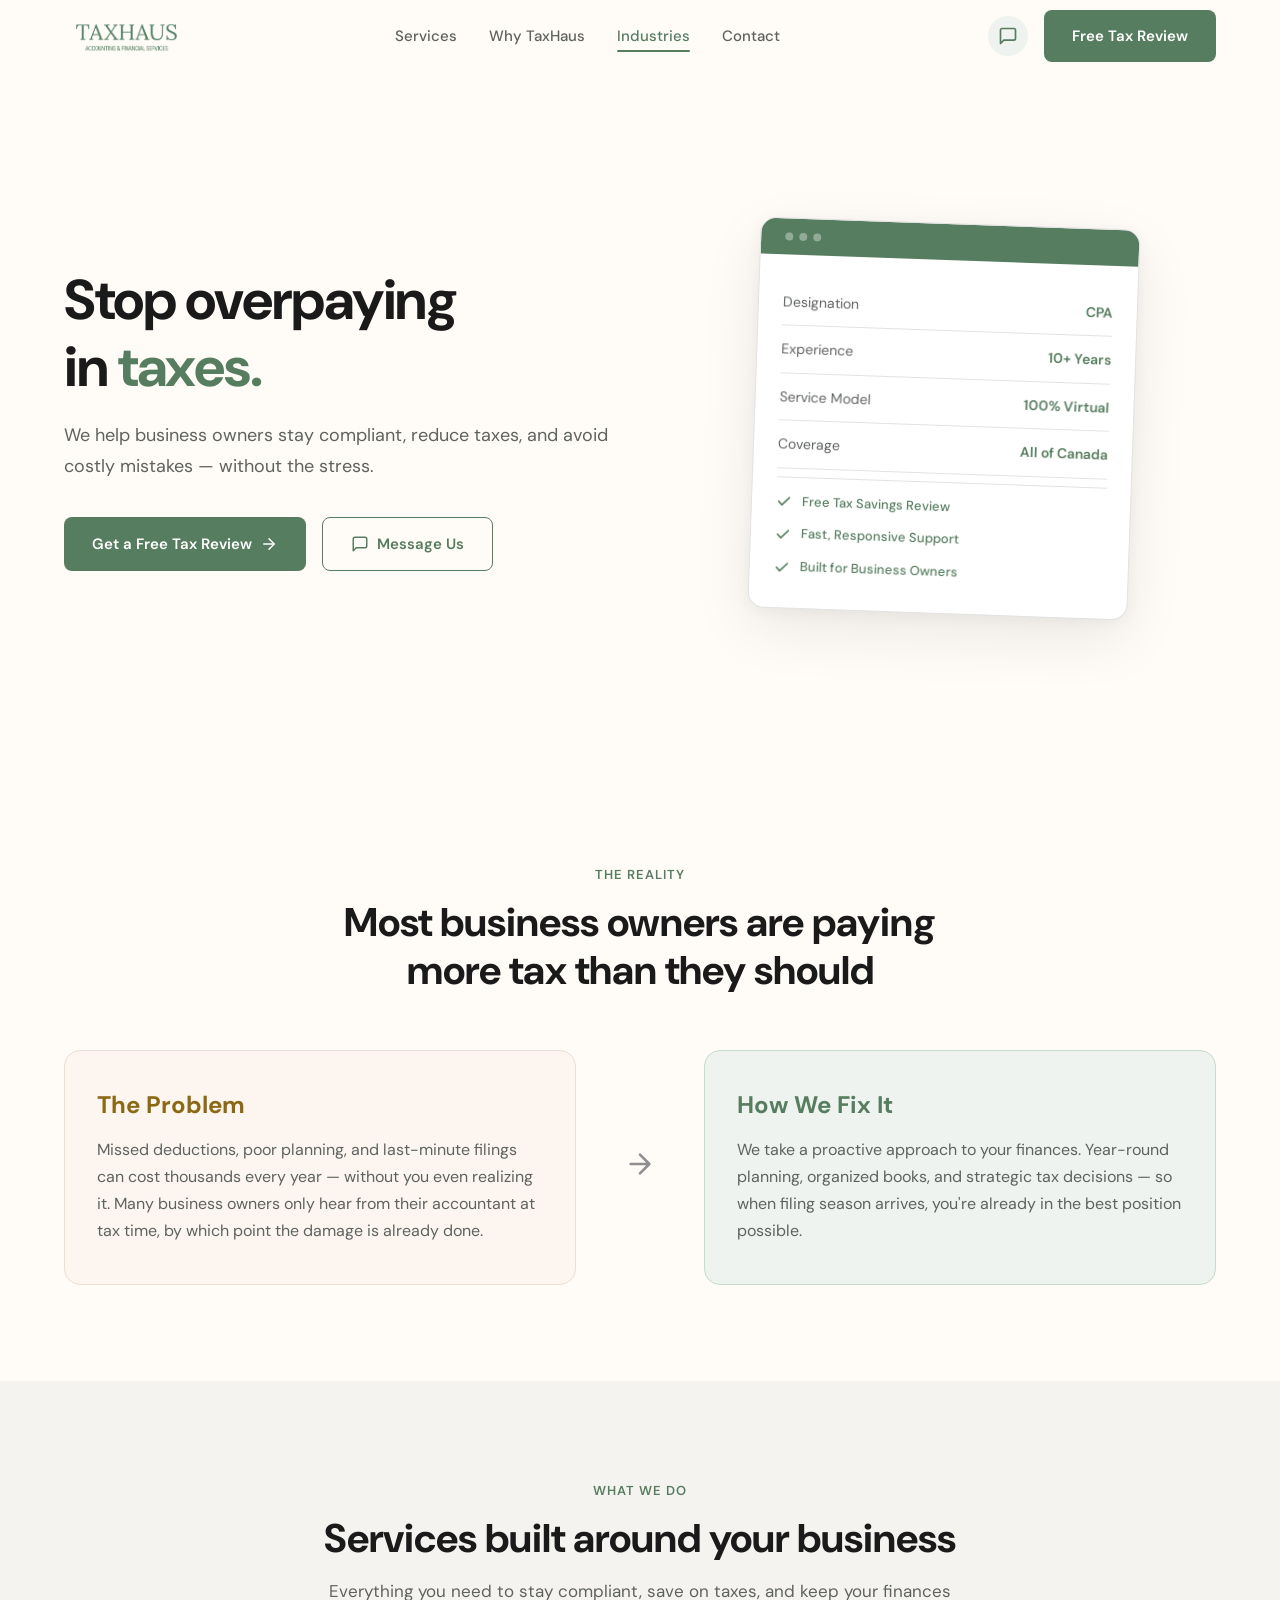
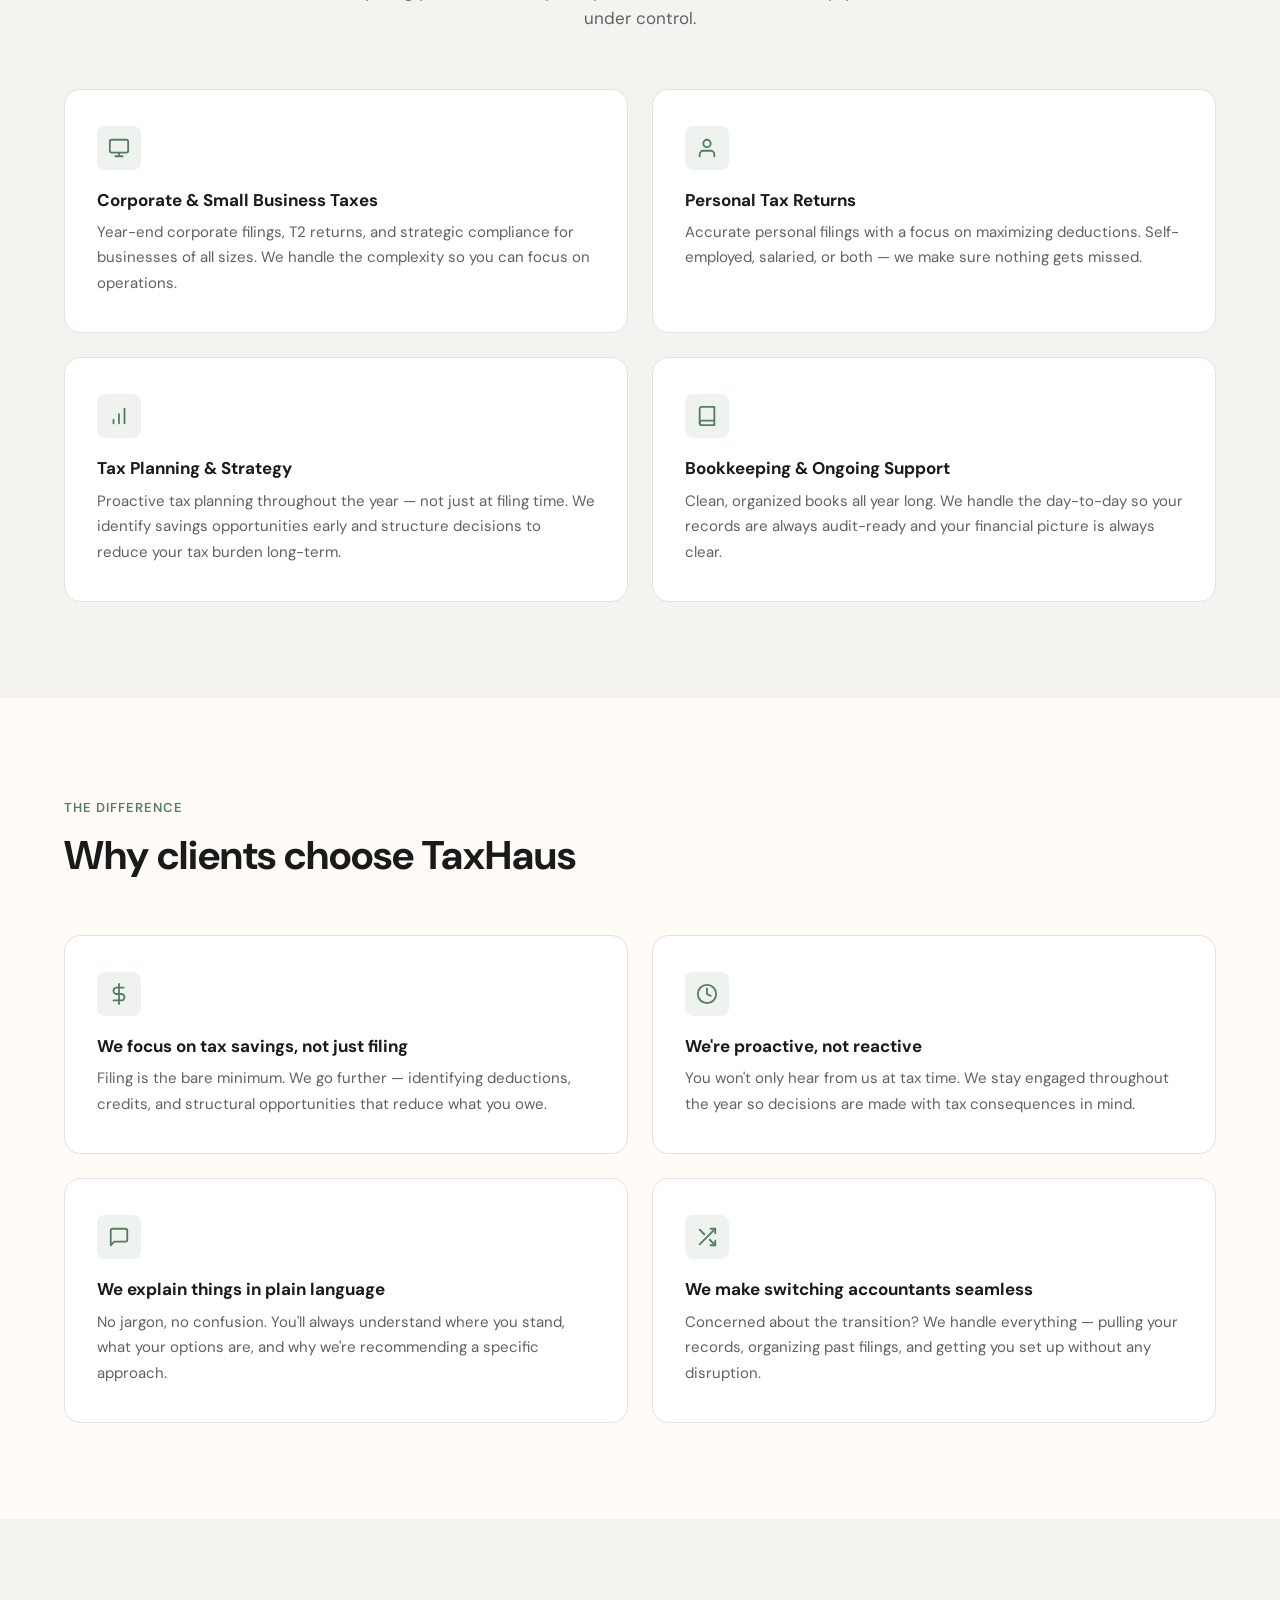
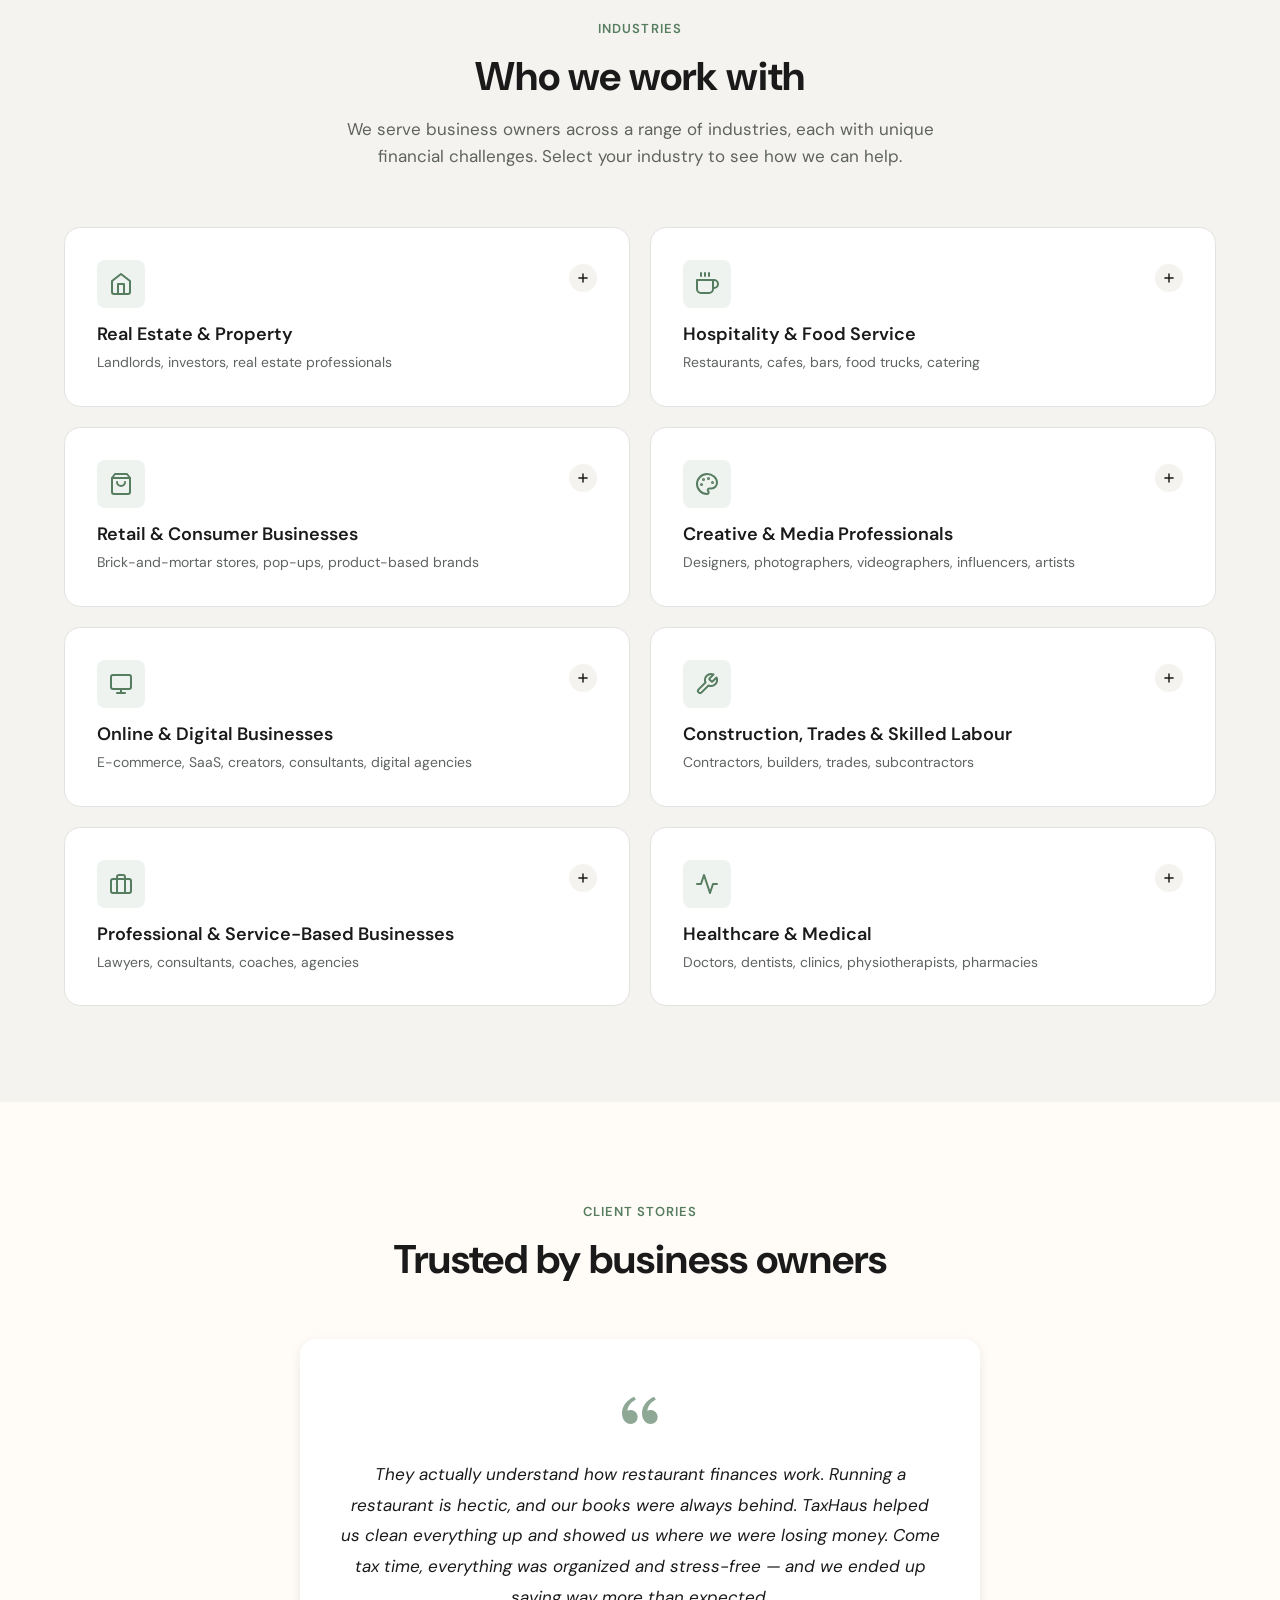
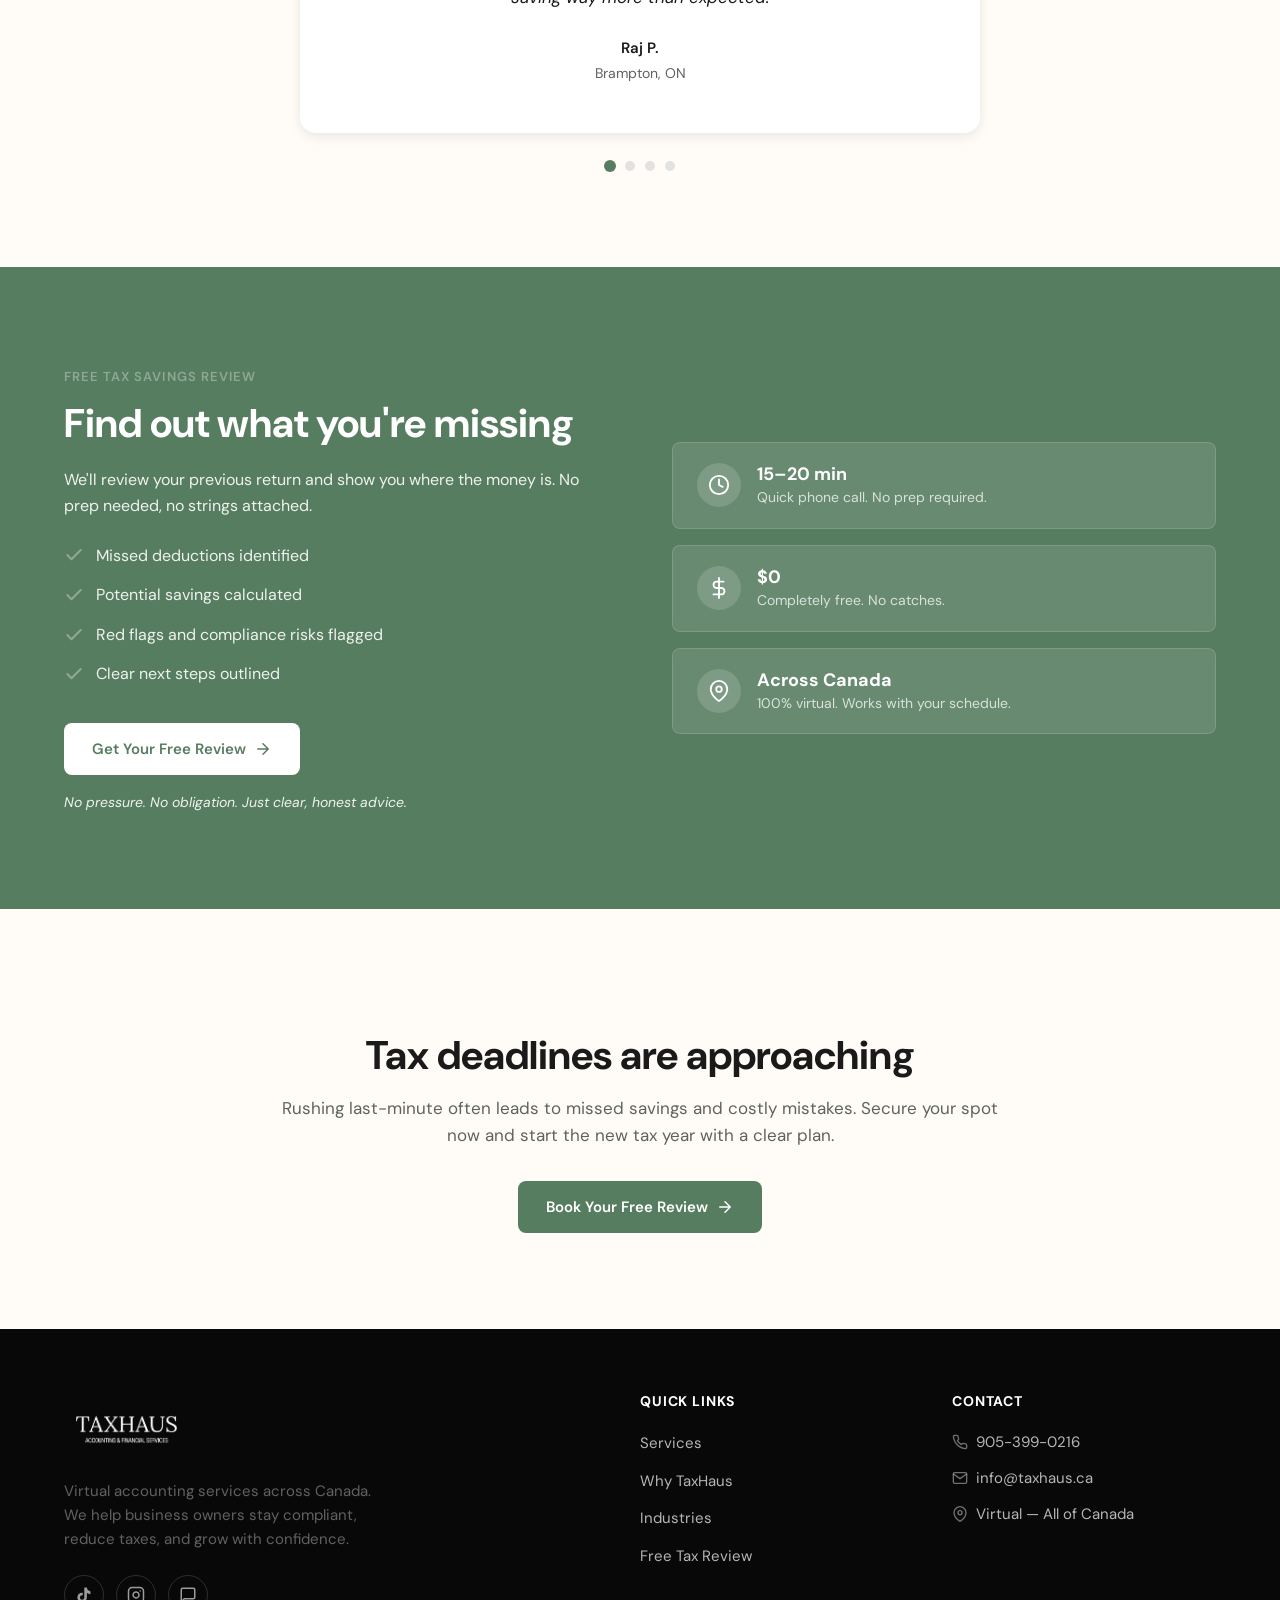
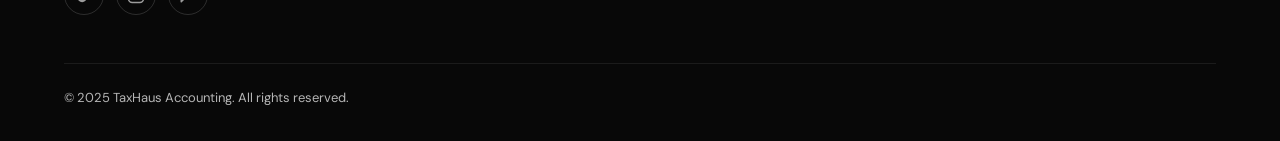
==== index.html @ afee47ef "Fix links for GitHub Pages subdirectory" ====
<!DOCTYPE html>
<html lang="en">
<head>
  <meta charset="UTF-8">
  <meta name="viewport" content="width=device-width, initial-scale=1.0">
  <title>TaxHaus Accounting — Stop Overpaying in Taxes | CPA Services Across Canada</title>
  <meta name="description" content="TaxHaus helps Canadian business owners stay compliant, reduce taxes, and avoid costly mistakes. CPA with 10+ years experience. Fully virtual across Canada. Get a free tax savings review.">
  <meta name="keywords" content="Canadian accountant, CPA, tax planning, small business accounting, corporate tax, bookkeeping, virtual accountant Canada, tax savings, TaxHaus">
  <meta name="author" content="TaxHaus Accounting">
  <link rel="canonical" href="https://www.taxhaus.ca/">

  <!-- Open Graph -->
  <meta property="og:type" content="website">
  <meta property="og:title" content="TaxHaus Accounting — Stop Overpaying in Taxes">
  <meta property="og:description" content="We help business owners stay compliant, reduce taxes, and avoid costly mistakes. CPA with 10+ years experience. Fully virtual across Canada.">
  <meta property="og:url" content="https://www.taxhaus.ca/">
  <meta property="og:site_name" content="TaxHaus Accounting">
  <meta property="og:locale" content="en_CA">

  <!-- Twitter -->
  <meta name="twitter:card" content="summary_large_image">
  <meta name="twitter:title" content="TaxHaus Accounting — Stop Overpaying in Taxes">
  <meta name="twitter:description" content="We help business owners stay compliant, reduce taxes, and avoid costly mistakes. CPA with 10+ years experience.">

  <!-- Fonts -->
  <link rel="preconnect" href="https://fonts.googleapis.com">
  <link rel="preconnect" href="https://fonts.gstatic.com" crossorigin>
  <link href="https://fonts.googleapis.com/css2?family=DM+Sans:ital,opsz,wght@0,9..40,400;0,9..40,500;0,9..40,600;0,9..40,700;1,9..40,400&display=swap" rel="stylesheet">

  <link rel="stylesheet" href="styles.css">

  <!-- Schema.org Structured Data -->
  <script type="application/ld+json">
  {
    "@context": "https://schema.org",
    "@type": "AccountingService",
    "name": "TaxHaus Accounting",
    "url": "https://www.taxhaus.ca",
    "telephone": "+19053990216",
    "email": "info@taxhaus.ca",
    "description": "TaxHaus helps Canadian business owners stay compliant, reduce taxes, and avoid costly mistakes. CPA with 10+ years experience. Fully virtual across Canada.",
    "areaServed": {
      "@type": "Country",
      "name": "Canada"
    },
    "serviceType": ["Corporate Tax", "Personal Tax", "Tax Planning", "Bookkeeping", "Small Business Accounting"],
    "sameAs": [
      "https://www.tiktok.com/@taxhausaccounting",
      "https://www.instagram.com/taxhaus_accounting/"
    ]
  }
  </script>
</head>
<body>

  <!-- ========== Navigation ========== -->
  <nav class="nav" id="nav" role="navigation" aria-label="Main navigation">
    <div class="container nav__inner">
      <a href="index.html" class="nav__logo" aria-label="TaxHaus home">
        <img src="assets/logo.png" alt="TaxHaus" width="120" height="34">
      </a>

      <ul class="nav__links" role="list">
        <li><a href="#services">Services</a></li>
        <li><a href="#why">Why TaxHaus</a></li>
        <li><a href="#industries">Industries</a></li>
        <li><a href="contact.html">Contact</a></li>
      </ul>

      <div class="nav__actions">
        <a href="https://wa.me/19053990216" class="nav__whatsapp" aria-label="Message us" target="_blank" rel="noopener noreferrer">
          <svg viewBox="0 0 24 24" fill="none" stroke="currentColor" stroke-width="2" stroke-linecap="round" stroke-linejoin="round"><path d="M21 15a2 2 0 01-2 2H7l-4 4V5a2 2 0 012-2h14a2 2 0 012 2z"/></svg>
        </a>
        <a href="contact.html" class="btn btn-primary">Free Tax Review</a>
      </div>

      <button class="nav__toggle" id="navToggle" aria-label="Toggle menu" aria-expanded="false">
        <span></span>
        <span></span>
        <span></span>
      </button>
    </div>
  </nav>

  <!-- Mobile Menu -->
  <div class="nav__menu-mobile" id="mobileMenu" role="menu">
    <a href="#services" role="menuitem">Services</a>
    <a href="#why" role="menuitem">Why TaxHaus</a>
    <a href="#industries" role="menuitem">Industries</a>
    <a href="contact.html" role="menuitem">Contact</a>
    <a href="contact.html" class="btn btn-primary" role="menuitem">Free Tax Review</a>
    <a href="https://wa.me/19053990216" class="btn btn-secondary" target="_blank" rel="noopener noreferrer" role="menuitem">
      <svg viewBox="0 0 24 24" width="16" height="16" fill="none" stroke="currentColor" stroke-width="2" stroke-linecap="round" stroke-linejoin="round"><path d="M21 15a2 2 0 01-2 2H7l-4 4V5a2 2 0 012-2h14a2 2 0 012 2z"/></svg>
      Message Us
    </a>
  </div>

  <!-- ========== Hero ========== -->
  <section class="hero section" id="hero">
    <div class="container">
      <div class="hero__inner">
        <div class="hero__content">
          <h1 class="reveal">Stop overpaying<br>in <span>taxes.</span></h1>
          <p class="hero__subtitle reveal reveal-delay-1">We help business owners stay compliant, reduce taxes, and avoid costly mistakes &mdash; without the stress.</p>
          <div class="hero__buttons reveal reveal-delay-2">
            <a href="contact.html" class="btn btn-primary">
              Get a Free Tax Review
              <svg viewBox="0 0 24 24" fill="none" stroke="currentColor" stroke-width="2" stroke-linecap="round" stroke-linejoin="round"><path d="M5 12h14M12 5l7 7-7 7"/></svg>
            </a>
            <a href="https://wa.me/19053990216" class="btn btn-secondary" target="_blank" rel="noopener noreferrer">
              <svg viewBox="0 0 24 24" fill="none" stroke="currentColor" stroke-width="2" stroke-linecap="round" stroke-linejoin="round"><path d="M21 15a2 2 0 01-2 2H7l-4 4V5a2 2 0 012-2h14a2 2 0 012 2z"/></svg>
              Message Us
            </a>
          </div>
        </div>

        <div class="hero__visual reveal reveal-delay-2">
          <div class="hero__report">
            <div class="hero__report-header">
              <span class="hero__report-dot"></span>
              <span class="hero__report-dot"></span>
              <span class="hero__report-dot"></span>
              <span class="hero__report-title"></span>
            </div>
            <div class="hero__report-body">
              <div class="hero__report-row hero__report-row--animate">
                <span>Designation</span>
                <strong class="hero__report-highlight">CPA</strong>
              </div>
              <div class="hero__report-row hero__report-row--animate" style="animation-delay:.12s">
                <span>Experience</span>
                <strong class="hero__report-highlight">10+ Years</strong>
              </div>
              <div class="hero__report-row hero__report-row--animate" style="animation-delay:.24s">
                <span>Service Model</span>
                <strong class="hero__report-highlight">100% Virtual</strong>
              </div>
              <div class="hero__report-row hero__report-row--animate" style="animation-delay:.36s">
                <span>Coverage</span>
                <strong class="hero__report-highlight">All of Canada</strong>
              </div>
              <div class="hero__report-divider"></div>
              <div class="hero__report-check hero__report-row--animate" style="animation-delay:.48s">
                <svg viewBox="0 0 24 24" fill="none" stroke="currentColor" stroke-width="2.5" stroke-linecap="round" stroke-linejoin="round"><polyline points="20 6 9 17 4 12"/></svg>
                Free Tax Savings Review
              </div>
              <div class="hero__report-check hero__report-row--animate" style="animation-delay:.6s">
                <svg viewBox="0 0 24 24" fill="none" stroke="currentColor" stroke-width="2.5" stroke-linecap="round" stroke-linejoin="round"><polyline points="20 6 9 17 4 12"/></svg>
                Fast, Responsive Support
              </div>
              <div class="hero__report-check hero__report-row--animate" style="animation-delay:.72s">
                <svg viewBox="0 0 24 24" fill="none" stroke="currentColor" stroke-width="2.5" stroke-linecap="round" stroke-linejoin="round"><polyline points="20 6 9 17 4 12"/></svg>
                Built for Business Owners
              </div>
            </div>
          </div>
        </div>
      </div>
    </div>
  </section>

  <!-- ========== Problem / Solution ========== -->
  <section class="section problem" id="services">
    <div class="container">
      <div class="section-header section-header--center reveal">
        <span class="section-label">The Reality</span>
        <h2>Most business owners are paying more tax than they should</h2>
      </div>

      <div class="problem__grid">
        <div class="problem__card problem__card--issue reveal">
          <h3>The Problem</h3>
          <p>Missed deductions, poor planning, and last-minute filings can cost thousands every year &mdash; without you even realizing it. Many business owners only hear from their accountant at tax time, by which point the damage is already done.</p>
        </div>

        <div class="problem__arrow reveal reveal-delay-1">
          <svg viewBox="0 0 24 24" fill="none" stroke="currentColor" stroke-width="2" stroke-linecap="round" stroke-linejoin="round"><path d="M5 12h14M12 5l7 7-7 7"/></svg>
        </div>

        <div class="problem__card problem__card--solution reveal reveal-delay-2">
          <h3>How We Fix It</h3>
          <p>We take a proactive approach to your finances. Year-round planning, organized books, and strategic tax decisions &mdash; so when filing season arrives, you're already in the best position possible.</p>
        </div>
      </div>
    </div>
  </section>

  <!-- ========== Core Services ========== -->
  <section class="section section--gray" aria-label="Core services">
    <div class="container">
      <div class="section-header section-header--center reveal">
        <span class="section-label">What We Do</span>
        <h2>Services built around your business</h2>
        <p>Everything you need to stay compliant, save on taxes, and keep your finances under control.</p>
      </div>

      <div class="why__grid">
        <div class="why-card reveal">
          <div class="why-card__icon">
            <svg viewBox="0 0 24 24" fill="none" stroke="currentColor" stroke-width="2" stroke-linecap="round" stroke-linejoin="round"><rect x="2" y="3" width="20" height="14" rx="2"/><path d="M8 21h8M12 17v4"/></svg>
          </div>
          <h3>Corporate &amp; Small Business Taxes</h3>
          <p>Year-end corporate filings, T2 returns, and strategic compliance for businesses of all sizes. We handle the complexity so you can focus on operations.</p>
        </div>
        <div class="why-card reveal reveal-delay-1">
          <div class="why-card__icon">
            <svg viewBox="0 0 24 24" fill="none" stroke="currentColor" stroke-width="2" stroke-linecap="round" stroke-linejoin="round"><path d="M20 21v-2a4 4 0 00-4-4H8a4 4 0 00-4 4v2"/><circle cx="12" cy="7" r="4"/></svg>
          </div>
          <h3>Personal Tax Returns</h3>
          <p>Accurate personal filings with a focus on maximizing deductions. Self-employed, salaried, or both &mdash; we make sure nothing gets missed.</p>
        </div>
        <div class="why-card reveal reveal-delay-2">
          <div class="why-card__icon">
            <svg viewBox="0 0 24 24" fill="none" stroke="currentColor" stroke-width="2" stroke-linecap="round" stroke-linejoin="round"><path d="M12 20V10M18 20V4M6 20v-4"/></svg>
          </div>
          <h3>Tax Planning &amp; Strategy</h3>
          <p>Proactive tax planning throughout the year &mdash; not just at filing time. We identify savings opportunities early and structure decisions to reduce your tax burden long-term.</p>
        </div>
        <div class="why-card reveal reveal-delay-3">
          <div class="why-card__icon">
            <svg viewBox="0 0 24 24" fill="none" stroke="currentColor" stroke-width="2" stroke-linecap="round" stroke-linejoin="round"><path d="M4 19.5A2.5 2.5 0 016.5 17H20"/><path d="M6.5 2H20v20H6.5A2.5 2.5 0 014 19.5v-15A2.5 2.5 0 016.5 2z"/></svg>
          </div>
          <h3>Bookkeeping &amp; Ongoing Support</h3>
          <p>Clean, organized books all year long. We handle the day-to-day so your records are always audit-ready and your financial picture is always clear.</p>
        </div>
      </div>
    </div>
  </section>

  <!-- ========== Why TaxHaus ========== -->
  <section class="section" id="why">
    <div class="container">
      <div class="section-header reveal">
        <span class="section-label">The Difference</span>
        <h2>Why clients choose TaxHaus</h2>
      </div>

      <div class="why__grid">
        <div class="why-card reveal">
          <div class="why-card__icon">
            <svg viewBox="0 0 24 24" fill="none" stroke="currentColor" stroke-width="2" stroke-linecap="round" stroke-linejoin="round"><line x1="12" y1="1" x2="12" y2="23"/><path d="M17 5H9.5a3.5 3.5 0 000 7h5a3.5 3.5 0 010 7H6"/></svg>
          </div>
          <h3>We focus on tax savings, not just filing</h3>
          <p>Filing is the bare minimum. We go further &mdash; identifying deductions, credits, and structural opportunities that reduce what you owe.</p>
        </div>
        <div class="why-card reveal reveal-delay-1">
          <div class="why-card__icon">
            <svg viewBox="0 0 24 24" fill="none" stroke="currentColor" stroke-width="2" stroke-linecap="round" stroke-linejoin="round"><circle cx="12" cy="12" r="10"/><polyline points="12 6 12 12 16 14"/></svg>
          </div>
          <h3>We're proactive, not reactive</h3>
          <p>You won't only hear from us at tax time. We stay engaged throughout the year so decisions are made with tax consequences in mind.</p>
        </div>
        <div class="why-card reveal reveal-delay-2">
          <div class="why-card__icon">
            <svg viewBox="0 0 24 24" fill="none" stroke="currentColor" stroke-width="2" stroke-linecap="round" stroke-linejoin="round"><path d="M21 15a2 2 0 01-2 2H7l-4 4V5a2 2 0 012-2h14a2 2 0 012 2z"/></svg>
          </div>
          <h3>We explain things in plain language</h3>
          <p>No jargon, no confusion. You'll always understand where you stand, what your options are, and why we're recommending a specific approach.</p>
        </div>
        <div class="why-card reveal reveal-delay-3">
          <div class="why-card__icon">
            <svg viewBox="0 0 24 24" fill="none" stroke="currentColor" stroke-width="2" stroke-linecap="round" stroke-linejoin="round"><polyline points="16 3 21 3 21 8"/><line x1="4" y1="20" x2="21" y2="3"/><polyline points="21 16 21 21 16 21"/><line x1="15" y1="15" x2="21" y2="21"/><line x1="4" y1="4" x2="9" y2="9"/></svg>
          </div>
          <h3>We make switching accountants seamless</h3>
          <p>Concerned about the transition? We handle everything &mdash; pulling your records, organizing past filings, and getting you set up without any disruption.</p>
        </div>
      </div>
    </div>
  </section>

  <!-- ========== Industries ========== -->
  <section class="section section--gray" id="industries">
    <div class="container">
      <div class="section-header section-header--center reveal">
        <span class="section-label">Industries</span>
        <h2>Who we work with</h2>
        <p>We serve business owners across a range of industries, each with unique financial challenges. Select your industry to see how we can help.</p>
      </div>

      <div class="industries__grid">

        <!-- Real Estate -->
        <div class="industry-card reveal" data-industry>
          <div class="industry-card__header">
            <div class="industry-card__icon">
              <svg viewBox="0 0 24 24" fill="none" stroke="currentColor" stroke-width="2" stroke-linecap="round" stroke-linejoin="round"><path d="M3 9l9-7 9 7v11a2 2 0 01-2 2H5a2 2 0 01-2-2z"/><polyline points="9 22 9 12 15 12 15 22"/></svg>
            </div>
            <div class="industry-card__toggle"><svg viewBox="0 0 24 24" fill="none" stroke="currentColor" stroke-width="2.5" stroke-linecap="round" stroke-linejoin="round"><line x1="12" y1="5" x2="12" y2="19"/><line x1="5" y1="12" x2="19" y2="12"/></svg></div>
          </div>
          <h4 class="industry-card__title">Real Estate &amp; Property</h4>
          <p class="industry-card__subtitle">Landlords, investors, real estate professionals</p>
          <div class="industry-card__body">
            <p class="industry-card__description">Real estate businesses face complex tax rules and heightened CRA scrutiny &mdash; from GST/HST considerations to capital gains and ownership structures. Whether you own one property or a growing portfolio, proper reporting and long-term tax planning are critical to protecting your returns.</p>
            <ul class="industry-card__services" role="list">
              <li><svg viewBox="0 0 24 24" fill="none" stroke="currentColor" stroke-width="2.5" stroke-linecap="round" stroke-linejoin="round"><polyline points="20 6 9 17 4 12"/></svg>Rental income bookkeeping and reporting</li>
              <li><svg viewBox="0 0 24 24" fill="none" stroke="currentColor" stroke-width="2.5" stroke-linecap="round" stroke-linejoin="round"><polyline points="20 6 9 17 4 12"/></svg>Corporate tax planning for property ownership</li>
              <li><svg viewBox="0 0 24 24" fill="none" stroke="currentColor" stroke-width="2.5" stroke-linecap="round" stroke-linejoin="round"><polyline points="20 6 9 17 4 12"/></svg>GST/HST on new builds, flips, and commercial properties</li>
              <li><svg viewBox="0 0 24 24" fill="none" stroke="currentColor" stroke-width="2.5" stroke-linecap="round" stroke-linejoin="round"><polyline points="20 6 9 17 4 12"/></svg>Principal residence and capital gains planning</li>
              <li><svg viewBox="0 0 24 24" fill="none" stroke="currentColor" stroke-width="2.5" stroke-linecap="round" stroke-linejoin="round"><polyline points="20 6 9 17 4 12"/></svg>Property-specific expense tracking and CCA planning</li>
              <li><svg viewBox="0 0 24 24" fill="none" stroke="currentColor" stroke-width="2.5" stroke-linecap="round" stroke-linejoin="round"><polyline points="20 6 9 17 4 12"/></svg>Multi-property reporting and compliance</li>
              <li><svg viewBox="0 0 24 24" fill="none" stroke="currentColor" stroke-width="2.5" stroke-linecap="round" stroke-linejoin="round"><polyline points="20 6 9 17 4 12"/></svg>Long-term tax strategy for portfolio growth</li>
              <li><svg viewBox="0 0 24 24" fill="none" stroke="currentColor" stroke-width="2.5" stroke-linecap="round" stroke-linejoin="round"><polyline points="20 6 9 17 4 12"/></svg>Year-end tax filings (T2, T1)</li>
            </ul>
          </div>
        </div>

        <!-- Hospitality -->
        <div class="industry-card reveal reveal-delay-1" data-industry>
          <div class="industry-card__header">
            <div class="industry-card__icon">
              <svg viewBox="0 0 24 24" fill="none" stroke="currentColor" stroke-width="2" stroke-linecap="round" stroke-linejoin="round"><path d="M18 8h1a4 4 0 010 8h-1"/><path d="M2 8h16v9a4 4 0 01-4 4H6a4 4 0 01-4-4V8z"/><line x1="6" y1="1" x2="6" y2="4"/><line x1="10" y1="1" x2="10" y2="4"/><line x1="14" y1="1" x2="14" y2="4"/></svg>
            </div>
            <div class="industry-card__toggle"><svg viewBox="0 0 24 24" fill="none" stroke="currentColor" stroke-width="2.5" stroke-linecap="round" stroke-linejoin="round"><line x1="12" y1="5" x2="12" y2="19"/><line x1="5" y1="12" x2="19" y2="12"/></svg></div>
          </div>
          <h4 class="industry-card__title">Hospitality &amp; Food Service</h4>
          <p class="industry-card__subtitle">Restaurants, cafes, bars, food trucks, catering</p>
          <div class="industry-card__body">
            <p class="industry-card__description">Hospitality businesses operate on thin margins, high transaction volumes, and often seasonal cash flow. Accurate bookkeeping, sales reconciliation, and tax compliance are essential to understanding profitability and avoiding costly CRA issues.</p>
            <ul class="industry-card__services" role="list">
              <li><svg viewBox="0 0 24 24" fill="none" stroke="currentColor" stroke-width="2.5" stroke-linecap="round" stroke-linejoin="round"><polyline points="20 6 9 17 4 12"/></svg>Full-cycle bookkeeping and sales reconciliation</li>
              <li><svg viewBox="0 0 24 24" fill="none" stroke="currentColor" stroke-width="2.5" stroke-linecap="round" stroke-linejoin="round"><polyline points="20 6 9 17 4 12"/></svg>GST/HST filings and CRA compliance</li>
              <li><svg viewBox="0 0 24 24" fill="none" stroke="currentColor" stroke-width="2.5" stroke-linecap="round" stroke-linejoin="round"><polyline points="20 6 9 17 4 12"/></svg>Cost of goods sold (COGS) tracking</li>
              <li><svg viewBox="0 0 24 24" fill="none" stroke="currentColor" stroke-width="2.5" stroke-linecap="round" stroke-linejoin="round"><polyline points="20 6 9 17 4 12"/></svg>Cash-flow and margin analysis</li>
              <li><svg viewBox="0 0 24 24" fill="none" stroke="currentColor" stroke-width="2.5" stroke-linecap="round" stroke-linejoin="round"><polyline points="20 6 9 17 4 12"/></svg>Seasonal planning and budgeting</li>
              <li><svg viewBox="0 0 24 24" fill="none" stroke="currentColor" stroke-width="2.5" stroke-linecap="round" stroke-linejoin="round"><polyline points="20 6 9 17 4 12"/></svg>Year-end tax filings (T2, T1)</li>
            </ul>
          </div>
        </div>

        <!-- Retail -->
        <div class="industry-card reveal reveal-delay-2" data-industry>
          <div class="industry-card__header">
            <div class="industry-card__icon">
              <svg viewBox="0 0 24 24" fill="none" stroke="currentColor" stroke-width="2" stroke-linecap="round" stroke-linejoin="round"><path d="M6 2L3 6v14a2 2 0 002 2h14a2 2 0 002-2V6l-3-4z"/><line x1="3" y1="6" x2="21" y2="6"/><path d="M16 10a4 4 0 01-8 0"/></svg>
            </div>
            <div class="industry-card__toggle"><svg viewBox="0 0 24 24" fill="none" stroke="currentColor" stroke-width="2.5" stroke-linecap="round" stroke-linejoin="round"><line x1="12" y1="5" x2="12" y2="19"/><line x1="5" y1="12" x2="19" y2="12"/></svg></div>
          </div>
          <h4 class="industry-card__title">Retail &amp; Consumer Businesses</h4>
          <p class="industry-card__subtitle">Brick-and-mortar stores, pop-ups, product-based brands</p>
          <div class="industry-card__body">
            <p class="industry-card__description">Retail businesses require strong financial systems to manage inventory, sales tax, and cash flow. Between POS systems, inventory costs, and fluctuating demand, accurate reporting is critical for smart decision-making and long-term profitability.</p>
            <ul class="industry-card__services" role="list">
              <li><svg viewBox="0 0 24 24" fill="none" stroke="currentColor" stroke-width="2.5" stroke-linecap="round" stroke-linejoin="round"><polyline points="20 6 9 17 4 12"/></svg>Inventory-based bookkeeping</li>
              <li><svg viewBox="0 0 24 24" fill="none" stroke="currentColor" stroke-width="2.5" stroke-linecap="round" stroke-linejoin="round"><polyline points="20 6 9 17 4 12"/></svg>POS and sales tax reconciliation</li>
              <li><svg viewBox="0 0 24 24" fill="none" stroke="currentColor" stroke-width="2.5" stroke-linecap="round" stroke-linejoin="round"><polyline points="20 6 9 17 4 12"/></svg>GST/HST registration and filings</li>
              <li><svg viewBox="0 0 24 24" fill="none" stroke="currentColor" stroke-width="2.5" stroke-linecap="round" stroke-linejoin="round"><polyline points="20 6 9 17 4 12"/></svg>Profitability and pricing analysis</li>
              <li><svg viewBox="0 0 24 24" fill="none" stroke="currentColor" stroke-width="2.5" stroke-linecap="round" stroke-linejoin="round"><polyline points="20 6 9 17 4 12"/></svg>Cash-flow planning and forecasting</li>
              <li><svg viewBox="0 0 24 24" fill="none" stroke="currentColor" stroke-width="2.5" stroke-linecap="round" stroke-linejoin="round"><polyline points="20 6 9 17 4 12"/></svg>Year-end tax filings (T2, T1)</li>
            </ul>
          </div>
        </div>

        <!-- Creative -->
        <div class="industry-card reveal" data-industry>
          <div class="industry-card__header">
            <div class="industry-card__icon">
              <svg viewBox="0 0 24 24" fill="none" stroke="currentColor" stroke-width="2" stroke-linecap="round" stroke-linejoin="round"><circle cx="13.5" cy="6.5" r="0.5" fill="currentColor"/><circle cx="17.5" cy="10.5" r="0.5" fill="currentColor"/><circle cx="8.5" cy="7.5" r="0.5" fill="currentColor"/><circle cx="6.5" cy="12.5" r="0.5" fill="currentColor"/><path d="M12 2C6.5 2 2 6.5 2 12s4.5 10 10 10c.926 0 1.648-.746 1.648-1.688 0-.437-.18-.835-.437-1.125-.29-.289-.438-.652-.438-1.125a1.64 1.64 0 011.668-1.668h1.996c3.051 0 5.555-2.503 5.555-5.555C21.965 6.012 17.461 2 12 2z"/></svg>
            </div>
            <div class="industry-card__toggle"><svg viewBox="0 0 24 24" fill="none" stroke="currentColor" stroke-width="2.5" stroke-linecap="round" stroke-linejoin="round"><line x1="12" y1="5" x2="12" y2="19"/><line x1="5" y1="12" x2="19" y2="12"/></svg></div>
          </div>
          <h4 class="industry-card__title">Creative &amp; Media Professionals</h4>
          <p class="industry-card__subtitle">Designers, photographers, videographers, influencers, artists</p>
          <div class="industry-card__body">
            <p class="industry-card__description">Creative professionals often deal with irregular income, project-based work, and blurred lines between personal and business expenses. Without proper planning, deductions are missed and tax surprises become common.</p>
            <ul class="industry-card__services" role="list">
              <li><svg viewBox="0 0 24 24" fill="none" stroke="currentColor" stroke-width="2.5" stroke-linecap="round" stroke-linejoin="round"><polyline points="20 6 9 17 4 12"/></svg>Tax planning for self-employed and incorporated creatives</li>
              <li><svg viewBox="0 0 24 24" fill="none" stroke="currentColor" stroke-width="2.5" stroke-linecap="round" stroke-linejoin="round"><polyline points="20 6 9 17 4 12"/></svg>Bookkeeping for project-based and irregular income</li>
              <li><svg viewBox="0 0 24 24" fill="none" stroke="currentColor" stroke-width="2.5" stroke-linecap="round" stroke-linejoin="round"><polyline points="20 6 9 17 4 12"/></svg>GST/HST compliance for creative services</li>
              <li><svg viewBox="0 0 24 24" fill="none" stroke="currentColor" stroke-width="2.5" stroke-linecap="round" stroke-linejoin="round"><polyline points="20 6 9 17 4 12"/></svg>Expense tracking for equipment and home office</li>
              <li><svg viewBox="0 0 24 24" fill="none" stroke="currentColor" stroke-width="2.5" stroke-linecap="round" stroke-linejoin="round"><polyline points="20 6 9 17 4 12"/></svg>Advisory for scaling creative businesses</li>
              <li><svg viewBox="0 0 24 24" fill="none" stroke="currentColor" stroke-width="2.5" stroke-linecap="round" stroke-linejoin="round"><polyline points="20 6 9 17 4 12"/></svg>Year-end tax filings (T2, T1)</li>
            </ul>
          </div>
        </div>

        <!-- Online / Digital -->
        <div class="industry-card reveal reveal-delay-1" data-industry>
          <div class="industry-card__header">
            <div class="industry-card__icon">
              <svg viewBox="0 0 24 24" fill="none" stroke="currentColor" stroke-width="2" stroke-linecap="round" stroke-linejoin="round"><rect x="2" y="3" width="20" height="14" rx="2"/><line x1="8" y1="21" x2="16" y2="21"/><line x1="12" y1="17" x2="12" y2="21"/></svg>
            </div>
            <div class="industry-card__toggle"><svg viewBox="0 0 24 24" fill="none" stroke="currentColor" stroke-width="2.5" stroke-linecap="round" stroke-linejoin="round"><line x1="12" y1="5" x2="12" y2="19"/><line x1="5" y1="12" x2="19" y2="12"/></svg></div>
          </div>
          <h4 class="industry-card__title">Online &amp; Digital Businesses</h4>
          <p class="industry-card__subtitle">E-commerce, SaaS, creators, consultants, digital agencies</p>
          <div class="industry-card__body">
            <p class="industry-card__description">Online businesses move fast &mdash; but the finances behind them are rarely simple. Revenue flows through multiple platforms, payment processors, and sometimes multiple countries, while expenses are driven by software, advertising, and digital tools.</p>
            <ul class="industry-card__services" role="list">
              <li><svg viewBox="0 0 24 24" fill="none" stroke="currentColor" stroke-width="2.5" stroke-linecap="round" stroke-linejoin="round"><polyline points="20 6 9 17 4 12"/></svg>Corporate &amp; personal tax planning for online income</li>
              <li><svg viewBox="0 0 24 24" fill="none" stroke="currentColor" stroke-width="2.5" stroke-linecap="round" stroke-linejoin="round"><polyline points="20 6 9 17 4 12"/></svg>E-commerce bookkeeping (Shopify, Stripe, PayPal, Amazon)</li>
              <li><svg viewBox="0 0 24 24" fill="none" stroke="currentColor" stroke-width="2.5" stroke-linecap="round" stroke-linejoin="round"><polyline points="20 6 9 17 4 12"/></svg>GST/HST registration and filings for digital sales</li>
              <li><svg viewBox="0 0 24 24" fill="none" stroke="currentColor" stroke-width="2.5" stroke-linecap="round" stroke-linejoin="round"><polyline points="20 6 9 17 4 12"/></svg>Cross-border tax considerations (US platforms, foreign customers)</li>
              <li><svg viewBox="0 0 24 24" fill="none" stroke="currentColor" stroke-width="2.5" stroke-linecap="round" stroke-linejoin="round"><polyline points="20 6 9 17 4 12"/></svg>Contractor vs employee structuring</li>
              <li><svg viewBox="0 0 24 24" fill="none" stroke="currentColor" stroke-width="2.5" stroke-linecap="round" stroke-linejoin="round"><polyline points="20 6 9 17 4 12"/></svg>Expense optimization for software, ads, and subscriptions</li>
              <li><svg viewBox="0 0 24 24" fill="none" stroke="currentColor" stroke-width="2.5" stroke-linecap="round" stroke-linejoin="round"><polyline points="20 6 9 17 4 12"/></svg>Year-end tax filings (T2, T1)</li>
            </ul>
          </div>
        </div>

        <!-- Construction -->
        <div class="industry-card reveal reveal-delay-2" data-industry>
          <div class="industry-card__header">
            <div class="industry-card__icon">
              <svg viewBox="0 0 24 24" fill="none" stroke="currentColor" stroke-width="2" stroke-linecap="round" stroke-linejoin="round"><path d="M14.7 6.3a1 1 0 000 1.4l1.6 1.6a1 1 0 001.4 0l3.77-3.77a6 6 0 01-7.94 7.94l-6.91 6.91a2.12 2.12 0 01-3-3l6.91-6.91a6 6 0 017.94-7.94l-3.76 3.76z"/></svg>
            </div>
            <div class="industry-card__toggle"><svg viewBox="0 0 24 24" fill="none" stroke="currentColor" stroke-width="2.5" stroke-linecap="round" stroke-linejoin="round"><line x1="12" y1="5" x2="12" y2="19"/><line x1="5" y1="12" x2="19" y2="12"/></svg></div>
          </div>
          <h4 class="industry-card__title">Construction, Trades &amp; Skilled Labour</h4>
          <p class="industry-card__subtitle">Contractors, builders, trades, subcontractors</p>
          <div class="industry-card__body">
            <p class="industry-card__description">Construction and trades businesses face complex reporting requirements &mdash; from job costing and subcontractors to payroll, WSIB, and GST/HST compliance. Cash flow is often seasonal, and CRA audits are common in this industry.</p>
            <ul class="industry-card__services" role="list">
              <li><svg viewBox="0 0 24 24" fill="none" stroke="currentColor" stroke-width="2.5" stroke-linecap="round" stroke-linejoin="round"><polyline points="20 6 9 17 4 12"/></svg>Job-costing and project-based bookkeeping</li>
              <li><svg viewBox="0 0 24 24" fill="none" stroke="currentColor" stroke-width="2.5" stroke-linecap="round" stroke-linejoin="round"><polyline points="20 6 9 17 4 12"/></svg>Payroll and subcontractor reporting (T4, T5018)</li>
              <li><svg viewBox="0 0 24 24" fill="none" stroke="currentColor" stroke-width="2.5" stroke-linecap="round" stroke-linejoin="round"><polyline points="20 6 9 17 4 12"/></svg>WSIB and CRA remittance support</li>
              <li><svg viewBox="0 0 24 24" fill="none" stroke="currentColor" stroke-width="2.5" stroke-linecap="round" stroke-linejoin="round"><polyline points="20 6 9 17 4 12"/></svg>GST/HST compliance for construction services</li>
              <li><svg viewBox="0 0 24 24" fill="none" stroke="currentColor" stroke-width="2.5" stroke-linecap="round" stroke-linejoin="round"><polyline points="20 6 9 17 4 12"/></svg>Vehicle and equipment deduction planning</li>
              <li><svg viewBox="0 0 24 24" fill="none" stroke="currentColor" stroke-width="2.5" stroke-linecap="round" stroke-linejoin="round"><polyline points="20 6 9 17 4 12"/></svg>Cash-flow and tax planning for seasonal income</li>
              <li><svg viewBox="0 0 24 24" fill="none" stroke="currentColor" stroke-width="2.5" stroke-linecap="round" stroke-linejoin="round"><polyline points="20 6 9 17 4 12"/></svg>Year-end tax filings (T2, T1)</li>
            </ul>
          </div>
        </div>

        <!-- Professional Services -->
        <div class="industry-card reveal" data-industry>
          <div class="industry-card__header">
            <div class="industry-card__icon">
              <svg viewBox="0 0 24 24" fill="none" stroke="currentColor" stroke-width="2" stroke-linecap="round" stroke-linejoin="round"><rect x="2" y="7" width="20" height="14" rx="2"/><path d="M16 21V5a2 2 0 00-2-2h-4a2 2 0 00-2 2v16"/></svg>
            </div>
            <div class="industry-card__toggle"><svg viewBox="0 0 24 24" fill="none" stroke="currentColor" stroke-width="2.5" stroke-linecap="round" stroke-linejoin="round"><line x1="12" y1="5" x2="12" y2="19"/><line x1="5" y1="12" x2="19" y2="12"/></svg></div>
          </div>
          <h4 class="industry-card__title">Professional &amp; Service-Based Businesses</h4>
          <p class="industry-card__subtitle">Lawyers, consultants, coaches, agencies</p>
          <div class="industry-card__body">
            <p class="industry-card__description">Service-based businesses often generate strong income &mdash; but without proper structure and proactive planning, many professionals end up overpaying tax or dealing with avoidable compliance issues.</p>
            <ul class="industry-card__services" role="list">
              <li><svg viewBox="0 0 24 24" fill="none" stroke="currentColor" stroke-width="2.5" stroke-linecap="round" stroke-linejoin="round"><polyline points="20 6 9 17 4 12"/></svg>Incorporation &amp; business structuring advice</li>
              <li><svg viewBox="0 0 24 24" fill="none" stroke="currentColor" stroke-width="2.5" stroke-linecap="round" stroke-linejoin="round"><polyline points="20 6 9 17 4 12"/></svg>Ongoing bookkeeping &amp; financial reporting</li>
              <li><svg viewBox="0 0 24 24" fill="none" stroke="currentColor" stroke-width="2.5" stroke-linecap="round" stroke-linejoin="round"><polyline points="20 6 9 17 4 12"/></svg>Salary vs dividend planning</li>
              <li><svg viewBox="0 0 24 24" fill="none" stroke="currentColor" stroke-width="2.5" stroke-linecap="round" stroke-linejoin="round"><polyline points="20 6 9 17 4 12"/></svg>GST/HST compliance for services</li>
              <li><svg viewBox="0 0 24 24" fill="none" stroke="currentColor" stroke-width="2.5" stroke-linecap="round" stroke-linejoin="round"><polyline points="20 6 9 17 4 12"/></svg>Cash-flow and proactive tax planning</li>
              <li><svg viewBox="0 0 24 24" fill="none" stroke="currentColor" stroke-width="2.5" stroke-linecap="round" stroke-linejoin="round"><polyline points="20 6 9 17 4 12"/></svg>Year-end tax filings (T2, T1)</li>
            </ul>
          </div>
        </div>

        <!-- Healthcare & Medical -->
        <div class="industry-card reveal reveal-delay-1" data-industry>
          <div class="industry-card__header">
            <div class="industry-card__icon">
              <svg viewBox="0 0 24 24" fill="none" stroke="currentColor" stroke-width="2" stroke-linecap="round" stroke-linejoin="round"><path d="M22 12h-4l-3 9L9 3l-3 9H2"/></svg>
            </div>
            <div class="industry-card__toggle"><svg viewBox="0 0 24 24" fill="none" stroke="currentColor" stroke-width="2.5" stroke-linecap="round" stroke-linejoin="round"><line x1="12" y1="5" x2="12" y2="19"/><line x1="5" y1="12" x2="19" y2="12"/></svg></div>
          </div>
          <h4 class="industry-card__title">Healthcare &amp; Medical</h4>
          <p class="industry-card__subtitle">Doctors, dentists, clinics, physiotherapists, pharmacies</p>
          <div class="industry-card__body">
            <p class="industry-card__description">Healthcare professionals face unique tax considerations &mdash; from professional corporation structures and OHIP billing complexities to equipment depreciation and staff payroll. Proper planning can make a significant difference to your bottom line.</p>
            <ul class="industry-card__services" role="list">
              <li><svg viewBox="0 0 24 24" fill="none" stroke="currentColor" stroke-width="2.5" stroke-linecap="round" stroke-linejoin="round"><polyline points="20 6 9 17 4 12"/></svg>Professional corporation setup and management</li>
              <li><svg viewBox="0 0 24 24" fill="none" stroke="currentColor" stroke-width="2.5" stroke-linecap="round" stroke-linejoin="round"><polyline points="20 6 9 17 4 12"/></svg>Medical practice bookkeeping and reporting</li>
              <li><svg viewBox="0 0 24 24" fill="none" stroke="currentColor" stroke-width="2.5" stroke-linecap="round" stroke-linejoin="round"><polyline points="20 6 9 17 4 12"/></svg>Salary vs dividend optimization for practitioners</li>
              <li><svg viewBox="0 0 24 24" fill="none" stroke="currentColor" stroke-width="2.5" stroke-linecap="round" stroke-linejoin="round"><polyline points="20 6 9 17 4 12"/></svg>Equipment and leasehold improvement deductions</li>
              <li><svg viewBox="0 0 24 24" fill="none" stroke="currentColor" stroke-width="2.5" stroke-linecap="round" stroke-linejoin="round"><polyline points="20 6 9 17 4 12"/></svg>Payroll management for clinic staff</li>
              <li><svg viewBox="0 0 24 24" fill="none" stroke="currentColor" stroke-width="2.5" stroke-linecap="round" stroke-linejoin="round"><polyline points="20 6 9 17 4 12"/></svg>Year-end tax filings (T2, T1)</li>
            </ul>
          </div>
        </div>

      </div>
    </div>
  </section>

  <!-- ========== Testimonial ========== -->
  <section class="section" id="testimonials">
    <div class="container">
      <div class="section-header section-header--center reveal">
        <span class="section-label">Client Stories</span>
        <h2>Trusted by business owners</h2>
      </div>

      <div class="testimonial-carousel reveal" id="testimonialCarousel">

        <div class="testimonial-card active" data-slide="0">
          <div class="testimonial-card__quote-mark">
            <svg viewBox="0 0 24 24" fill="currentColor"><path d="M4.583 17.321C3.553 16.227 3 15 3 13.011c0-3.5 2.457-6.637 6.03-8.188l.893 1.378c-3.335 1.804-3.987 4.145-4.247 5.621.537-.278 1.24-.375 1.929-.311 1.804.167 3.226 1.648 3.226 3.489a3.5 3.5 0 01-3.5 3.5 3.871 3.871 0 01-2.748-1.179zm10 0C13.553 16.227 13 15 13 13.011c0-3.5 2.457-6.637 6.03-8.188l.893 1.378c-3.335 1.804-3.987 4.145-4.247 5.621.537-.278 1.24-.375 1.929-.311 1.804.167 3.226 1.648 3.226 3.489a3.5 3.5 0 01-3.5 3.5 3.871 3.871 0 01-2.748-1.179z"/></svg>
          </div>
          <blockquote>They actually understand how restaurant finances work. Running a restaurant is hectic, and our books were always behind. TaxHaus helped us clean everything up and showed us where we were losing money. Come tax time, everything was organized and stress-free &mdash; and we ended up saving way more than expected.</blockquote>
          <p class="testimonial-card__author">Raj P.</p>
          <p class="testimonial-card__location">Brampton, ON</p>
        </div>

        <div class="testimonial-card" data-slide="1">
          <div class="testimonial-card__quote-mark">
            <svg viewBox="0 0 24 24" fill="currentColor"><path d="M4.583 17.321C3.553 16.227 3 15 3 13.011c0-3.5 2.457-6.637 6.03-8.188l.893 1.378c-3.335 1.804-3.987 4.145-4.247 5.621.537-.278 1.24-.375 1.929-.311 1.804.167 3.226 1.648 3.226 3.489a3.5 3.5 0 01-3.5 3.5 3.871 3.871 0 01-2.748-1.179zm10 0C13.553 16.227 13 15 13 13.011c0-3.5 2.457-6.637 6.03-8.188l.893 1.378c-3.335 1.804-3.987 4.145-4.247 5.621.537-.278 1.24-.375 1.929-.311 1.804.167 3.226 1.648 3.226 3.489a3.5 3.5 0 01-3.5 3.5 3.871 3.871 0 01-2.748-1.179z"/></svg>
          </div>
          <blockquote>I spent years doing my own corporate taxes and always worried I was missing something. TaxHaus found over $12,000 in deductions I didn't know about in my first year with them. Their team is responsive, organized, and actually explains things in plain language. Wish I'd switched sooner.</blockquote>
          <p class="testimonial-card__author">Amira K.</p>
          <p class="testimonial-card__location">Toronto, ON</p>
        </div>

        <div class="testimonial-card" data-slide="2">
          <div class="testimonial-card__quote-mark">
            <svg viewBox="0 0 24 24" fill="currentColor"><path d="M4.583 17.321C3.553 16.227 3 15 3 13.011c0-3.5 2.457-6.637 6.03-8.188l.893 1.378c-3.335 1.804-3.987 4.145-4.247 5.621.537-.278 1.24-.375 1.929-.311 1.804.167 3.226 1.648 3.226 3.489a3.5 3.5 0 01-3.5 3.5 3.871 3.871 0 01-2.748-1.179zm10 0C13.553 16.227 13 15 13 13.011c0-3.5 2.457-6.637 6.03-8.188l.893 1.378c-3.335 1.804-3.987 4.145-4.247 5.621.537-.278 1.24-.375 1.929-.311 1.804.167 3.226 1.648 3.226 3.489a3.5 3.5 0 01-3.5 3.5 3.871 3.871 0 01-2.748-1.179z"/></svg>
          </div>
          <blockquote>As a contractor, my income varies a lot month-to-month and I never knew how much to set aside for taxes. TaxHaus set up a system that keeps me on track year-round. No more scrambling at tax time, no more surprise bills. They really know the construction industry inside and out.</blockquote>
          <p class="testimonial-card__author">Dan M.</p>
          <p class="testimonial-card__location">Mississauga, ON</p>
        </div>

        <div class="testimonial-card" data-slide="3">
          <div class="testimonial-card__quote-mark">
            <svg viewBox="0 0 24 24" fill="currentColor"><path d="M4.583 17.321C3.553 16.227 3 15 3 13.011c0-3.5 2.457-6.637 6.03-8.188l.893 1.378c-3.335 1.804-3.987 4.145-4.247 5.621.537-.278 1.24-.375 1.929-.311 1.804.167 3.226 1.648 3.226 3.489a3.5 3.5 0 01-3.5 3.5 3.871 3.871 0 01-2.748-1.179zm10 0C13.553 16.227 13 15 13 13.011c0-3.5 2.457-6.637 6.03-8.188l.893 1.378c-3.335 1.804-3.987 4.145-4.247 5.621.537-.278 1.24-.375 1.929-.311 1.804.167 3.226 1.648 3.226 3.489a3.5 3.5 0 01-3.5 3.5 3.871 3.871 0 01-2.748-1.179z"/></svg>
          </div>
          <blockquote>We run an e-commerce business and needed someone who understood HST, cross-border sales, and digital revenue. TaxHaus handled everything seamlessly. They even caught an issue with our previous accountant's filings that could have cost us. Highly recommend for any online business.</blockquote>
          <p class="testimonial-card__author">Priya S.</p>
          <p class="testimonial-card__location">Vancouver, BC</p>
        </div>

        <div class="testimonial-carousel__dots" id="testimonialDots">
          <button class="testimonial-dot active" data-dot="0" aria-label="Slide 1"></button>
          <button class="testimonial-dot" data-dot="1" aria-label="Slide 2"></button>
          <button class="testimonial-dot" data-dot="2" aria-label="Slide 3"></button>
          <button class="testimonial-dot" data-dot="3" aria-label="Slide 4"></button>
        </div>
      </div>
    </div>
  </section>

  <!-- ========== CTA ========== -->
  <section class="section section--green" id="cta">
    <div class="container">
      <div class="cta__inner">
        <div class="cta__content reveal">
          <span class="section-label">Free Tax Savings Review</span>
          <h2>Find out what you're missing</h2>
          <p>We'll review your previous return and show you where the money is. No prep needed, no strings attached.</p>
          <ul class="cta__list" role="list">
            <li>
              <svg viewBox="0 0 24 24" fill="none" stroke="currentColor" stroke-width="2.5" stroke-linecap="round" stroke-linejoin="round"><polyline points="20 6 9 17 4 12"/></svg>
              Missed deductions identified
            </li>
            <li>
              <svg viewBox="0 0 24 24" fill="none" stroke="currentColor" stroke-width="2.5" stroke-linecap="round" stroke-linejoin="round"><polyline points="20 6 9 17 4 12"/></svg>
              Potential savings calculated
            </li>
            <li>
              <svg viewBox="0 0 24 24" fill="none" stroke="currentColor" stroke-width="2.5" stroke-linecap="round" stroke-linejoin="round"><polyline points="20 6 9 17 4 12"/></svg>
              Red flags and compliance risks flagged
            </li>
            <li>
              <svg viewBox="0 0 24 24" fill="none" stroke="currentColor" stroke-width="2.5" stroke-linecap="round" stroke-linejoin="round"><polyline points="20 6 9 17 4 12"/></svg>
              Clear next steps outlined
            </li>
          </ul>
          <div>
            <a href="contact.html" class="btn btn-white">
              Get Your Free Review
              <svg viewBox="0 0 24 24" fill="none" stroke="currentColor" stroke-width="2" stroke-linecap="round" stroke-linejoin="round"><path d="M5 12h14M12 5l7 7-7 7"/></svg>
            </a>
          </div>
          <p class="cta__assurance">No pressure. No obligation. Just clear, honest advice.</p>
        </div>

        <div class="cta__visual reveal reveal-delay-2">
          <div class="cta__stat">
            <div class="cta__stat-icon">
              <svg viewBox="0 0 24 24" fill="none" stroke="currentColor" stroke-width="2" stroke-linecap="round" stroke-linejoin="round"><circle cx="12" cy="12" r="10"/><polyline points="12 6 12 12 16 14"/></svg>
            </div>
            <div class="cta__stat-text">
              <strong>15&ndash;20 min</strong>
              <span>Quick phone call. No prep required.</span>
            </div>
          </div>
          <div class="cta__stat">
            <div class="cta__stat-icon">
              <svg viewBox="0 0 24 24" fill="none" stroke="currentColor" stroke-width="2" stroke-linecap="round" stroke-linejoin="round"><line x1="12" y1="1" x2="12" y2="23"/><path d="M17 5H9.5a3.5 3.5 0 000 7h5a3.5 3.5 0 010 7H6"/></svg>
            </div>
            <div class="cta__stat-text">
              <strong>$0</strong>
              <span>Completely free. No catches.</span>
            </div>
          </div>
          <div class="cta__stat">
            <div class="cta__stat-icon">
              <svg viewBox="0 0 24 24" fill="none" stroke="currentColor" stroke-width="2" stroke-linecap="round" stroke-linejoin="round"><path d="M21 10c0 7-9 13-9 13s-9-6-9-13a9 9 0 0118 0z"/><circle cx="12" cy="10" r="3"/></svg>
            </div>
            <div class="cta__stat-text">
              <strong>Across Canada</strong>
              <span>100% virtual. Works with your schedule.</span>
            </div>
          </div>
        </div>
      </div>
    </div>
  </section>

  <!-- ========== Urgency ========== -->
  <section class="section urgency">
    <div class="container reveal">
      <span class="section-label"></span>
      <h2>Tax deadlines are approaching</h2>
      <p>Rushing last-minute often leads to missed savings and costly mistakes. Secure your spot now and start the new tax year with a clear plan.</p>
      <a href="contact.html" class="btn btn-primary">
        Book Your Free Review
        <svg viewBox="0 0 24 24" fill="none" stroke="currentColor" stroke-width="2" stroke-linecap="round" stroke-linejoin="round"><path d="M5 12h14M12 5l7 7-7 7"/></svg>
      </a>
    </div>
  </section>

  <!-- ========== Footer ========== -->
  <footer class="footer" role="contentinfo">
    <div class="container">
      <div class="footer__inner">
        <div class="footer__brand">
          <div class="footer__logo">
            <img src="assets/logo.png" alt="TaxHaus" width="120" height="34">
          </div>
          <p class="footer__tagline">Virtual accounting services across Canada. We help business owners stay compliant, reduce taxes, and grow with confidence.</p>
          <div class="footer__socials">
            <a href="https://www.tiktok.com/@taxhausaccounting" target="_blank" rel="noopener noreferrer" aria-label="TikTok">
              <svg viewBox="0 0 24 24" fill="currentColor"><path d="M19.59 6.69a4.83 4.83 0 01-3.77-4.25V2h-3.45v13.67a2.89 2.89 0 01-2.88 2.5 2.89 2.89 0 01-2.89-2.89 2.89 2.89 0 012.89-2.89c.28 0 .54.04.79.1v-3.5a6.37 6.37 0 00-.79-.05A6.34 6.34 0 003.15 15.2a6.34 6.34 0 006.34 6.34 6.34 6.34 0 006.34-6.34V9.37a8.16 8.16 0 004.76 1.52V7.43a4.85 4.85 0 01-1-.74z"/></svg>
            </a>
            <a href="https://www.instagram.com/taxhaus_accounting/" target="_blank" rel="noopener noreferrer" aria-label="Instagram">
              <svg viewBox="0 0 24 24" fill="none" stroke="currentColor" stroke-width="2" stroke-linecap="round" stroke-linejoin="round"><rect x="2" y="2" width="20" height="20" rx="5"/><path d="M16 11.37A4 4 0 1112.63 8 4 4 0 0116 11.37z"/><line x1="17.5" y1="6.5" x2="17.51" y2="6.5"/></svg>
            </a>
            <a href="https://wa.me/19053990216" target="_blank" rel="noopener noreferrer" aria-label="Message us">
              <svg viewBox="0 0 24 24" fill="none" stroke="currentColor" stroke-width="2" stroke-linecap="round" stroke-linejoin="round"><path d="M21 15a2 2 0 01-2 2H7l-4 4V5a2 2 0 012-2h14a2 2 0 012 2z"/></svg>
            </a>
          </div>
        </div>

        <div>
          <h4>Quick Links</h4>
          <ul class="footer__links" role="list">
            <li><a href="#services">Services</a></li>
            <li><a href="#why">Why TaxHaus</a></li>
            <li><a href="#industries">Industries</a></li>
            <li><a href="contact.html">Free Tax Review</a></li>
          </ul>
        </div>

        <div>
          <h4>Contact</h4>
          <ul class="footer__links" role="list">
            <li>
              <span class="footer__contact-item">
                <svg viewBox="0 0 24 24" fill="none" stroke="currentColor" stroke-width="2" stroke-linecap="round" stroke-linejoin="round"><path d="M22 16.92v3a2 2 0 01-2.18 2 19.79 19.79 0 01-8.63-3.07 19.5 19.5 0 01-6-6 19.79 19.79 0 01-3.07-8.67A2 2 0 014.11 2h3a2 2 0 012 1.72c.127.96.361 1.903.7 2.81a2 2 0 01-.45 2.11L8.09 9.91a16 16 0 006 6l1.27-1.27a2 2 0 012.11-.45c.907.339 1.85.573 2.81.7A2 2 0 0122 16.92z"/></svg>
                <a href="tel:9053990216">905-399-0216</a>
              </span>
            </li>
            <li>
              <span class="footer__contact-item">
                <svg viewBox="0 0 24 24" fill="none" stroke="currentColor" stroke-width="2" stroke-linecap="round" stroke-linejoin="round"><path d="M4 4h16c1.1 0 2 .9 2 2v12c0 1.1-.9 2-2 2H4c-1.1 0-2-.9-2-2V6c0-1.1.9-2 2-2z"/><polyline points="22,6 12,13 2,6"/></svg>
                <a href="mailto:info@taxhaus.ca">info@taxhaus.ca</a>
              </span>
            </li>
            <li>
              <span class="footer__contact-item">
                <svg viewBox="0 0 24 24" fill="none" stroke="currentColor" stroke-width="2" stroke-linecap="round" stroke-linejoin="round"><path d="M21 10c0 7-9 13-9 13s-9-6-9-13a9 9 0 0118 0z"/><circle cx="12" cy="10" r="3"/></svg>
                Virtual &mdash; All of Canada
              </span>
            </li>
          </ul>
        </div>
      </div>

      <div class="footer__bottom">
        <span>&copy; 2025 TaxHaus Accounting. All rights reserved.</span>
      </div>
    </div>
  </footer>

  <!-- Floating chat button (mobile) -->
  <a href="https://wa.me/19053990216" class="fab-chat" target="_blank" rel="noopener noreferrer" aria-label="Message us">
    <svg viewBox="0 0 24 24" fill="none" stroke="currentColor" stroke-width="2" stroke-linecap="round" stroke-linejoin="round"><path d="M21 15a2 2 0 01-2 2H7l-4 4V5a2 2 0 012-2h14a2 2 0 012 2z"/></svg>
  </a>

  <script src="main.js"></script>
</body>
</html>
---- styles.css ----
/* ============================================
   TaxHaus — Styles
   ============================================ */

/* --- Reset & Base --- */
*, *::before, *::after {
  margin: 0;
  padding: 0;
  box-sizing: border-box;
}

:root {
  --green: #577D60;
  --green-dark: #3E5C45;
  --green-light: #8FA895;
  --green-subtle: #EEF3EF;
  --black: #080808;
  --text: #1A1A1A;
  --text-secondary: #5f6360;
  --white: #FFFCF7;
  --white-pure: #ffffff;
  --gray-light: #F5F3EF;
  --gray: #E2E2E2;
  --gray-dark: #8F8F8F;
  --gold: #C4A35A;

  --font: 'DM Sans', -apple-system, BlinkMacSystemFont, 'Segoe UI', sans-serif;
  --max-width: 1200px;
  --nav-height: 72px;
  --radius: 8px;
  --radius-lg: 16px;
  --shadow: 0 1px 3px rgba(0,0,0,0.06), 0 1px 2px rgba(0,0,0,0.04);
  --shadow-md: 0 4px 12px rgba(0,0,0,0.08);
  --shadow-lg: 0 12px 40px rgba(0,0,0,0.1);
  --transition: 0.25s ease;
}

html {
  scroll-behavior: smooth;
  scroll-padding-top: var(--nav-height);
}

body {
  font-family: var(--font);
  font-size: 16px;
  line-height: 1.6;
  color: var(--text);
  background: var(--white);
  -webkit-font-smoothing: antialiased;
  -moz-osx-font-smoothing: grayscale;
}

img {
  max-width: 100%;
  height: auto;
  display: block;
}

a {
  color: inherit;
  text-decoration: none;
}

ul {
  list-style: none;
}

h1, h2, h3, h4, h5, h6 {
  line-height: 1.2;
  font-weight: 700;
  color: var(--text);
}

h1 { font-size: clamp(2.25rem, 5vw, 3.5rem); }
h2 { font-size: clamp(1.75rem, 3.5vw, 2.5rem); }
h3 { font-size: clamp(1.25rem, 2.5vw, 1.5rem); }
h4 { font-size: 1.125rem; }

p {
  color: var(--text-secondary);
  max-width: 60ch;
}

/* --- Utility --- */
.container {
  width: 100%;
  max-width: var(--max-width);
  margin: 0 auto;
  padding: 0 24px;
}

.sr-only {
  position: absolute;
  width: 1px;
  height: 1px;
  overflow: hidden;
  clip: rect(0,0,0,0);
  white-space: nowrap;
  border: 0;
}

/* --- Buttons --- */
.btn {
  display: inline-flex;
  align-items: center;
  gap: 8px;
  padding: 14px 28px;
  border-radius: var(--radius);
  font-family: var(--font);
  font-size: 0.9375rem;
  font-weight: 600;
  cursor: pointer;
  border: none;
  transition: all var(--transition);
  white-space: nowrap;
}

.btn-primary {
  background: var(--green);
  color: var(--white-pure);
}

.btn-primary:hover {
  background: var(--green-dark);
  transform: translateY(-1px);
  box-shadow: var(--shadow-md);
}

.btn-secondary {
  background: transparent;
  color: var(--green);
  border: 1.5px solid var(--green);
}

.btn-secondary:hover {
  background: var(--green-subtle);
  transform: translateY(-1px);
}

.btn-white {
  background: var(--white-pure);
  color: var(--green);
}

.btn-white:hover {
  background: var(--gray-light);
  transform: translateY(-1px);
  box-shadow: var(--shadow-md);
}

.btn svg,
.btn i {
  width: 18px;
  height: 18px;
  flex-shrink: 0;
}

/* --- Section Spacing --- */
.section {
  padding: 96px 0;
}

.section--gray {
  background: var(--gray-light);
}

.section--green {
  background: var(--green);
  color: var(--white-pure);
}

.section--green h2,
.section--green h3,
.section--green p {
  color: var(--white-pure);
}

.section--green p {
  opacity: 0.9;
}

.section-label {
  display: inline-block;
  font-size: 0.8125rem;
  font-weight: 600;
  letter-spacing: 0.08em;
  text-transform: uppercase;
  color: var(--green);
  margin-bottom: 12px;
}

.section--green .section-label {
  color: var(--green-light);
}

.section-header {
  max-width: 640px;
  margin-bottom: 56px;
}

.section-header p {
  margin-top: 16px;
  font-size: 1.0625rem;
}

.section-header--center {
  text-align: center;
  margin-left: auto;
  margin-right: auto;
}

/* ============================================
   Navigation
   ============================================ */
.nav {
  position: fixed;
  top: 0;
  left: 0;
  right: 0;
  height: var(--nav-height);
  background: rgba(255, 252, 247, 0.95);
  backdrop-filter: blur(12px);
  -webkit-backdrop-filter: blur(12px);
  border-bottom: 1px solid transparent;
  z-index: 1000;
  transition: border-color var(--transition), box-shadow var(--transition);
}

.nav.scrolled {
  border-bottom-color: var(--gray);
  box-shadow: var(--shadow);
}

.nav__inner {
  display: flex;
  align-items: center;
  justify-content: space-between;
  height: 100%;
}

.nav__logo {
  display: flex;
  align-items: center;
  gap: 10px;
  font-size: 1.375rem;
  font-weight: 700;
  color: var(--green);
  text-decoration: none;
}

.nav__logo img {
  height: 70px;
  width: auto;
  filter: brightness(0) saturate(100%) invert(46%) sepia(11%) saturate(1165%) hue-rotate(88deg) brightness(95%) contrast(87%);
}

.nav__logo-text {
  font-size: 1.375rem;
  font-weight: 700;
  color: var(--green);
  letter-spacing: -0.02em;
}

.nav__links {
  display: flex;
  align-items: center;
  gap: 32px;
}

.nav__links a {
  font-size: 0.9375rem;
  font-weight: 500;
  color: var(--text-secondary);
  transition: color var(--transition);
  position: relative;
}

.nav__links a::after {
  content: '';
  position: absolute;
  bottom: -6px;
  left: 0;
  right: 0;
  height: 2px;
  background: var(--green);
  border-radius: 1px;
  transform: scaleX(0);
  transition: transform 0.3s ease;
}

.nav__links a:hover {
  color: var(--green);
}

.nav__links a.active {
  color: var(--green);
}

.nav__links a.active::after {
  transform: scaleX(1);
}

.nav__actions {
  display: flex;
  align-items: center;
  gap: 16px;
}

.nav__whatsapp {
  display: flex;
  align-items: center;
  justify-content: center;
  width: 40px;
  height: 40px;
  border-radius: 50%;
  background: var(--green-subtle);
  color: var(--green);
  transition: transform var(--transition), box-shadow var(--transition), background var(--transition);
}

.nav__whatsapp:hover {
  transform: scale(1.08);
  background: var(--green);
  color: var(--white-pure);
  box-shadow: var(--shadow-md);
}

.nav__whatsapp svg {
  width: 20px;
  height: 20px;
}

/* Mobile Nav */
.nav__toggle {
  display: none;
  flex-direction: column;
  gap: 5px;
  background: none;
  border: none;
  cursor: pointer;
  padding: 4px;
}

.nav__menu-mobile {
  display: none;
}

.nav__toggle span {
  display: block;
  width: 24px;
  height: 2px;
  background: var(--text);
  border-radius: 2px;
  transition: all var(--transition);
}

.nav__toggle.active span:nth-child(1) {
  transform: rotate(45deg) translate(5px, 5px);
}

.nav__toggle.active span:nth-child(2) {
  opacity: 0;
}

.nav__toggle.active span:nth-child(3) {
  transform: rotate(-45deg) translate(5px, -5px);
}

/* ============================================
   Hero
   ============================================ */
.hero {
  padding-top: calc(var(--nav-height) + 80px);
  padding-bottom: 80px;
  min-height: 85vh;
  display: flex;
  align-items: center;
}

.hero__inner {
  display: grid;
  grid-template-columns: 1fr 1fr;
  gap: 64px;
  align-items: center;
}

.hero__content {
  max-width: 560px;
}

.hero h1 {
  margin-bottom: 20px;
  letter-spacing: -0.02em;
}

.hero h1 span {
  color: var(--green);
}

.hero__subtitle {
  font-size: 1.125rem;
  line-height: 1.7;
  margin-bottom: 36px;
  max-width: 48ch;
}

.hero__buttons {
  display: flex;
  gap: 16px;
  flex-wrap: wrap;
}

.hero__visual {
  position: relative;
  display: flex;
  align-items: center;
  justify-content: center;
}

/* Tax Report mockup */
.hero__report {
  background: var(--white-pure);
  border: 1px solid var(--gray);
  border-radius: var(--radius-lg);
  box-shadow: 0 20px 60px rgba(0,0,0,0.08), 0 4px 16px rgba(0,0,0,0.04);
  overflow: hidden;
  max-width: 380px;
  width: 100%;
  transform: rotate(2deg);
  transition: transform 0.4s ease;
}

.hero__report:hover {
  transform: rotate(0deg);
}

.hero__report-header {
  display: flex;
  align-items: center;
  gap: 6px;
  padding: 14px 24px;
  background: var(--green);
  color: var(--white-pure);
}

.hero__report-dot {
  width: 8px;
  height: 8px;
  border-radius: 50%;
  background: rgba(255,255,255,0.35);
}

.hero__report-title {
  margin-left: 8px;
  font-size: 0.8125rem;
  font-weight: 600;
  letter-spacing: 0.02em;
}

.hero__report-body {
  padding: 24px;
}

.hero__report-row {
  display: flex;
  justify-content: space-between;
  align-items: center;
  padding: 12px 0;
  border-bottom: 1px solid var(--gray);
  font-size: 0.875rem;
}

.hero__report-row span {
  color: var(--text-secondary);
}

.hero__report-row strong {
  font-weight: 600;
  color: var(--text);
}

.hero__report-highlight {
  color: var(--green) !important;
}

.hero__report-divider {
  height: 1px;
  background: var(--gray);
  margin: 8px 0;
}

.hero__report-check {
  display: flex;
  align-items: center;
  gap: 10px;
  font-size: 0.8125rem;
  font-weight: 500;
  color: var(--green);
  padding: 6px 0;
}

.hero__report-check svg {
  width: 16px;
  height: 16px;
  flex-shrink: 0;
}

.hero__report-row--animate {
  opacity: 0;
  animation: reportFadeIn 0.5s ease forwards;
}

@keyframes reportFadeIn {
  from { opacity: 0; transform: translateY(8px); }
  to { opacity: 1; transform: translateY(0); }
}

.hero__card strong {
  font-size: 0.875rem;
  font-weight: 600;
}

/* ============================================
   Problem / Solution
   ============================================ */
.problem {
  text-align: center;
}

.problem__grid {
  display: grid;
  grid-template-columns: 1fr auto 1fr;
  gap: 48px;
  align-items: center;
  margin-top: 56px;
}

.problem__card {
  padding: 40px 32px;
  border-radius: var(--radius-lg);
  text-align: left;
}

.problem__card h3 {
  margin-bottom: 16px;
}

.problem__card p {
  font-size: 1rem;
  line-height: 1.7;
}

.problem__card--issue {
  background: #FDF6F0;
  border: 1px solid #EDDED2;
}

.problem__card--issue h3 {
  color: #8B6914;
}

.problem__card--solution {
  background: var(--green-subtle);
  border: 1px solid #C6DCC9;
}

.problem__card--solution h3 {
  color: var(--green);
}

.problem__arrow {
  color: var(--gray-dark);
}

.problem__arrow svg {
  width: 32px;
  height: 32px;
}

/* ============================================
   Services / Industries
   ============================================ */
.industries__grid {
  display: grid;
  grid-template-columns: repeat(2, 1fr);
  gap: 20px;
}

.industry-card {
  background: var(--white-pure);
  border: 1px solid var(--gray);
  border-radius: var(--radius-lg);
  padding: 32px;
  cursor: pointer;
  transition: all var(--transition);
  position: relative;
  overflow: hidden;
}

.industry-card:hover {
  border-color: var(--green-light);
  box-shadow: var(--shadow-md);
}

.industry-card.active {
  border-color: var(--green);
  box-shadow: var(--shadow-md);
}

.industry-card__header {
  display: flex;
  align-items: flex-start;
  justify-content: space-between;
  gap: 16px;
}

.industry-card__icon {
  width: 48px;
  height: 48px;
  border-radius: var(--radius);
  background: var(--green-subtle);
  color: var(--green);
  display: flex;
  align-items: center;
  justify-content: center;
  flex-shrink: 0;
}

.industry-card__icon svg {
  width: 24px;
  height: 24px;
}

.industry-card__toggle {
  width: 28px;
  height: 28px;
  border-radius: 50%;
  background: var(--gray-light);
  display: flex;
  align-items: center;
  justify-content: center;
  transition: all var(--transition);
  flex-shrink: 0;
  margin-top: 4px;
}

.industry-card.active .industry-card__toggle {
  background: var(--green);
  color: var(--white-pure);
  transform: rotate(45deg);
}

.industry-card__toggle svg {
  width: 14px;
  height: 14px;
}

.industry-card__title {
  margin-top: 16px;
  font-size: 1.125rem;
  font-weight: 600;
}

.industry-card__subtitle {
  margin-top: 6px;
  font-size: 0.875rem;
  color: var(--text-secondary);
}

.industry-card__body {
  max-height: 0;
  overflow: hidden;
  transition: max-height 0.4s ease, margin-top 0.3s ease;
}

.industry-card.active .industry-card__body {
  max-height: 600px;
  margin-top: 20px;
}

.industry-card__description {
  font-size: 0.9375rem;
  line-height: 1.7;
  color: var(--text-secondary);
  margin-bottom: 16px;
  padding-top: 20px;
  border-top: 1px solid var(--gray);
}

.industry-card__services {
  display: grid;
  grid-template-columns: 1fr;
  gap: 8px;
}

.industry-card__services li {
  display: flex;
  align-items: flex-start;
  gap: 8px;
  font-size: 0.875rem;
  color: var(--text-secondary);
  line-height: 1.5;
}

.industry-card__services li svg {
  width: 16px;
  height: 16px;
  color: var(--green);
  flex-shrink: 0;
  margin-top: 3px;
}

/* ============================================
   Why TaxHaus
   ============================================ */
.why__grid {
  display: grid;
  grid-template-columns: repeat(2, 1fr);
  gap: 24px;
}

.why-card {
  padding: 36px 32px;
  border-radius: var(--radius-lg);
  background: var(--white-pure);
  border: 1px solid var(--gray);
  transition: all var(--transition);
}

.why-card:hover {
  border-color: var(--green-light);
  box-shadow: var(--shadow-md);
  transform: translateY(-2px);
}

.why-card__icon {
  width: 44px;
  height: 44px;
  border-radius: var(--radius);
  background: var(--green-subtle);
  color: var(--green);
  display: flex;
  align-items: center;
  justify-content: center;
  margin-bottom: 20px;
}

.why-card__icon svg {
  width: 22px;
  height: 22px;
}

.why-card h3 {
  margin-bottom: 10px;
  font-size: 1.0625rem;
}

.why-card p {
  font-size: 0.9375rem;
  line-height: 1.7;
}

/* ============================================
   Testimonials
   ============================================ */
.testimonial-carousel {
  position: relative;
  max-width: 680px;
  margin: 0 auto;
}

.testimonial-card {
  display: none;
  background: var(--white-pure);
  border-radius: var(--radius-lg);
  padding: 48px 40px;
  box-shadow: var(--shadow-md);
  text-align: center;
  animation: testimonialFade 0.5s ease;
}

.testimonial-card.active {
  display: block;
}

@keyframes testimonialFade {
  from { opacity: 0; transform: translateY(10px); }
  to { opacity: 1; transform: translateY(0); }
}

.testimonial-card__quote-mark {
  width: 48px;
  height: 48px;
  margin: 0 auto 24px;
  color: var(--green-light);
}

.testimonial-card blockquote {
  font-size: 1.0625rem;
  line-height: 1.8;
  color: var(--text);
  font-style: italic;
  margin-bottom: 24px;
}

.testimonial-card__author {
  font-weight: 600;
  color: var(--text);
  font-size: 0.9375rem;
}

.testimonial-card__location {
  color: var(--text-secondary);
  font-size: 0.875rem;
  margin-top: 2px;
}

.testimonial-carousel__dots {
  display: flex;
  justify-content: center;
  gap: 10px;
  margin-top: 28px;
}

.testimonial-dot {
  width: 10px;
  height: 10px;
  border-radius: 50%;
  border: none;
  background: var(--gray);
  cursor: pointer;
  transition: background 0.3s ease, transform 0.3s ease;
  padding: 0;
}

.testimonial-dot.active {
  background: var(--green);
  transform: scale(1.2);
}

/* ============================================
   CTA Section
   ============================================ */
.cta__inner {
  display: grid;
  grid-template-columns: 1fr 1fr;
  gap: 64px;
  align-items: center;
}

.cta__content h2 {
  color: var(--white-pure);
  margin-bottom: 20px;
}

.cta__list {
  margin-top: 24px;
  margin-bottom: 36px;
  display: flex;
  flex-direction: column;
  gap: 14px;
}

.cta__list li {
  display: flex;
  align-items: center;
  gap: 12px;
  font-size: 1rem;
  color: rgba(255, 255, 255, 0.9);
}

.cta__list li svg {
  width: 20px;
  height: 20px;
  color: var(--green-light);
  flex-shrink: 0;
}

.cta__assurance {
  margin-top: 16px;
  font-size: 0.875rem;
  opacity: 0.7;
  font-style: italic;
}

.cta__visual {
  display: flex;
  flex-direction: column;
  gap: 16px;
}

.cta__stat {
  background: rgba(255,255,255,0.1);
  border: 1px solid rgba(255,255,255,0.15);
  border-radius: var(--radius);
  padding: 20px 24px;
  backdrop-filter: blur(8px);
  display: flex;
  align-items: center;
  gap: 16px;
}

.cta__stat-icon {
  width: 44px;
  height: 44px;
  min-width: 44px;
  border-radius: 50%;
  background: rgba(255,255,255,0.15);
  display: flex;
  align-items: center;
  justify-content: center;
}

.cta__stat-icon svg {
  width: 22px;
  height: 22px;
  color: var(--white-pure);
}

.cta__stat-text {
  display: flex;
  flex-direction: column;
}

.cta__stat strong {
  font-size: 1.125rem;
  color: var(--white-pure);
  margin-bottom: 2px;
  line-height: 1.3;
}

.cta__stat span {
  font-size: 0.875rem;
  color: rgba(255,255,255,0.75);
  line-height: 1.4;
}

/* ============================================
   Urgency
   ============================================ */
.urgency {
  text-align: center;
}

.urgency h2 {
  margin-bottom: 16px;
}

.urgency p {
  margin: 0 auto 32px;
  font-size: 1.0625rem;
}

/* ============================================
   Footer
   ============================================ */
.footer {
  background: var(--black);
  color: rgba(255,255,255,0.7);
  padding: 64px 0 32px;
}

.footer__inner {
  display: grid;
  grid-template-columns: 2fr 1fr 1fr;
  gap: 48px;
}

.footer__brand {
  max-width: 320px;
}

.footer__logo {
  font-size: 1.375rem;
  font-weight: 700;
  color: var(--white-pure);
  margin-bottom: 16px;
  display: flex;
  align-items: center;
  gap: 10px;
}

.footer__logo img {
  height: 70px;
  width: auto;
  filter: brightness(0) invert(1);
}

.footer__tagline {
  font-size: 0.9375rem;
  line-height: 1.6;
  margin-bottom: 24px;
}

.footer__socials {
  display: flex;
  gap: 12px;
}

.footer__socials a {
  width: 40px;
  height: 40px;
  border-radius: 50%;
  border: 1px solid rgba(255,255,255,0.15);
  display: flex;
  align-items: center;
  justify-content: center;
  color: rgba(255,255,255,0.6);
  transition: all var(--transition);
}

.footer__socials a:hover {
  border-color: var(--green);
  color: var(--green);
  background: rgba(87,125,96,0.1);
}

.footer__socials a svg {
  width: 18px;
  height: 18px;
}

.footer h4 {
  color: var(--white-pure);
  font-size: 0.875rem;
  text-transform: uppercase;
  letter-spacing: 0.06em;
  margin-bottom: 20px;
}

.footer__links {
  display: flex;
  flex-direction: column;
  gap: 12px;
}

.footer__links a,
.footer__links span {
  font-size: 0.9375rem;
  transition: color var(--transition);
}

.footer__links a:hover {
  color: var(--green-light);
}

.footer__contact-item {
  display: flex;
  align-items: center;
  gap: 8px;
}

.footer__contact-item svg {
  width: 16px;
  height: 16px;
  flex-shrink: 0;
  opacity: 0.6;
}

.footer__bottom {
  margin-top: 48px;
  padding-top: 24px;
  border-top: 1px solid rgba(255,255,255,0.08);
  display: flex;
  justify-content: space-between;
  align-items: center;
  font-size: 0.8125rem;
}

/* ============================================
   Contact Page
   ============================================ */
.contact-hero {
  padding-top: calc(var(--nav-height) + 64px);
  padding-bottom: 96px;
}

.contact-hero__inner {
  display: grid;
  grid-template-columns: 1fr 1fr;
  gap: 64px;
  align-items: start;
}

.contact-hero__content h1 {
  font-size: clamp(1.75rem, 3.5vw, 2.5rem);
  margin-bottom: 20px;
}

.contact-hero__content > p {
  font-size: 1.0625rem;
  margin-bottom: 32px;
}

.contact__checklist {
  display: flex;
  flex-direction: column;
  gap: 14px;
  margin-bottom: 36px;
}

.contact__checklist li {
  display: flex;
  align-items: flex-start;
  gap: 10px;
  font-size: 0.9375rem;
  color: var(--text-secondary);
  line-height: 1.5;
}

.contact__checklist li svg {
  width: 18px;
  height: 18px;
  color: var(--green);
  flex-shrink: 0;
  margin-top: 2px;
}

.contact__details {
  display: flex;
  flex-direction: column;
  gap: 10px;
  padding: 24px;
  background: var(--green-subtle);
  border-radius: var(--radius);
}

.contact__details-item {
  display: flex;
  align-items: center;
  gap: 8px;
  font-size: 0.9375rem;
  font-weight: 500;
  color: var(--text);
}

.contact__details-item svg {
  width: 18px;
  height: 18px;
  color: var(--green);
}

/* --- Form --- */
.contact-form {
  background: var(--white-pure);
  border: 1px solid var(--gray);
  border-radius: var(--radius-lg);
  padding: 40px;
  box-shadow: var(--shadow-md);
}

.contact-form h3 {
  margin-bottom: 8px;
}

.contact-form > p {
  font-size: 0.9375rem;
  margin-bottom: 28px;
}

.form__row {
  display: grid;
  grid-template-columns: 1fr 1fr;
  gap: 16px;
}

.form__group {
  margin-bottom: 16px;
}

.form__group label {
  display: block;
  font-size: 0.8125rem;
  font-weight: 600;
  color: var(--text);
  margin-bottom: 6px;
}

.form__group label .optional {
  font-weight: 400;
  color: var(--gray-dark);
}

.form__group input,
.form__group textarea {
  width: 100%;
  padding: 12px 16px;
  border: 1px solid var(--gray);
  border-radius: var(--radius);
  font-family: var(--font);
  font-size: 0.9375rem;
  color: var(--text);
  background: var(--white);
  transition: border-color var(--transition), box-shadow var(--transition);
}

.form__group input:focus,
.form__group textarea:focus {
  outline: none;
  border-color: var(--green);
  box-shadow: 0 0 0 3px rgba(87,125,96,0.1);
}

.form__group input::placeholder,
.form__group textarea::placeholder {
  color: var(--gray-dark);
}

.form__group textarea {
  resize: vertical;
  min-height: 100px;
}

.form__submit {
  width: 100%;
  margin-top: 8px;
  justify-content: center;
  padding: 16px 28px;
  font-size: 1rem;
}

.form__success {
  display: none;
  text-align: center;
  padding: 40px 20px;
}

.form__success.show {
  display: block;
}

.form__success svg {
  width: 56px;
  height: 56px;
  color: var(--green);
  margin: 0 auto 16px;
}

.form__success h3 {
  margin-bottom: 8px;
}

.form__success p {
  margin: 0 auto;
}

/* WhatsApp alternate CTA */
.contact-whatsapp {
  text-align: center;
  padding: 48px 0 0;
}

.contact-whatsapp p {
  margin: 0 auto 20px;
  font-size: 1.0625rem;
}

/* ============================================
   Animations (Scroll Reveal)
   ============================================ */
.reveal {
  opacity: 0;
  transform: translateY(24px);
  transition: opacity 0.6s ease, transform 0.6s ease;
}

.reveal.visible {
  opacity: 1;
  transform: translateY(0);
}

.reveal-delay-1 { transition-delay: 0.1s; }
.reveal-delay-2 { transition-delay: 0.2s; }
.reveal-delay-3 { transition-delay: 0.3s; }
.reveal-delay-4 { transition-delay: 0.4s; }

/* ============================================
   Floating Chat Button (mobile only)
   ============================================ */
.fab-chat {
  display: none;
  position: fixed;
  bottom: 24px;
  right: 24px;
  width: 56px;
  height: 56px;
  border-radius: 50%;
  background: var(--green);
  color: var(--white-pure);
  align-items: center;
  justify-content: center;
  box-shadow: 0 4px 16px rgba(87, 125, 96, 0.4);
  z-index: 1000;
  transition: transform 0.2s ease, box-shadow 0.2s ease;
}

.fab-chat:hover {
  transform: scale(1.08);
  box-shadow: 0 6px 24px rgba(87, 125, 96, 0.5);
}

.fab-chat svg {
  width: 24px;
  height: 24px;
}

/* ============================================
   Responsive
   ============================================ */
@media (max-width: 1024px) {
  .hero__inner {
    grid-template-columns: 1fr 0.8fr;
    gap: 32px;
  }

  .hero__visual {
    max-width: 300px;
    margin: 0 auto;
  }

  .problem__grid {
    grid-template-columns: 1fr;
    gap: 24px;
  }

  .problem__arrow {
    transform: rotate(90deg);
    margin: 0 auto;
  }

  .cta__inner {
    grid-template-columns: 1fr;
    gap: 40px;
  }

  .footer__inner {
    grid-template-columns: 1fr 1fr;
    gap: 32px;
  }

  .footer__brand {
    grid-column: 1 / -1;
  }
}

@media (max-width: 768px) {
  .section { padding: 64px 0; }

  .nav__links,
  .nav__actions .btn {
    display: none;
  }

  .nav__whatsapp {
    display: none;
  }

  .fab-chat {
    display: flex;
  }

  .nav__toggle {
    display: flex;
  }

  /* Mobile menu */
  .nav__menu-mobile {
    display: flex;
    position: fixed;
    top: var(--nav-height);
    left: 0;
    right: 0;
    background: #FFFCF7;
    padding: 24px 24px 32px;
    flex-direction: column;
    gap: 8px;
    transform: translateX(100%);
    transition: transform 0.35s ease;
    z-index: 999;
    box-shadow: 0 8px 24px rgba(0,0,0,0.1);
  }

  .nav__menu-mobile.open {
    transform: translateX(0);
  }

  .nav__menu-mobile a {
    font-size: 1.125rem;
    font-weight: 500;
    padding: 14px 0;
    border-bottom: 1px solid var(--gray);
    color: var(--text);
  }

  .nav__menu-mobile .btn {
    margin-top: 16px;
    justify-content: center;
  }

  .hero {
    min-height: auto;
    padding-top: calc(var(--nav-height) + 32px);
    padding-bottom: 32px;
  }

  .hero__inner {
    grid-template-columns: 1.2fr 0.8fr;
    gap: 12px 16px;
    align-items: center;
  }

  .hero__content {
    display: flex;
    flex-direction: column;
    gap: 8px;
  }

  .hero h1 {
    margin-bottom: 0;
    font-size: clamp(1.375rem, 4vw, 2rem);
  }

  .hero h1 br {
    display: none;
  }

  .hero__subtitle {
    margin-bottom: 0;
    font-size: 0.875rem;
    line-height: 1.5;
  }

  .hero__visual {
    max-width: 100%;
    align-self: center;
  }

  .hero__buttons {
    flex-direction: column;
    align-items: stretch;
    gap: 8px;
  }

  .hero__buttons .btn {
    justify-content: center;
    font-size: 0.8125rem;
    padding: 10px 16px;
  }

  .hero__report {
    transform: rotate(0deg);
  }

  .hero__report-header {
    padding: 10px 16px;
    font-size: 0.75rem;
  }

  .hero__report-body {
    padding: 14px;
  }

  .hero__report-row {
    font-size: 0.75rem;
    padding: 8px 0;
  }

  .hero__report-check {
    font-size: 0.6875rem;
    gap: 6px;
    padding: 4px 0;
  }

  .hero__report-check svg {
    width: 13px;
    height: 13px;
  }

  .hero__report-title {
    font-size: 0.6875rem;
  }

  .problem__grid {
    grid-template-columns: 1fr;
    gap: 24px;
  }

  .problem__arrow {
    transform: rotate(90deg);
    margin: 0 auto;
  }

  .industries__grid {
    grid-template-columns: 1fr;
  }

  .why__grid {
    grid-template-columns: 1fr;
  }

  .contact-hero__inner {
    grid-template-columns: 1fr;
    gap: 40px;
  }

  .contact-form {
    padding: 28px 24px;
  }

  .form__row {
    grid-template-columns: 1fr;
  }

  .footer__inner {
    grid-template-columns: 1fr;
    gap: 32px;
  }

  .footer__bottom {
    flex-direction: column;
    gap: 8px;
    text-align: center;
  }
}

@media (max-width: 480px) {
  .container {
    padding: 0 16px;
  }

  .hero__inner {
    grid-template-columns: 1.3fr 0.7fr;
    gap: 8px 12px;
  }

  .hero__report-body {
    padding: 10px;
  }

  .hero__report-header {
    padding: 8px 10px;
    font-size: 0.6875rem;
  }

  .hero__report-row {
    font-size: 0.6875rem;
    padding: 4px 0;
  }

  .hero__report-check {
    font-size: 0.625rem;
    gap: 4px;
    padding: 3px 0;
  }

  .hero__report-check svg {
    width: 11px;
    height: 11px;
  }

  .testimonial-card {
    padding: 32px 24px;
  }
}
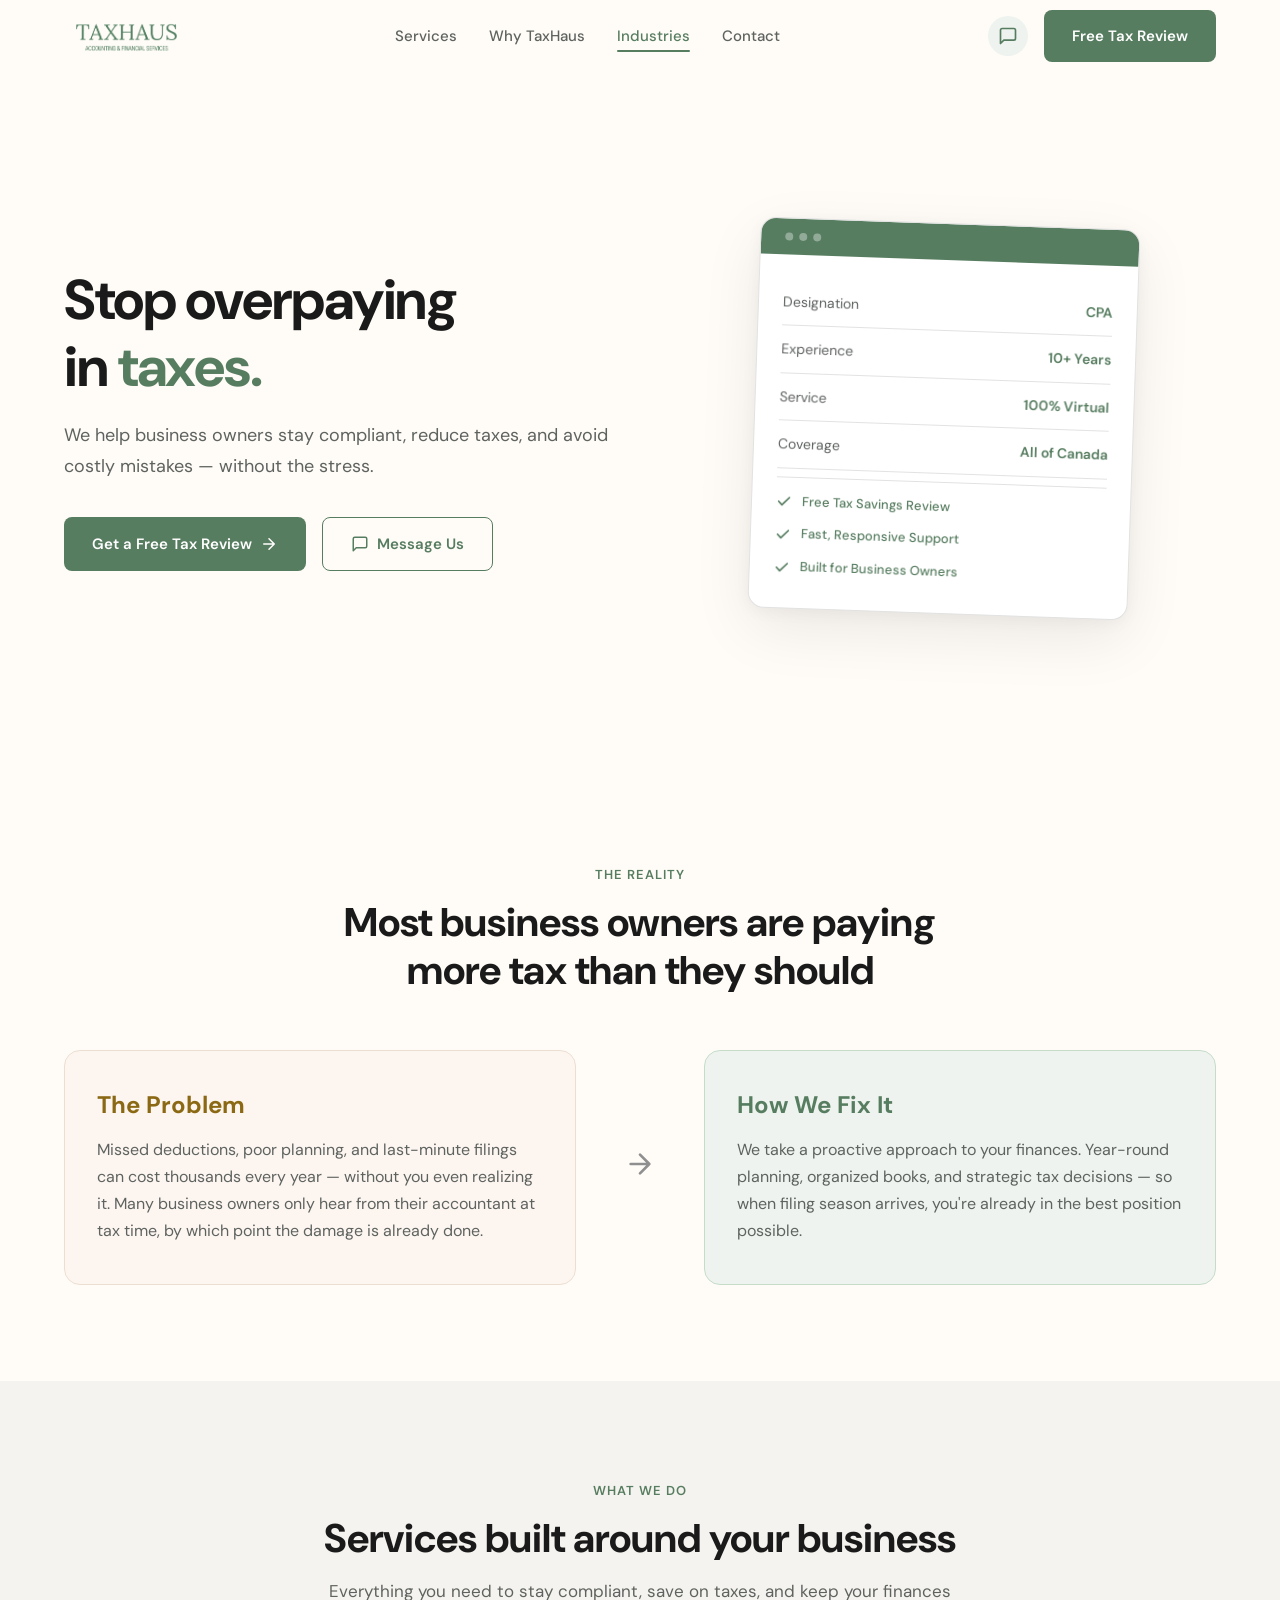
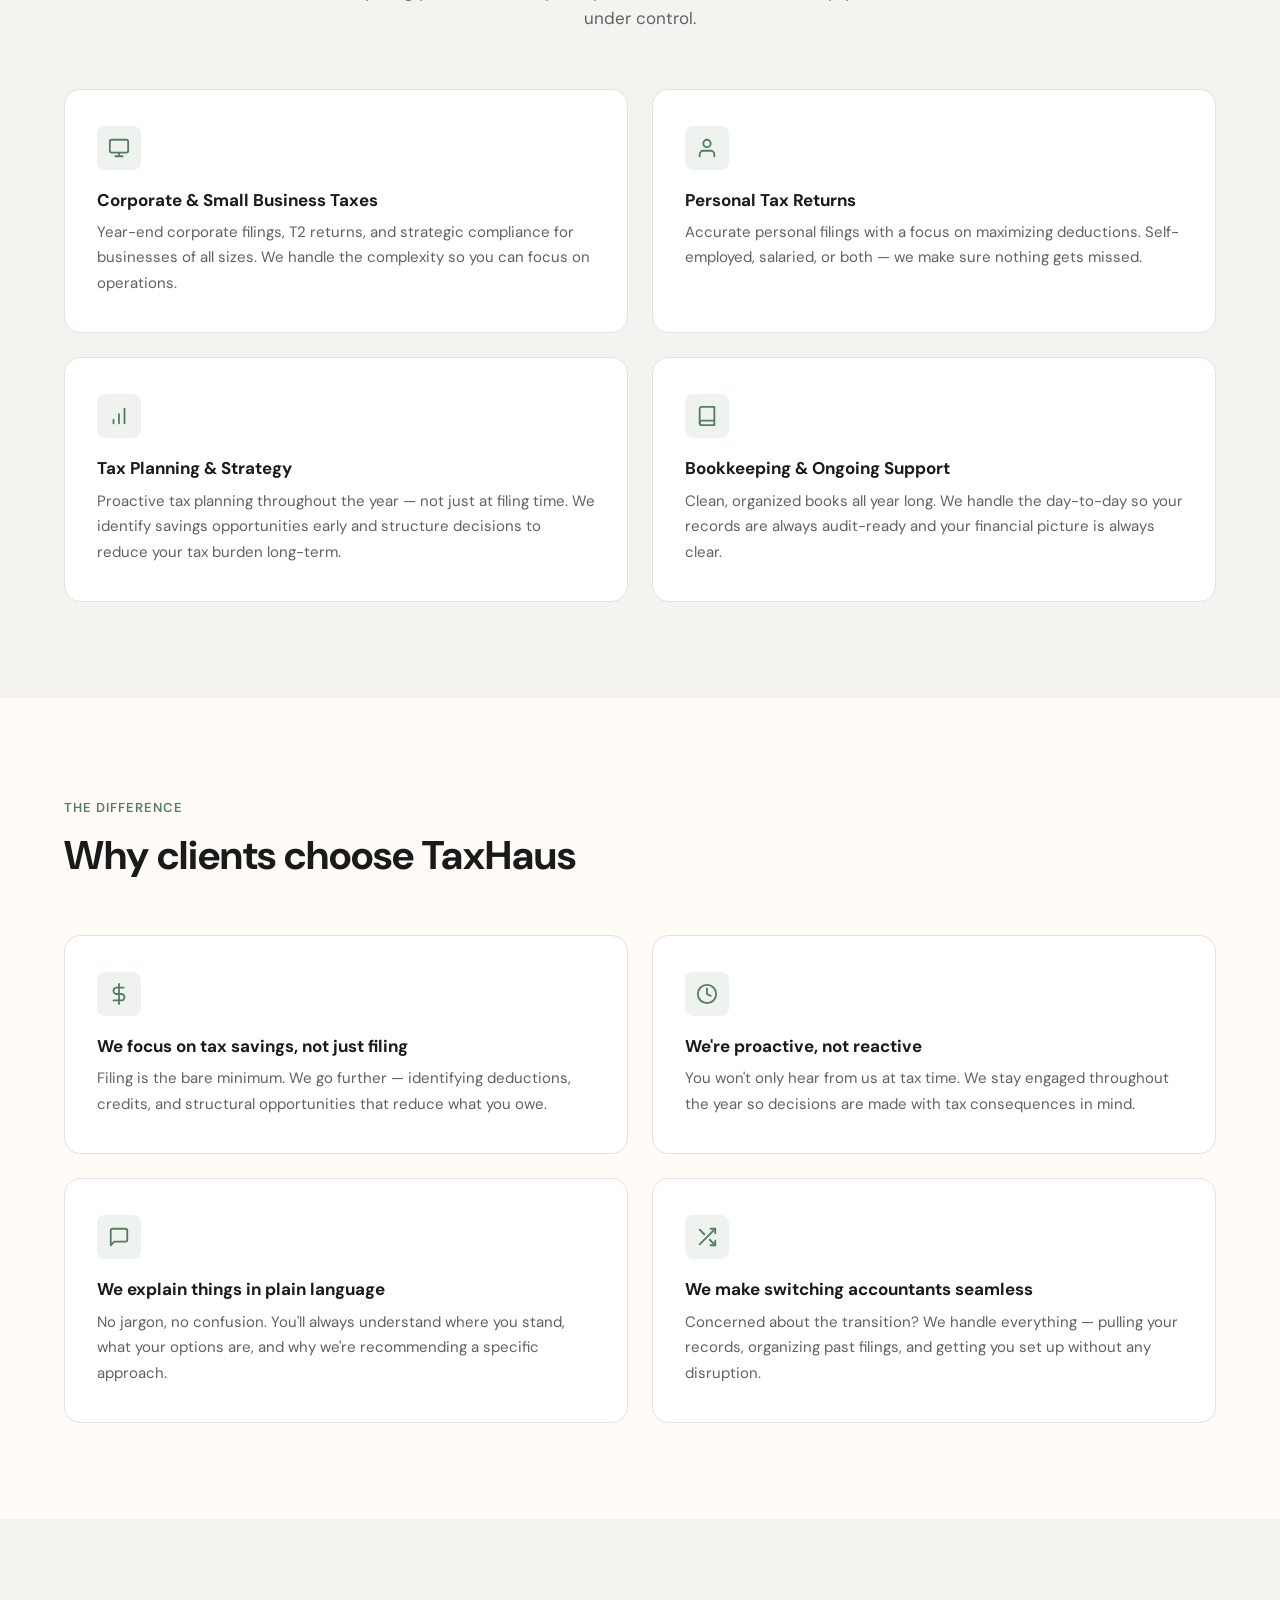
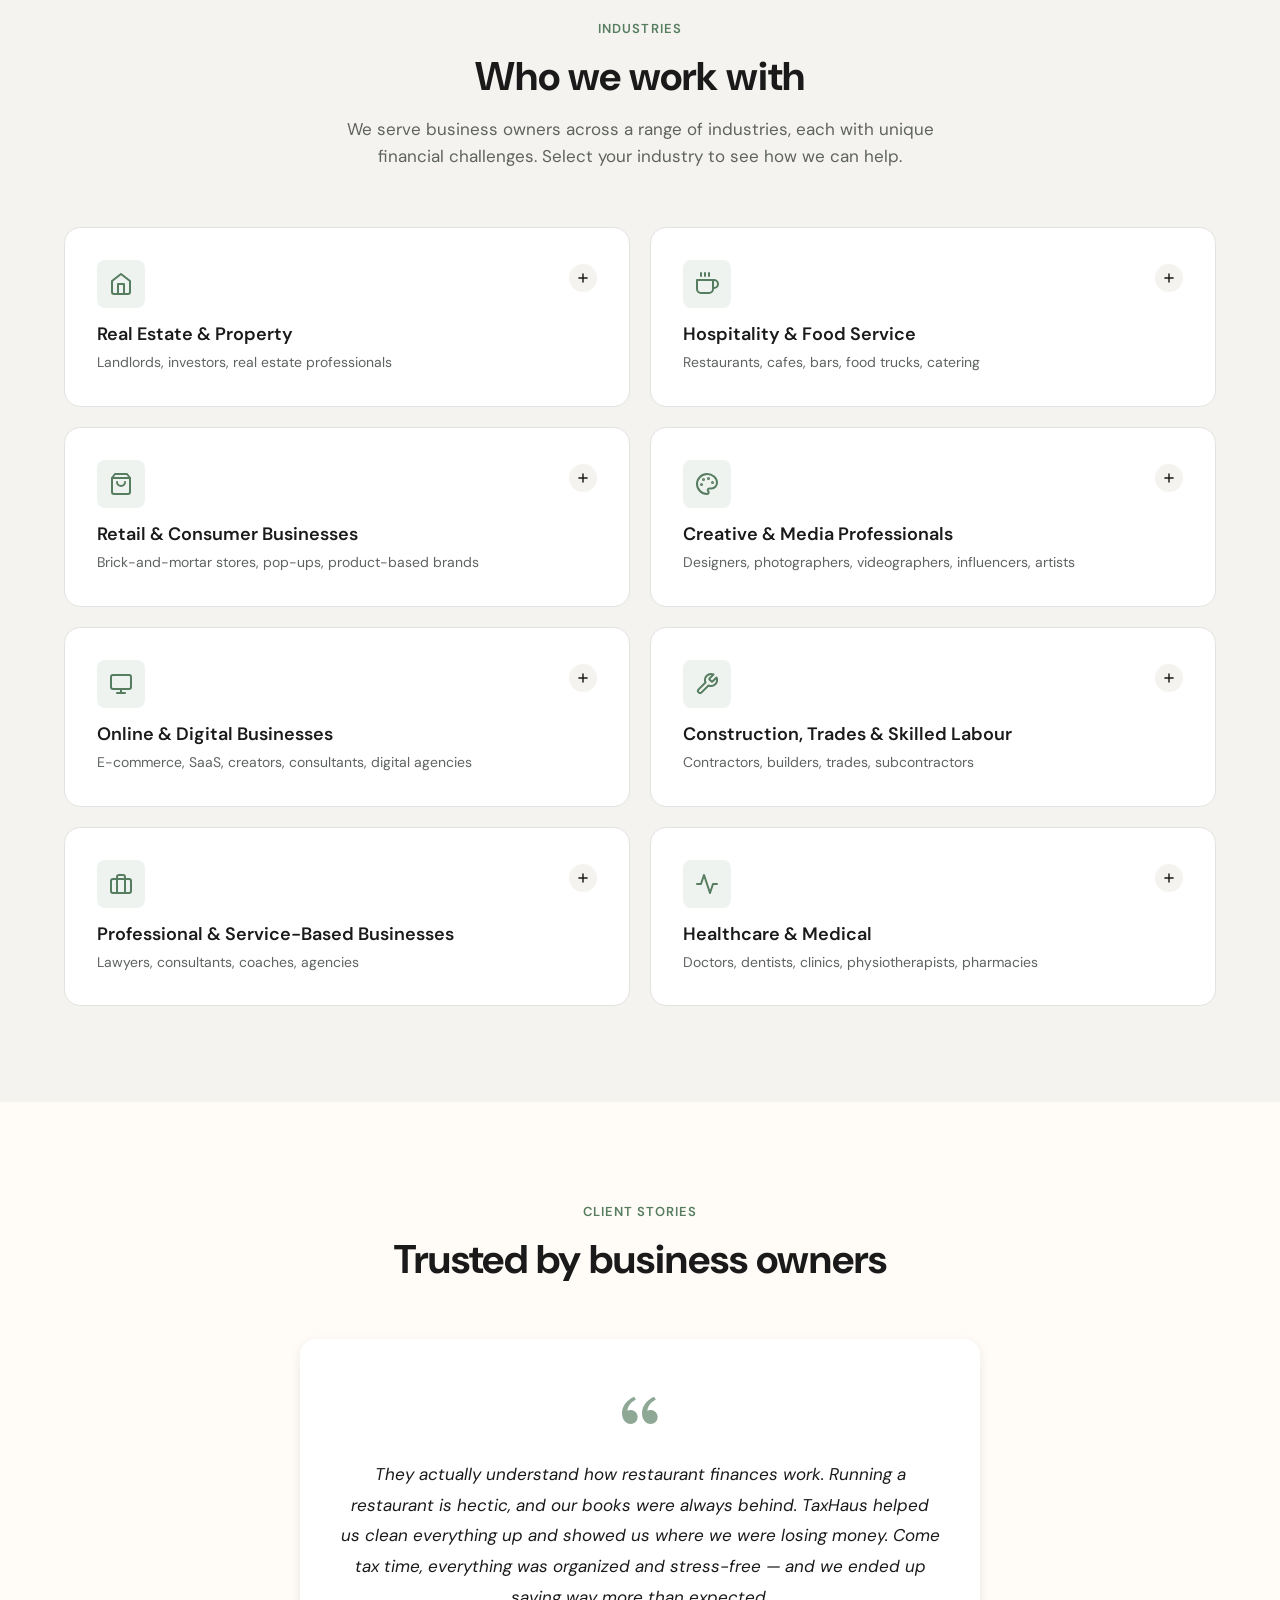
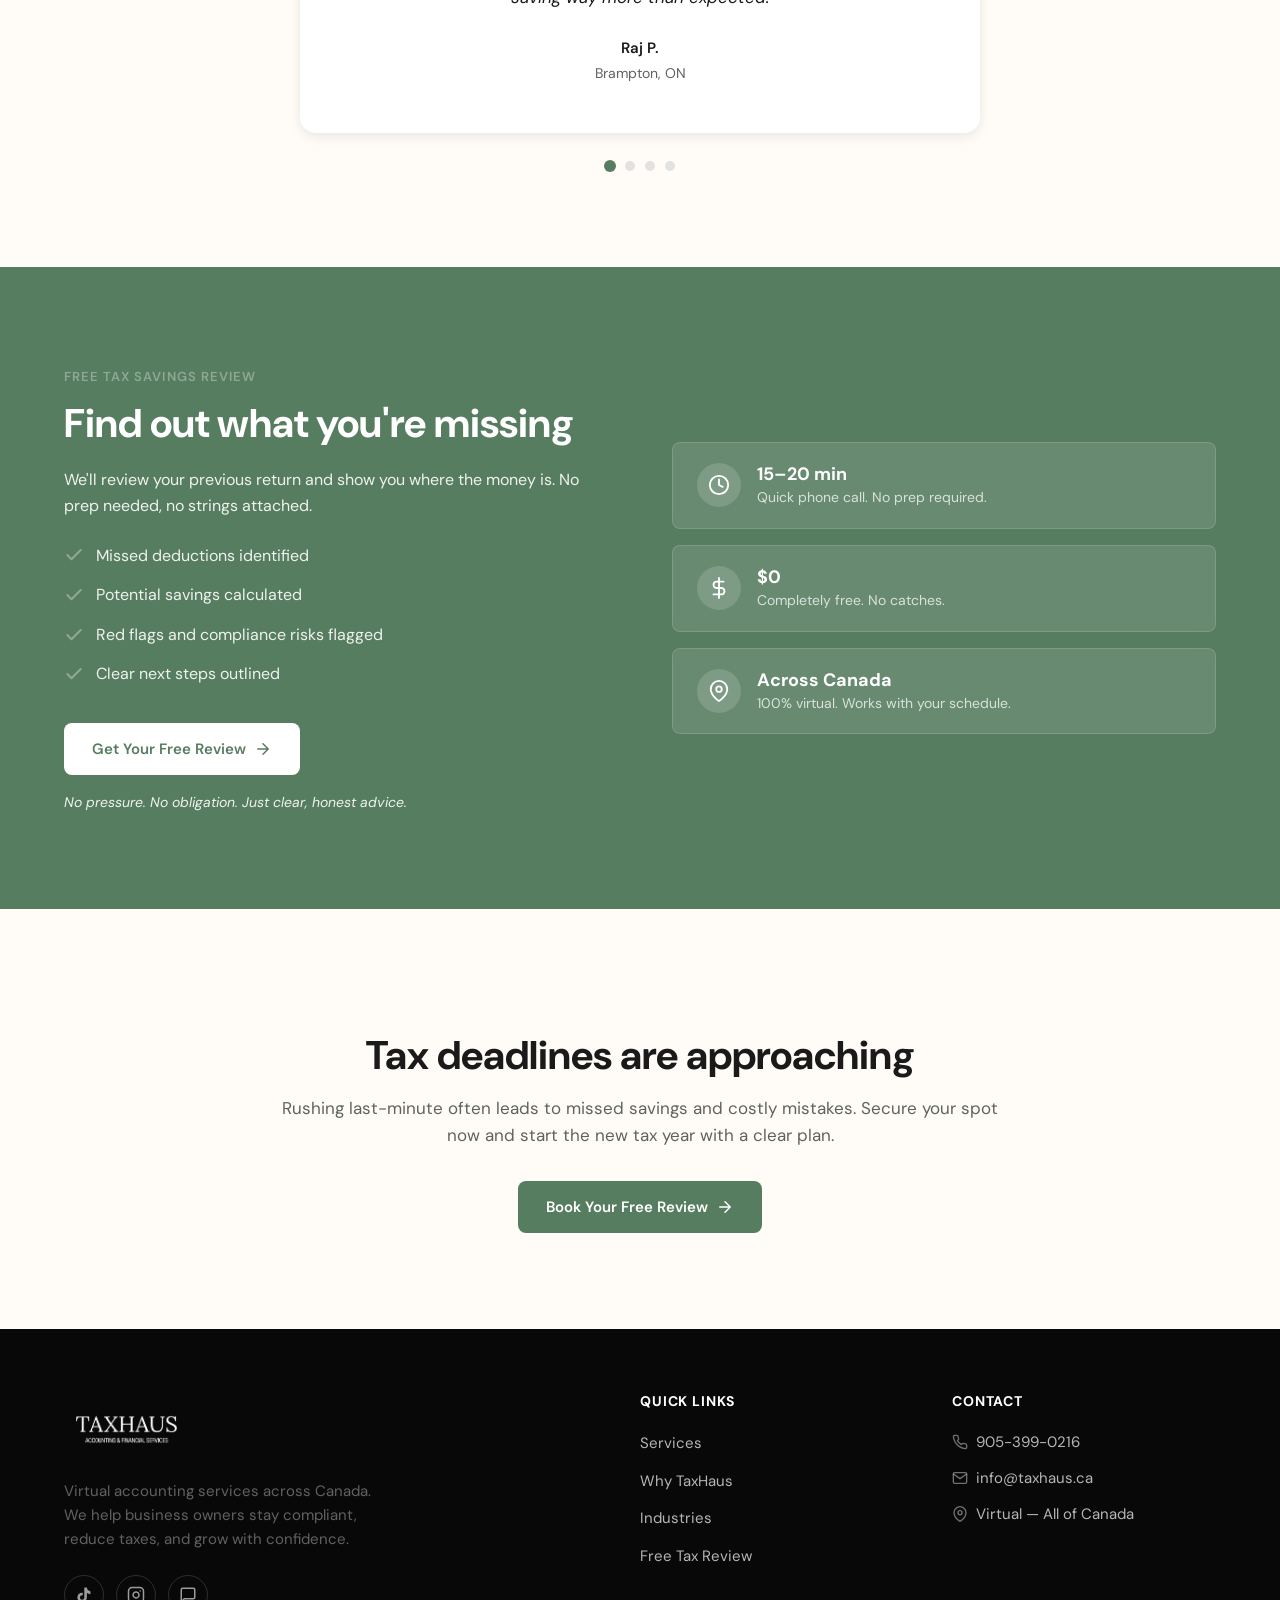
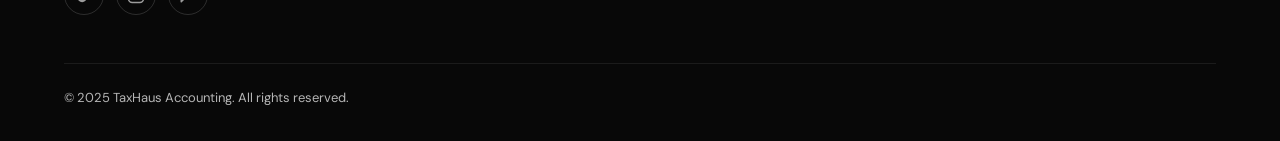
==== commit f80c7209: "update" ====
--- a/index.html
+++ b/index.html
@@ -100,7 +100,7 @@
     <div class="container">
       <div class="hero__inner">
         <div class="hero__content">
-          <h1 class="reveal">Stop overpaying<br>in <span>taxes.</span></h1>
+          <h1 class="reveal">Stop overpaying <br> in <span>taxes.</span></h1>
           <p class="hero__subtitle reveal reveal-delay-1">We help business owners stay compliant, reduce taxes, and avoid costly mistakes &mdash; without the stress.</p>
           <div class="hero__buttons reveal reveal-delay-2">
             <a href="contact.html" class="btn btn-primary">
@@ -132,7 +132,7 @@
                 <strong class="hero__report-highlight">10+ Years</strong>
               </div>
               <div class="hero__report-row hero__report-row--animate" style="animation-delay:.24s">
-                <span>Service Model</span>
+                <span>Service</span>
                 <strong class="hero__report-highlight">100% Virtual</strong>
               </div>
               <div class="hero__report-row hero__report-row--animate" style="animation-delay:.36s">
--- a/styles.css
+++ b/styles.css
@@ -1465,6 +1465,13 @@
     padding: 8px 0;
   }
 
+  .hero__report-row strong {
+    text-align: right;
+    margin-left: auto;
+    flex-shrink: 0;
+    white-space: nowrap;
+  }
+
   .hero__report-check {
     font-size: 0.6875rem;
     gap: 6px;
@@ -1547,6 +1554,13 @@
     padding: 4px 0;
   }
 
+  .hero__report-row strong {
+    text-align: right;
+    margin-left: auto;
+    flex-shrink: 0;
+    white-space: nowrap;
+  }
+
   .hero__report-check {
     font-size: 0.625rem;
     gap: 4px;
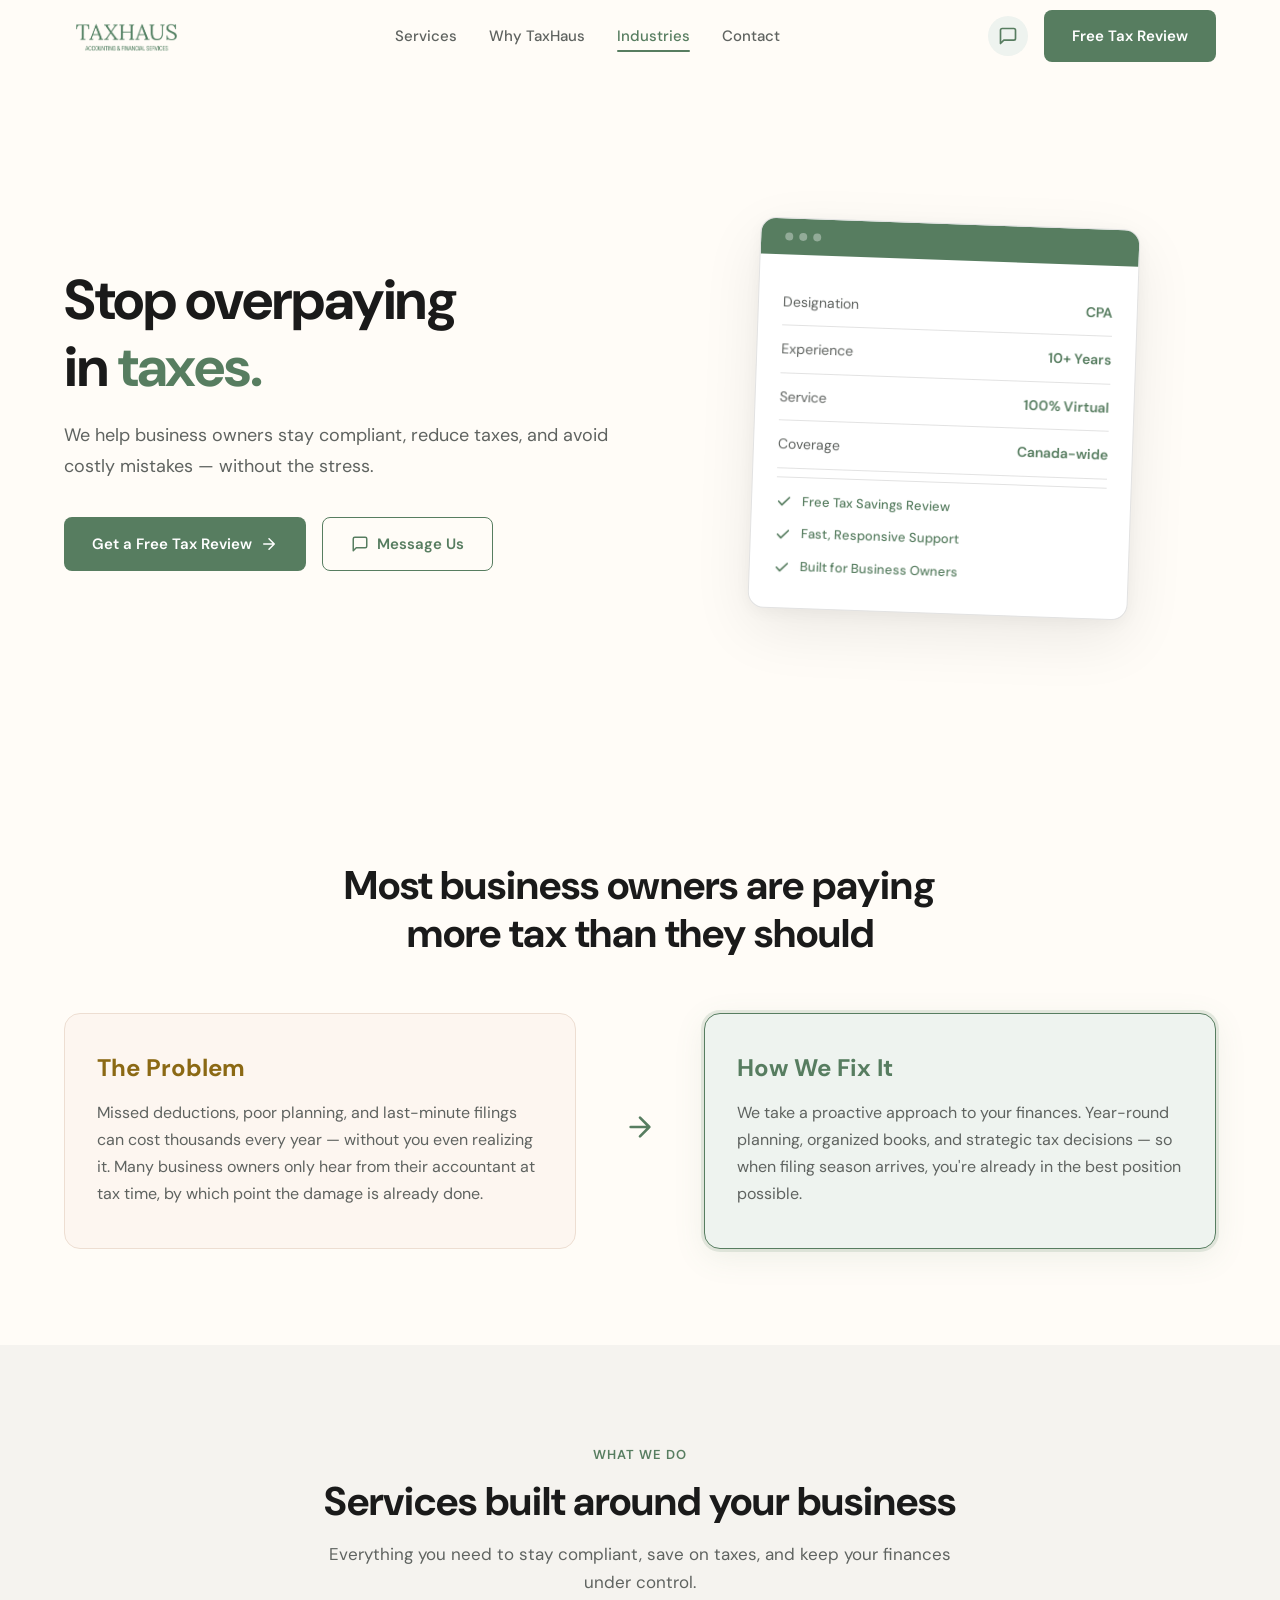
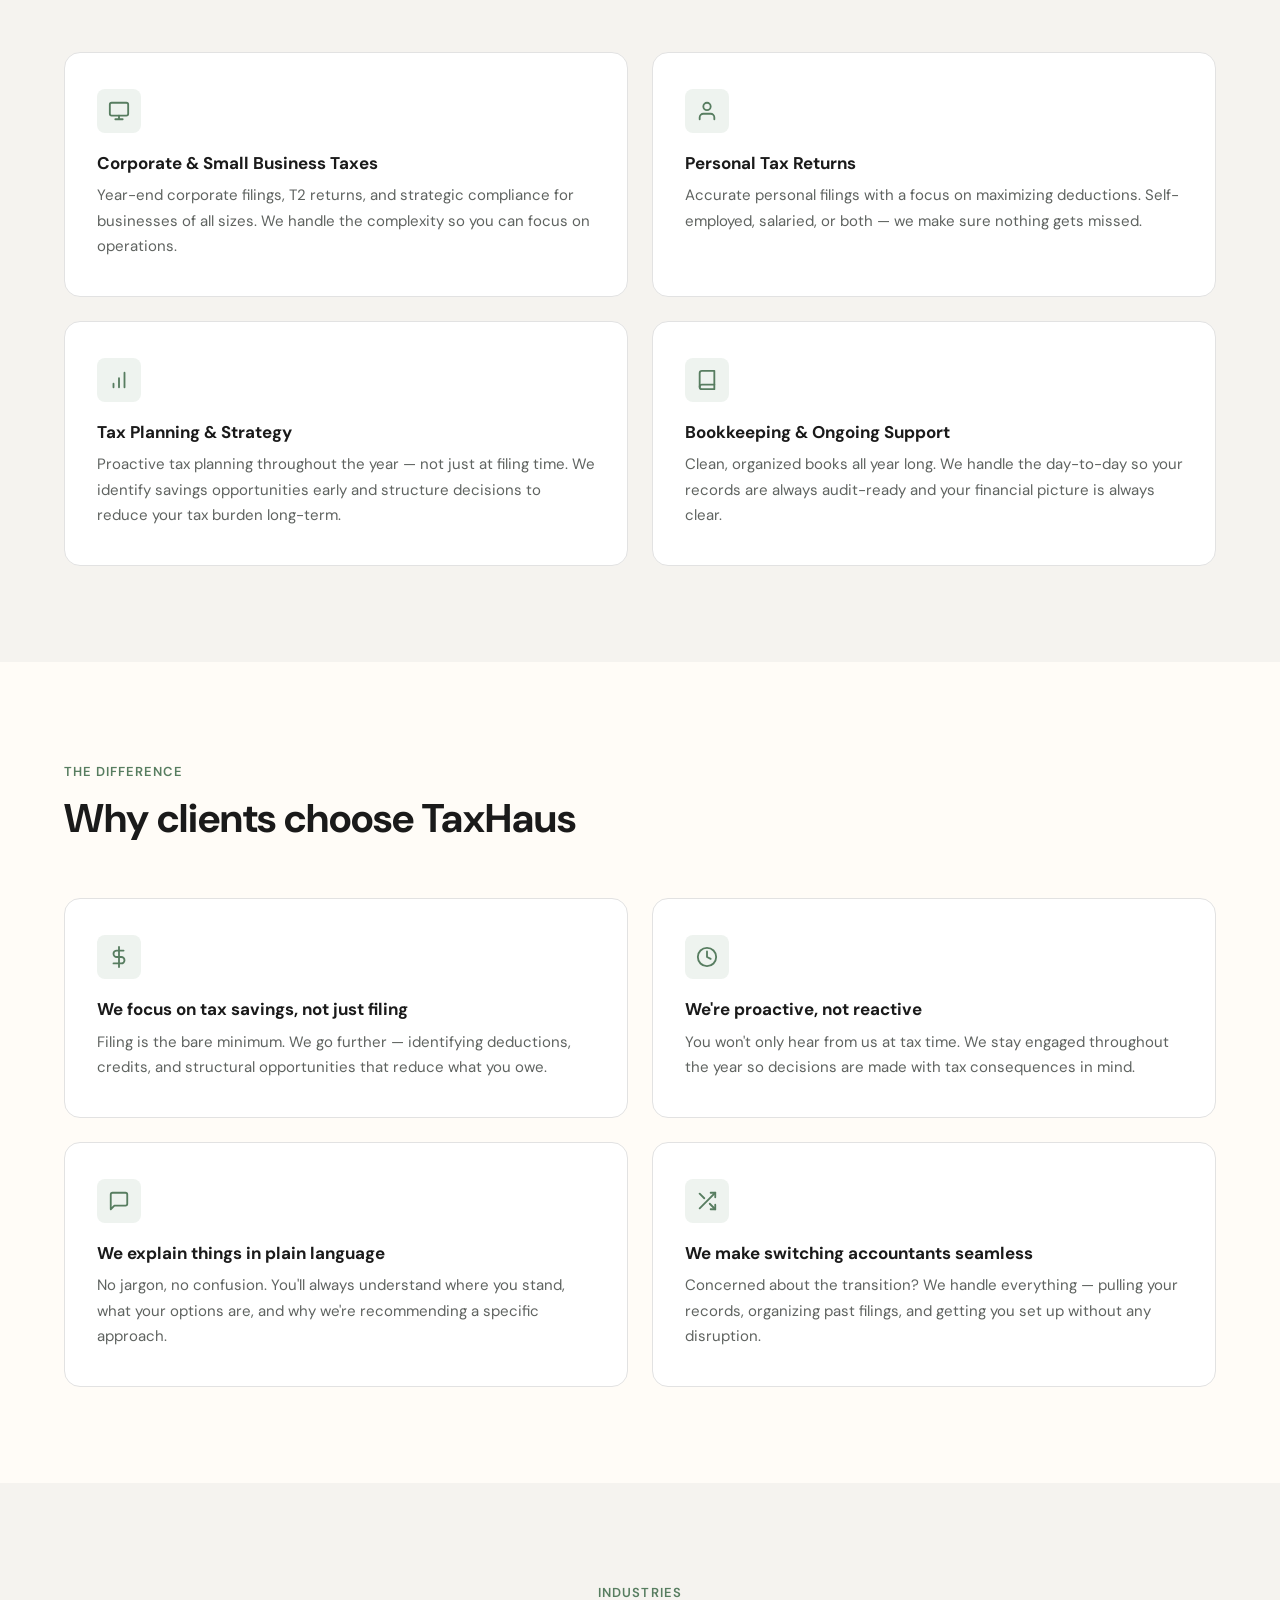
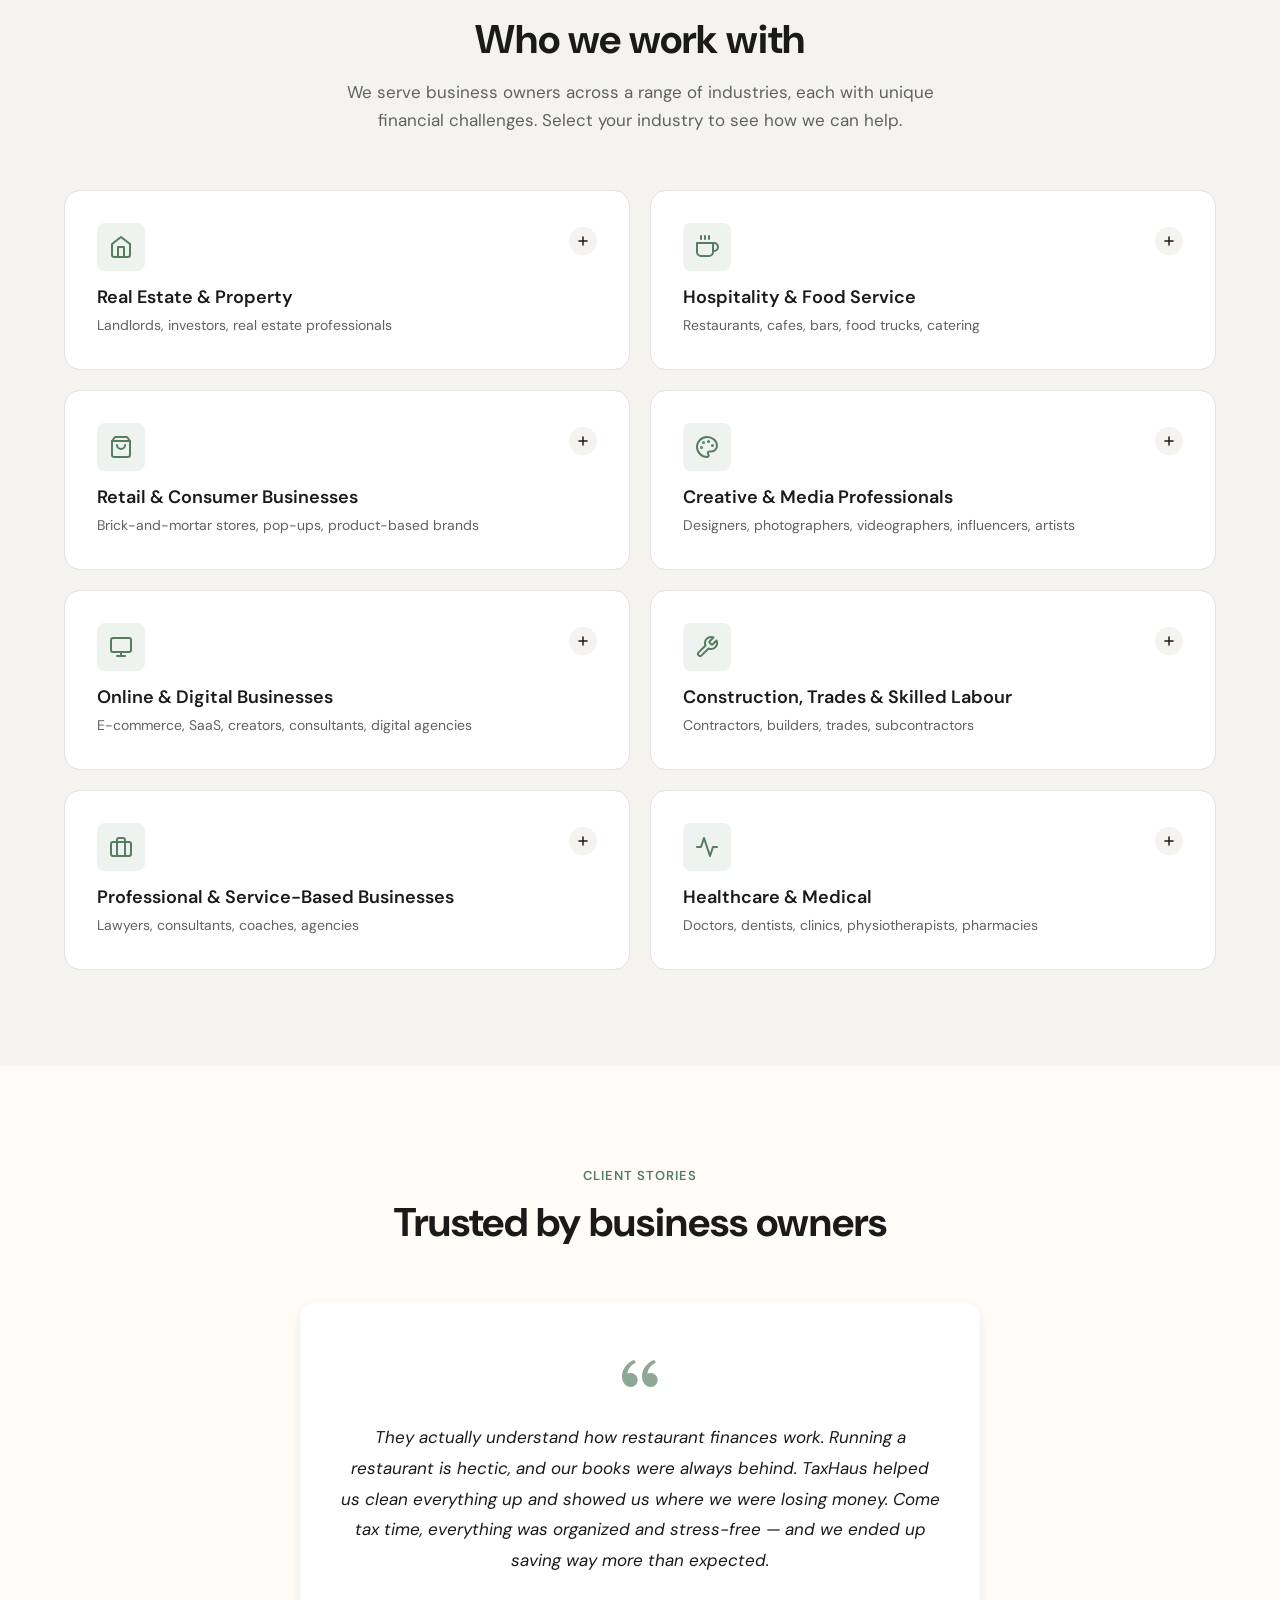
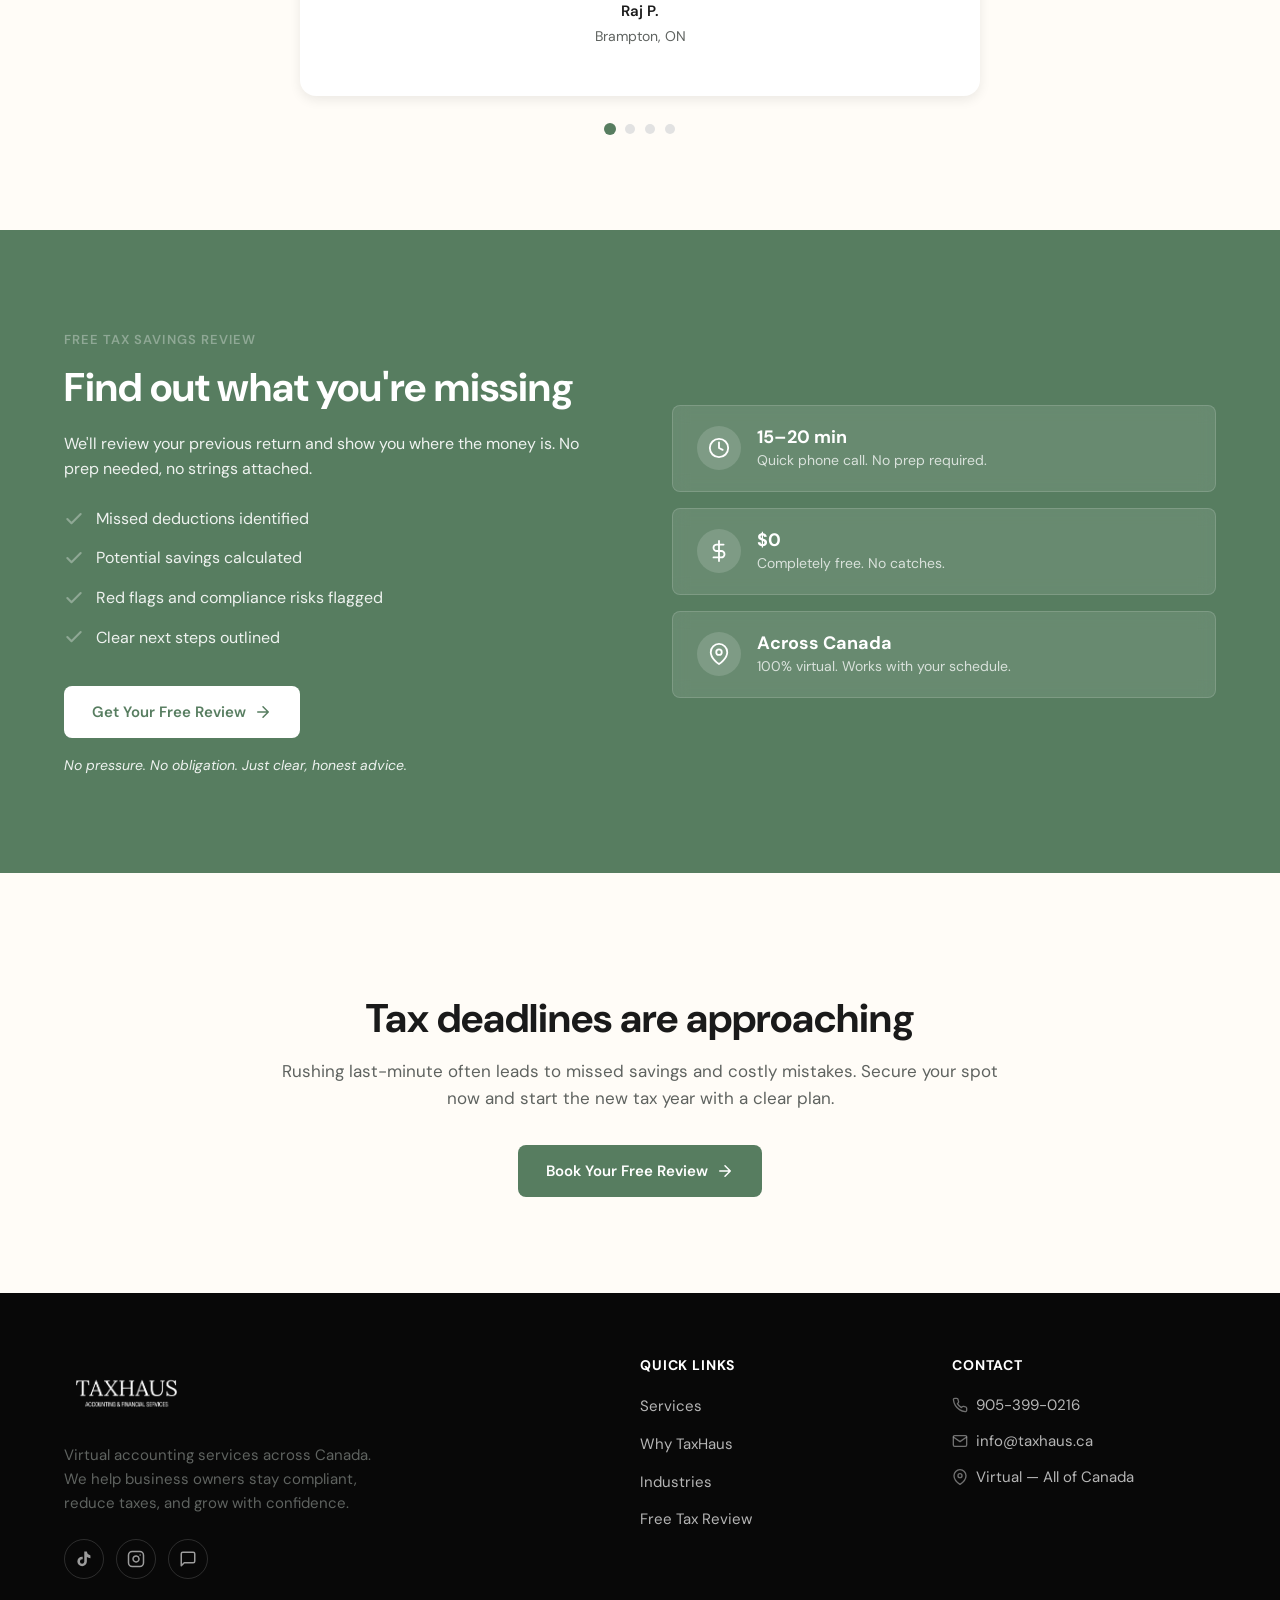
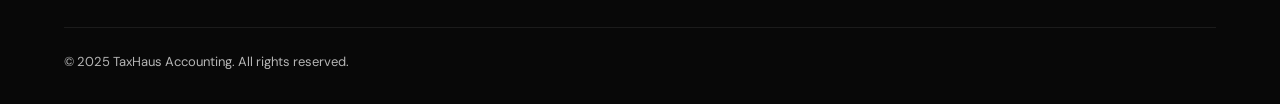
==== commit 4cbfa137: "update" ====
--- a/index.html
+++ b/index.html
@@ -137,7 +137,7 @@
               </div>
               <div class="hero__report-row hero__report-row--animate" style="animation-delay:.36s">
                 <span>Coverage</span>
-                <strong class="hero__report-highlight">All of Canada</strong>
+                <strong class="hero__report-highlight">Canada-wide</strong>
               </div>
               <div class="hero__report-divider"></div>
               <div class="hero__report-check hero__report-row--animate" style="animation-delay:.48s">
@@ -163,7 +163,6 @@
   <section class="section problem" id="services">
     <div class="container">
       <div class="section-header section-header--center reveal">
-        <span class="section-label">The Reality</span>
         <h2>Most business owners are paying more tax than they should</h2>
       </div>
 
--- a/styles.css
+++ b/styles.css
@@ -553,6 +553,15 @@
 .problem__card--issue {
   background: #FDF6F0;
   border: 1px solid #EDDED2;
+  transition: transform 0.6s cubic-bezier(0.22, 1, 0.36, 1), box-shadow 0.6s cubic-bezier(0.22, 1, 0.36, 1), border-color 0.6s ease;
+  opacity: 0.5;
+}
+
+.problem__card--issue.highlight {
+  opacity: 1;
+  transform: scale(1.02);
+  box-shadow: 0 0 0 3px rgba(139, 105, 20, 0.15), 0 8px 32px rgba(139, 105, 20, 0.1);
+  border-color: #C4A35A;
 }
 
 .problem__card--issue h3 {
@@ -562,6 +571,15 @@
 .problem__card--solution {
   background: var(--green-subtle);
   border: 1px solid #C6DCC9;
+  transition: transform 0.6s cubic-bezier(0.22, 1, 0.36, 1), box-shadow 0.6s cubic-bezier(0.22, 1, 0.36, 1), border-color 0.6s ease;
+  opacity: 0.5;
+}
+
+.problem__card--solution.highlight {
+  opacity: 1;
+  transform: scale(1.02);
+  box-shadow: 0 0 0 3px rgba(87, 125, 96, 0.15), 0 8px 32px rgba(87, 125, 96, 0.1);
+  border-color: var(--green);
 }
 
 .problem__card--solution h3 {
@@ -570,6 +588,12 @@
 
 .problem__arrow {
   color: var(--gray-dark);
+  transition: color 0.4s ease, transform 0.4s ease;
+}
+
+.problem__arrow.highlight {
+  color: var(--green);
+  transform: translateX(6px);
 }
 
 .problem__arrow svg {
@@ -1326,6 +1350,10 @@
   .problem__arrow {
     transform: rotate(90deg);
     margin: 0 auto;
+  }
+
+  .problem__arrow.highlight {
+    transform: rotate(90deg) translateX(6px);
   }
 
   .cta__inner {
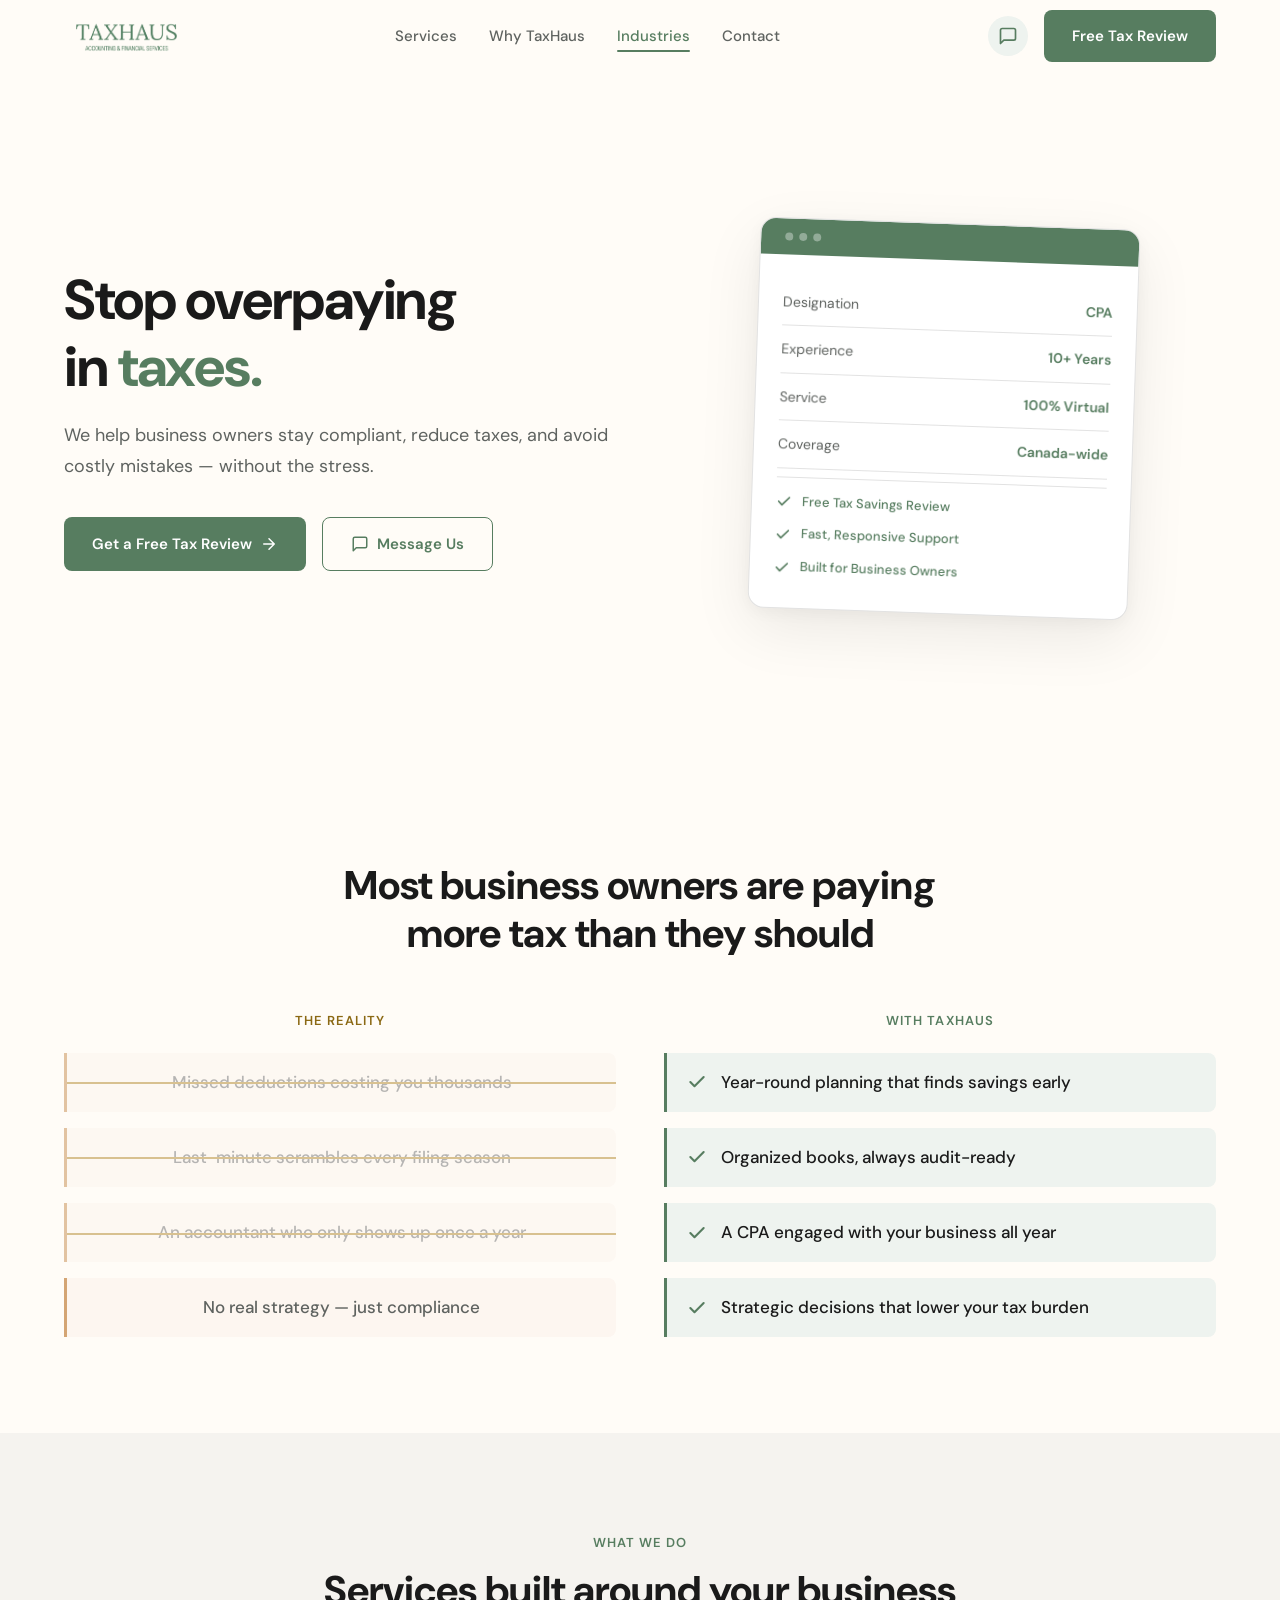
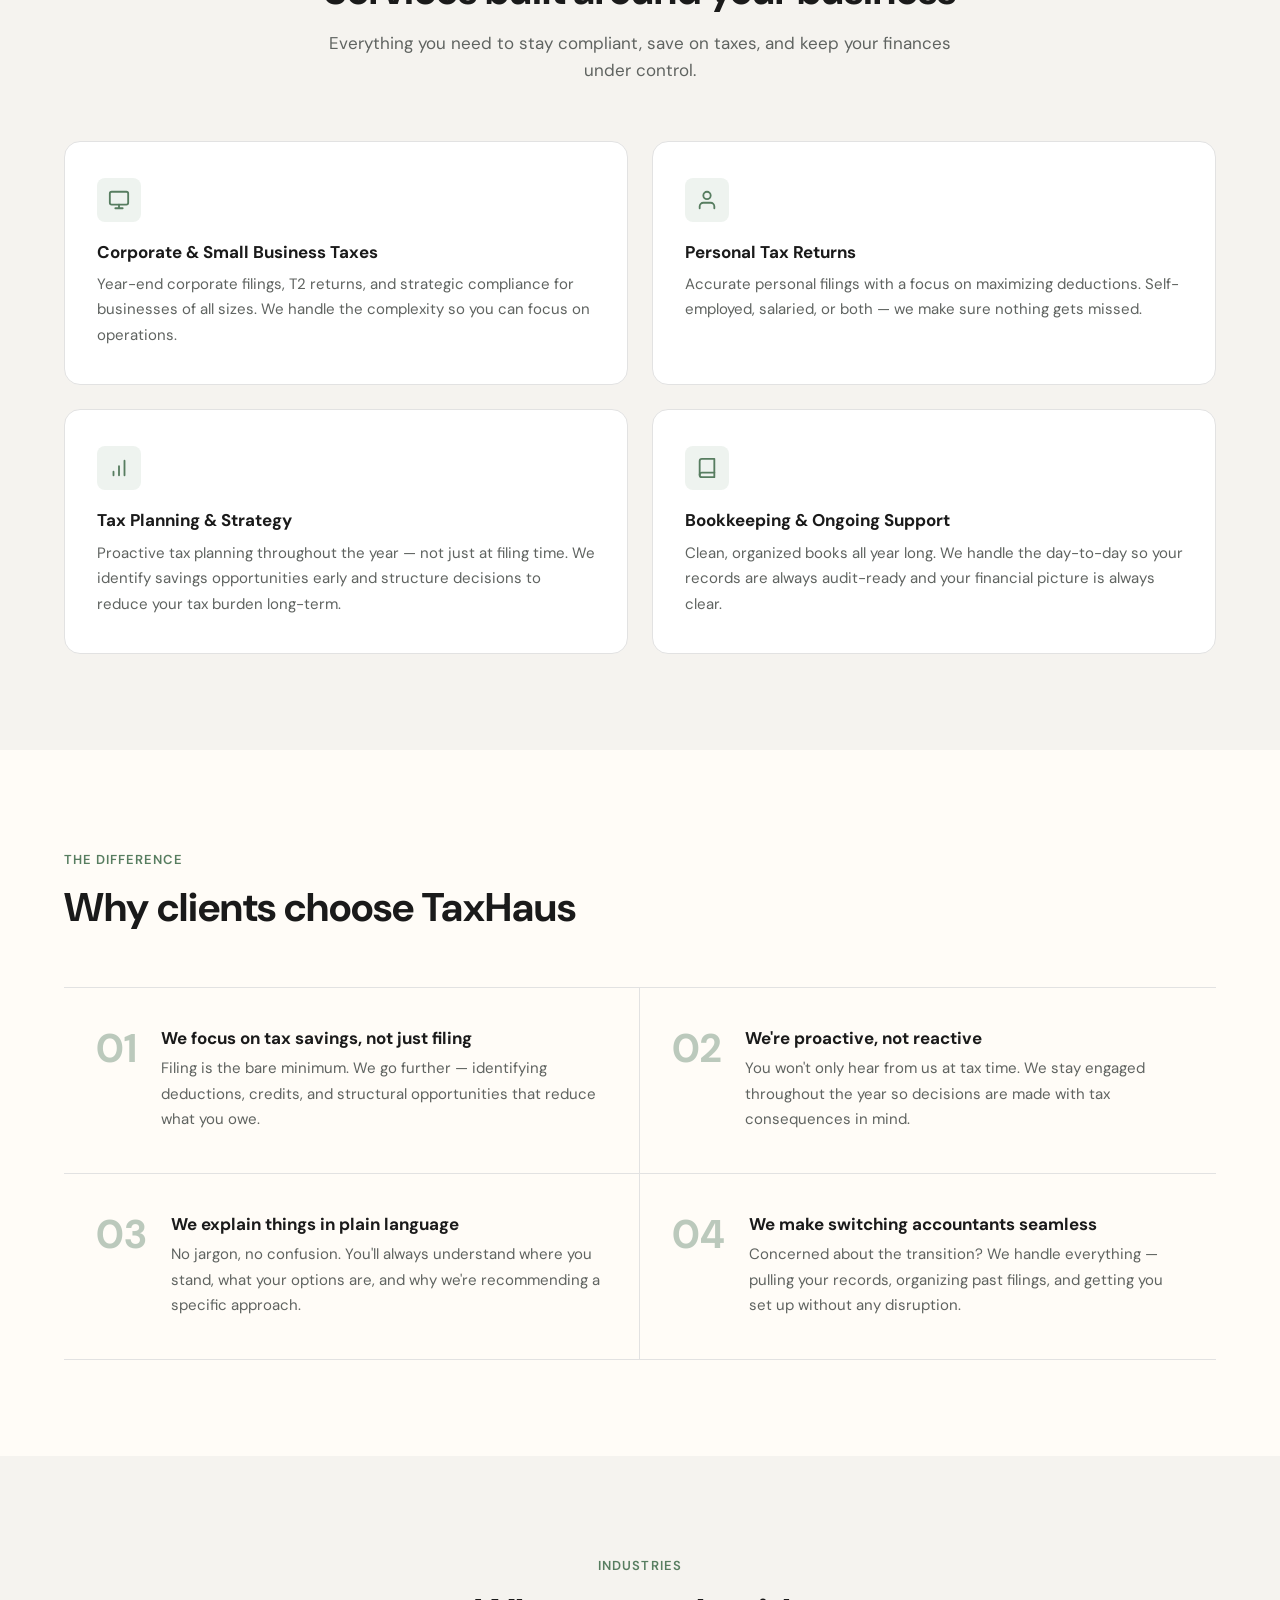
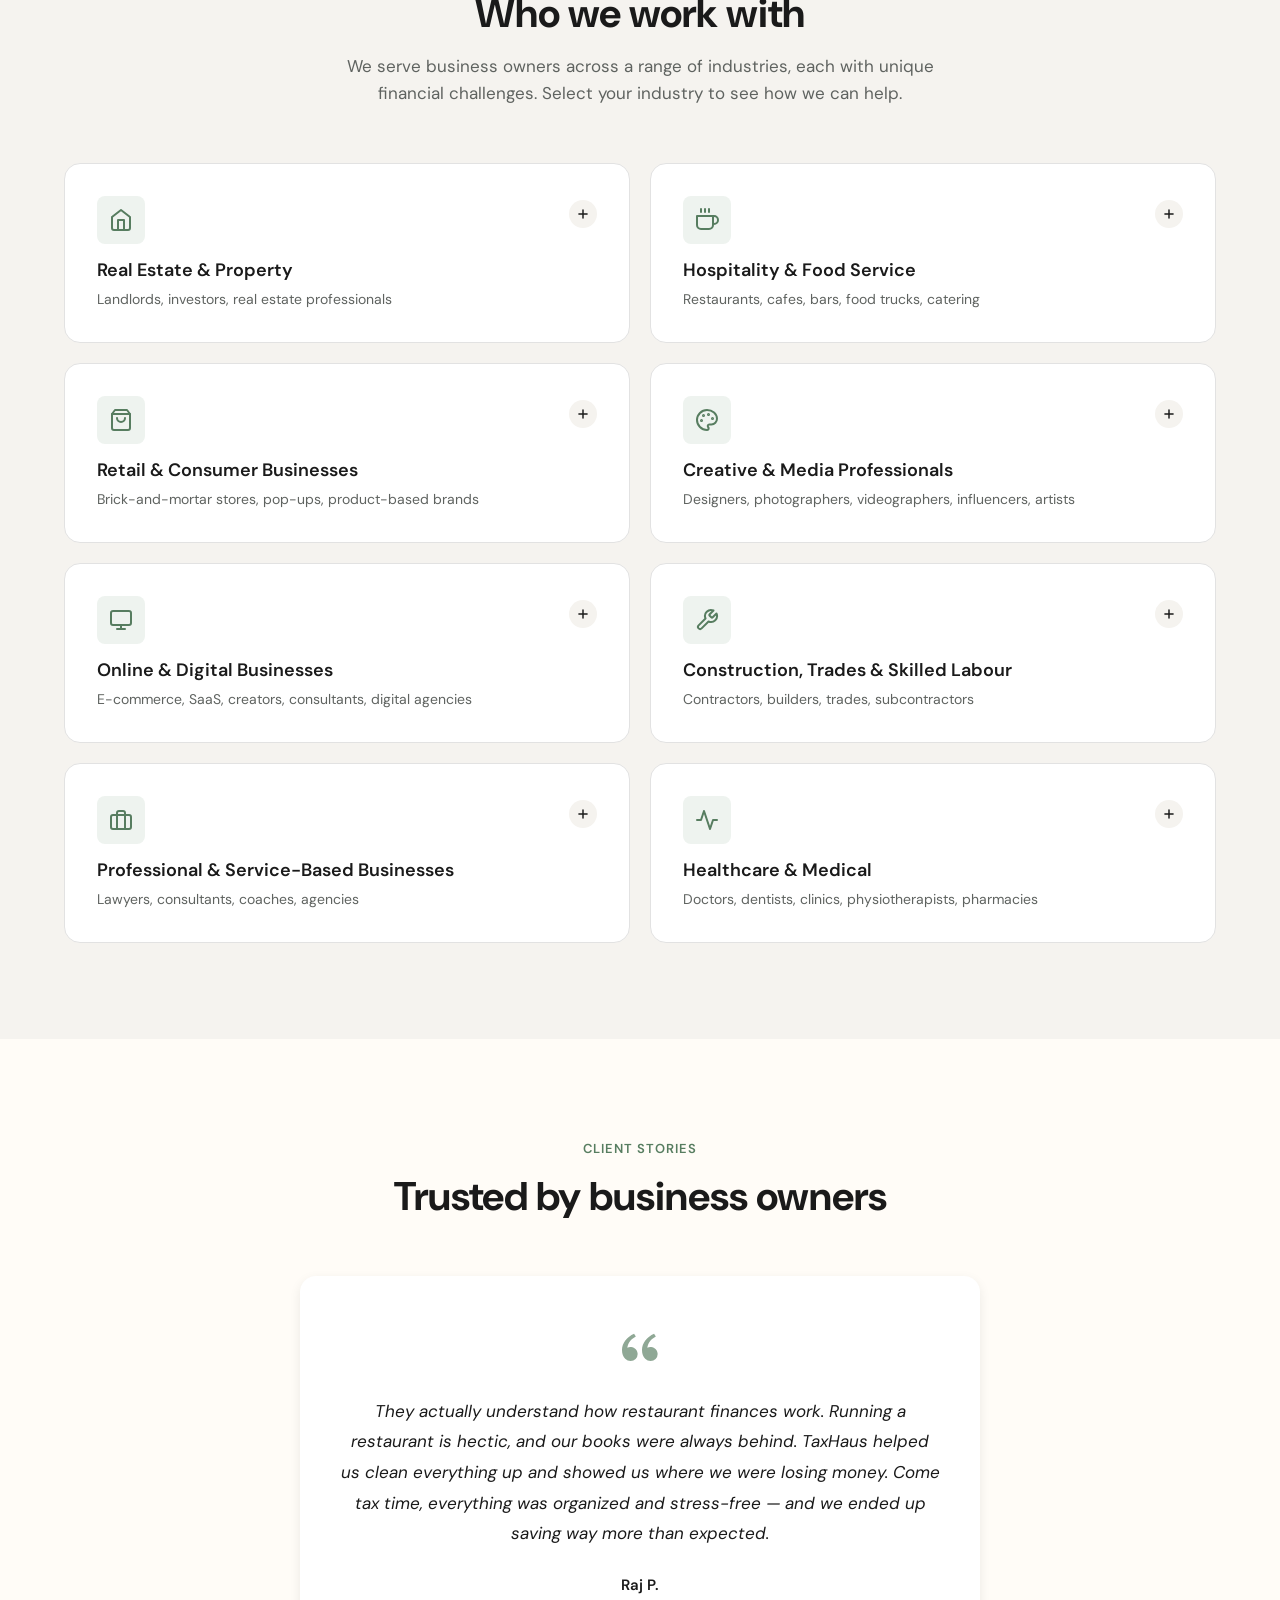
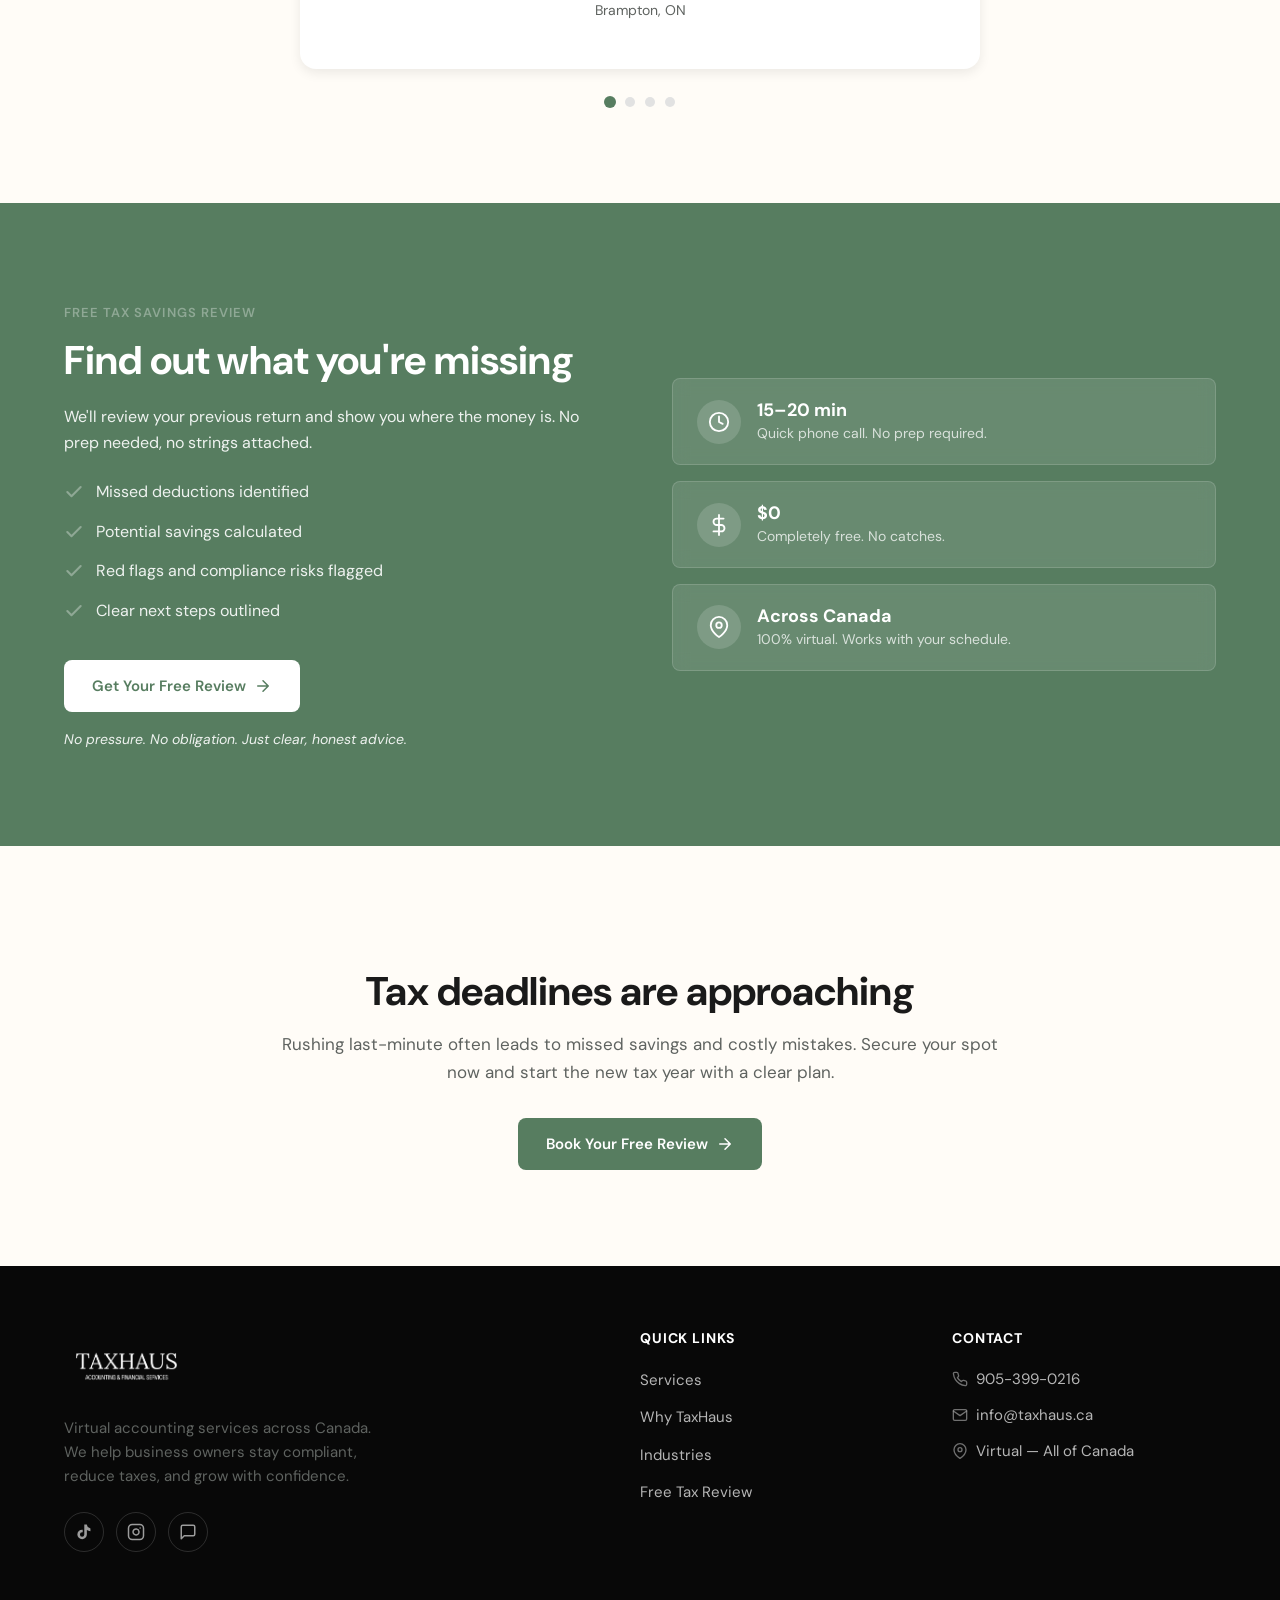
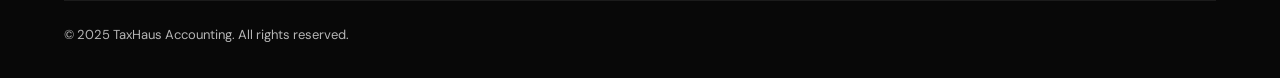
==== commit ec6f0f62: "update" ====
--- a/index.html
+++ b/index.html
@@ -166,19 +166,45 @@
         <h2>Most business owners are paying more tax than they should</h2>
       </div>
 
-      <div class="problem__grid">
-        <div class="problem__card problem__card--issue reveal">
-          <h3>The Problem</h3>
-          <p>Missed deductions, poor planning, and last-minute filings can cost thousands every year &mdash; without you even realizing it. Many business owners only hear from their accountant at tax time, by which point the damage is already done.</p>
-        </div>
-
-        <div class="problem__arrow reveal reveal-delay-1">
-          <svg viewBox="0 0 24 24" fill="none" stroke="currentColor" stroke-width="2" stroke-linecap="round" stroke-linejoin="round"><path d="M5 12h14M12 5l7 7-7 7"/></svg>
-        </div>
-
-        <div class="problem__card problem__card--solution reveal reveal-delay-2">
-          <h3>How We Fix It</h3>
-          <p>We take a proactive approach to your finances. Year-round planning, organized books, and strategic tax decisions &mdash; so when filing season arrives, you're already in the best position possible.</p>
+      <div class="problem__columns">
+        <div class="problem__col problem__col--left reveal">
+          <h3 class="problem__col-label problem__col-label--bad">The Reality</h3>
+          <div class="pain" data-pain>
+            <span class="pain__line"></span>
+            Missed deductions costing you thousands
+          </div>
+          <div class="pain" data-pain>
+            <span class="pain__line"></span>
+            Last-minute scrambles every filing season
+          </div>
+          <div class="pain" data-pain>
+            <span class="pain__line"></span>
+            An accountant who only shows up once a year
+          </div>
+          <div class="pain" data-pain>
+            <span class="pain__line"></span>
+            No real strategy &mdash; just compliance
+          </div>
+        </div>
+
+        <div class="problem__col problem__col--right reveal reveal-delay-1">
+          <h3 class="problem__col-label problem__col-label--good">With TaxHaus</h3>
+          <div class="gain" data-gain>
+            <svg viewBox="0 0 24 24" fill="none" stroke="currentColor" stroke-width="2.5" stroke-linecap="round" stroke-linejoin="round"><polyline points="20 6 9 17 4 12"/></svg>
+            <span>Year-round planning that finds savings early</span>
+          </div>
+          <div class="gain" data-gain>
+            <svg viewBox="0 0 24 24" fill="none" stroke="currentColor" stroke-width="2.5" stroke-linecap="round" stroke-linejoin="round"><polyline points="20 6 9 17 4 12"/></svg>
+            <span>Organized books, always audit-ready</span>
+          </div>
+          <div class="gain" data-gain>
+            <svg viewBox="0 0 24 24" fill="none" stroke="currentColor" stroke-width="2.5" stroke-linecap="round" stroke-linejoin="round"><polyline points="20 6 9 17 4 12"/></svg>
+            <span>A CPA engaged with your business all year</span>
+          </div>
+          <div class="gain" data-gain>
+            <svg viewBox="0 0 24 24" fill="none" stroke="currentColor" stroke-width="2.5" stroke-linecap="round" stroke-linejoin="round"><polyline points="20 6 9 17 4 12"/></svg>
+            <span>Strategic decisions that lower your tax burden</span>
+          </div>
         </div>
       </div>
     </div>
@@ -234,34 +260,34 @@
         <h2>Why clients choose TaxHaus</h2>
       </div>
 
-      <div class="why__grid">
-        <div class="why-card reveal">
-          <div class="why-card__icon">
-            <svg viewBox="0 0 24 24" fill="none" stroke="currentColor" stroke-width="2" stroke-linecap="round" stroke-linejoin="round"><line x1="12" y1="1" x2="12" y2="23"/><path d="M17 5H9.5a3.5 3.5 0 000 7h5a3.5 3.5 0 010 7H6"/></svg>
-          </div>
-          <h3>We focus on tax savings, not just filing</h3>
-          <p>Filing is the bare minimum. We go further &mdash; identifying deductions, credits, and structural opportunities that reduce what you owe.</p>
-        </div>
-        <div class="why-card reveal reveal-delay-1">
-          <div class="why-card__icon">
-            <svg viewBox="0 0 24 24" fill="none" stroke="currentColor" stroke-width="2" stroke-linecap="round" stroke-linejoin="round"><circle cx="12" cy="12" r="10"/><polyline points="12 6 12 12 16 14"/></svg>
-          </div>
-          <h3>We're proactive, not reactive</h3>
-          <p>You won't only hear from us at tax time. We stay engaged throughout the year so decisions are made with tax consequences in mind.</p>
-        </div>
-        <div class="why-card reveal reveal-delay-2">
-          <div class="why-card__icon">
-            <svg viewBox="0 0 24 24" fill="none" stroke="currentColor" stroke-width="2" stroke-linecap="round" stroke-linejoin="round"><path d="M21 15a2 2 0 01-2 2H7l-4 4V5a2 2 0 012-2h14a2 2 0 012 2z"/></svg>
-          </div>
-          <h3>We explain things in plain language</h3>
-          <p>No jargon, no confusion. You'll always understand where you stand, what your options are, and why we're recommending a specific approach.</p>
-        </div>
-        <div class="why-card reveal reveal-delay-3">
-          <div class="why-card__icon">
-            <svg viewBox="0 0 24 24" fill="none" stroke="currentColor" stroke-width="2" stroke-linecap="round" stroke-linejoin="round"><polyline points="16 3 21 3 21 8"/><line x1="4" y1="20" x2="21" y2="3"/><polyline points="21 16 21 21 16 21"/><line x1="15" y1="15" x2="21" y2="21"/><line x1="4" y1="4" x2="9" y2="9"/></svg>
-          </div>
-          <h3>We make switching accountants seamless</h3>
-          <p>Concerned about the transition? We handle everything &mdash; pulling your records, organizing past filings, and getting you set up without any disruption.</p>
+      <div class="reasons">
+        <div class="reason reveal">
+          <div class="reason__number">01</div>
+          <div class="reason__content">
+            <h3>We focus on tax savings, not just filing</h3>
+            <p>Filing is the bare minimum. We go further &mdash; identifying deductions, credits, and structural opportunities that reduce what you owe.</p>
+          </div>
+        </div>
+        <div class="reason reveal reveal-delay-1">
+          <div class="reason__number">02</div>
+          <div class="reason__content">
+            <h3>We're proactive, not reactive</h3>
+            <p>You won't only hear from us at tax time. We stay engaged throughout the year so decisions are made with tax consequences in mind.</p>
+          </div>
+        </div>
+        <div class="reason reveal reveal-delay-2">
+          <div class="reason__number">03</div>
+          <div class="reason__content">
+            <h3>We explain things in plain language</h3>
+            <p>No jargon, no confusion. You'll always understand where you stand, what your options are, and why we're recommending a specific approach.</p>
+          </div>
+        </div>
+        <div class="reason reveal reveal-delay-3">
+          <div class="reason__number">04</div>
+          <div class="reason__content">
+            <h3>We make switching accountants seamless</h3>
+            <p>Concerned about the transition? We handle everything &mdash; pulling your records, organizing past filings, and getting you set up without any disruption.</p>
+          </div>
         </div>
       </div>
     </div>
--- a/styles.css
+++ b/styles.css
@@ -527,78 +527,96 @@
   text-align: center;
 }
 
-.problem__grid {
+.problem__columns {
   display: grid;
-  grid-template-columns: 1fr auto 1fr;
+  grid-template-columns: 1fr 1fr;
   gap: 48px;
-  align-items: center;
   margin-top: 56px;
 }
 
-.problem__card {
-  padding: 40px 32px;
-  border-radius: var(--radius-lg);
-  text-align: left;
-}
-
-.problem__card h3 {
-  margin-bottom: 16px;
-}
-
-.problem__card p {
-  font-size: 1rem;
-  line-height: 1.7;
-}
-
-.problem__card--issue {
+.problem__col {
+  display: flex;
+  flex-direction: column;
+  gap: 16px;
+}
+
+.problem__col-label {
+  font-size: 0.8125rem;
+  font-weight: 600;
+  text-transform: uppercase;
+  letter-spacing: 0.08em;
+  margin-bottom: 8px;
+}
+
+.problem__col-label--bad {
+  color: #8B6914;
+}
+
+.problem__col-label--good {
+  color: var(--green);
+}
+
+/* Pain points — left column */
+.pain {
+  font-size: 1.0625rem;
+  font-weight: 500;
+  color: var(--text-secondary);
+  position: relative;
+  padding: 16px 20px;
+  border-left: 3px solid #D4A574;
   background: #FDF6F0;
-  border: 1px solid #EDDED2;
-  transition: transform 0.6s cubic-bezier(0.22, 1, 0.36, 1), box-shadow 0.6s cubic-bezier(0.22, 1, 0.36, 1), border-color 0.6s ease;
-  opacity: 0.5;
-}
-
-.problem__card--issue.highlight {
+  border-radius: 0 var(--radius) var(--radius) 0;
+  overflow: hidden;
+}
+
+.pain__line {
+  position: absolute;
+  top: 50%;
+  left: 0;
+  width: 0;
+  height: 2px;
+  background: #C4A35A;
+  transition: width 1.6s cubic-bezier(0.22, 1, 0.36, 1);
+  z-index: 1;
+}
+
+.pain.struck .pain__line {
+  width: 100%;
+}
+
+.pain.struck {
+  color: var(--gray-dark);
+  opacity: 0.65;
+  transition: color 0.6s ease 0.8s, opacity 0.6s ease 0.8s;
+}
+
+/* Gain points — right column */
+.gain {
+  display: flex;
+  align-items: center;
+  gap: 14px;
+  font-size: 1.0625rem;
+  font-weight: 500;
+  color: var(--text);
+  padding: 16px 20px;
+  border-left: 3px solid var(--green);
+  background: var(--green-subtle);
+  border-radius: 0 var(--radius) var(--radius) 0;
+  opacity: 0;
+  transform: translateX(20px);
+  transition: opacity 0.5s ease, transform 0.5s cubic-bezier(0.22, 1, 0.36, 1);
+}
+
+.gain.visible {
   opacity: 1;
-  transform: scale(1.02);
-  box-shadow: 0 0 0 3px rgba(139, 105, 20, 0.15), 0 8px 32px rgba(139, 105, 20, 0.1);
-  border-color: #C4A35A;
-}
-
-.problem__card--issue h3 {
-  color: #8B6914;
-}
-
-.problem__card--solution {
-  background: var(--green-subtle);
-  border: 1px solid #C6DCC9;
-  transition: transform 0.6s cubic-bezier(0.22, 1, 0.36, 1), box-shadow 0.6s cubic-bezier(0.22, 1, 0.36, 1), border-color 0.6s ease;
-  opacity: 0.5;
-}
-
-.problem__card--solution.highlight {
-  opacity: 1;
-  transform: scale(1.02);
-  box-shadow: 0 0 0 3px rgba(87, 125, 96, 0.15), 0 8px 32px rgba(87, 125, 96, 0.1);
-  border-color: var(--green);
-}
-
-.problem__card--solution h3 {
-  color: var(--green);
-}
-
-.problem__arrow {
-  color: var(--gray-dark);
-  transition: color 0.4s ease, transform 0.4s ease;
-}
-
-.problem__arrow.highlight {
-  color: var(--green);
-  transform: translateX(6px);
-}
-
-.problem__arrow svg {
-  width: 32px;
-  height: 32px;
+  transform: translateX(0);
+}
+
+.gain svg {
+  width: 20px;
+  height: 20px;
+  color: var(--green);
+  flex-shrink: 0;
 }
 
 /* ============================================
@@ -782,6 +800,62 @@
 .why-card p {
   font-size: 0.9375rem;
   line-height: 1.7;
+}
+
+/* ============================================
+   Why TaxHaus — Numbered Reasons
+   ============================================ */
+.reasons {
+  display: grid;
+  grid-template-columns: 1fr 1fr;
+  gap: 0;
+}
+
+.reason {
+  display: flex;
+  gap: 24px;
+  padding: 40px 32px;
+  border-bottom: 1px solid var(--gray);
+  transition: background 0.3s ease;
+}
+
+.reason:nth-child(odd) {
+  border-right: 1px solid var(--gray);
+}
+
+.reason:nth-child(1),
+.reason:nth-child(2) {
+  border-top: 1px solid var(--gray);
+}
+
+.reason:hover {
+  background: var(--green-subtle);
+}
+
+.reason__number {
+  font-size: 2.5rem;
+  font-weight: 700;
+  color: var(--green-light);
+  line-height: 1;
+  flex-shrink: 0;
+  opacity: 0.6;
+  transition: opacity 0.3s ease, color 0.3s ease;
+}
+
+.reason:hover .reason__number {
+  opacity: 1;
+  color: var(--green);
+}
+
+.reason__content h3 {
+  font-size: 1.0625rem;
+  margin-bottom: 8px;
+}
+
+.reason__content p {
+  font-size: 0.9375rem;
+  line-height: 1.7;
+  color: var(--text-secondary);
 }
 
 /* ============================================
@@ -1342,18 +1416,20 @@
     margin: 0 auto;
   }
 
-  .problem__grid {
+  .problem__columns {
     grid-template-columns: 1fr;
-    gap: 24px;
-  }
-
-  .problem__arrow {
-    transform: rotate(90deg);
-    margin: 0 auto;
-  }
-
-  .problem__arrow.highlight {
-    transform: rotate(90deg) translateX(6px);
+    gap: 32px;
+  }
+
+  .pain {
+    font-size: 0.9375rem;
+    padding: 12px 16px;
+  }
+
+  .gain {
+    font-size: 0.9375rem;
+    padding: 12px 16px;
+    gap: 10px;
   }
 
   .cta__inner {
@@ -1515,22 +1591,82 @@
     font-size: 0.6875rem;
   }
 
-  .problem__grid {
-    grid-template-columns: 1fr;
-    gap: 24px;
-  }
-
-  .problem__arrow {
-    transform: rotate(90deg);
+  .pain {
+    font-size: 0.875rem;
+    padding: 10px 14px;
+  }
+
+  .gain {
+    font-size: 0.875rem;
+    padding: 10px 14px;
+    gap: 8px;
+  }
+
+  .gain svg {
+    width: 16px;
+    height: 16px;
+  }
+
+  .industries__grid {
+    grid-template-columns: repeat(2, 1fr);
+    gap: 10px;
+  }
+
+  .industry-card {
+    padding: 16px;
+    text-align: center;
+  }
+
+  .industry-card__header {
+    justify-content: center;
+  }
+
+  .industry-card__toggle {
+    display: none;
+  }
+
+  .industry-card__icon {
+    width: 40px;
+    height: 40px;
     margin: 0 auto;
   }
 
-  .industries__grid {
-    grid-template-columns: 1fr;
+  .industry-card__icon svg {
+    width: 20px;
+    height: 20px;
+  }
+
+  .industry-card__title {
+    font-size: 0.8125rem;
+    margin-top: 10px;
+  }
+
+  .industry-card__subtitle {
+    display: none;
+  }
+
+  .industry-card__body {
+    display: none;
   }
 
   .why__grid {
     grid-template-columns: 1fr;
+  }
+
+  .reasons {
+    grid-template-columns: 1fr;
+  }
+
+  .reason {
+    padding: 28px 24px;
+  }
+
+  .reason:nth-child(odd) {
+    border-right: none;
+  }
+
+  .reason:nth-child(2) {
+    border-top: none;
   }
 
   .contact-hero__inner {
@@ -1603,4 +1739,28 @@
   .testimonial-card {
     padding: 32px 24px;
   }
-}
+
+  .industries__grid {
+    grid-template-columns: repeat(4, 1fr);
+    gap: 8px;
+  }
+
+  .industry-card {
+    padding: 12px 8px;
+  }
+
+  .industry-card__icon {
+    width: 32px;
+    height: 32px;
+  }
+
+  .industry-card__icon svg {
+    width: 16px;
+    height: 16px;
+  }
+
+  .industry-card__title {
+    font-size: 0.6875rem;
+    margin-top: 8px;
+  }
+}
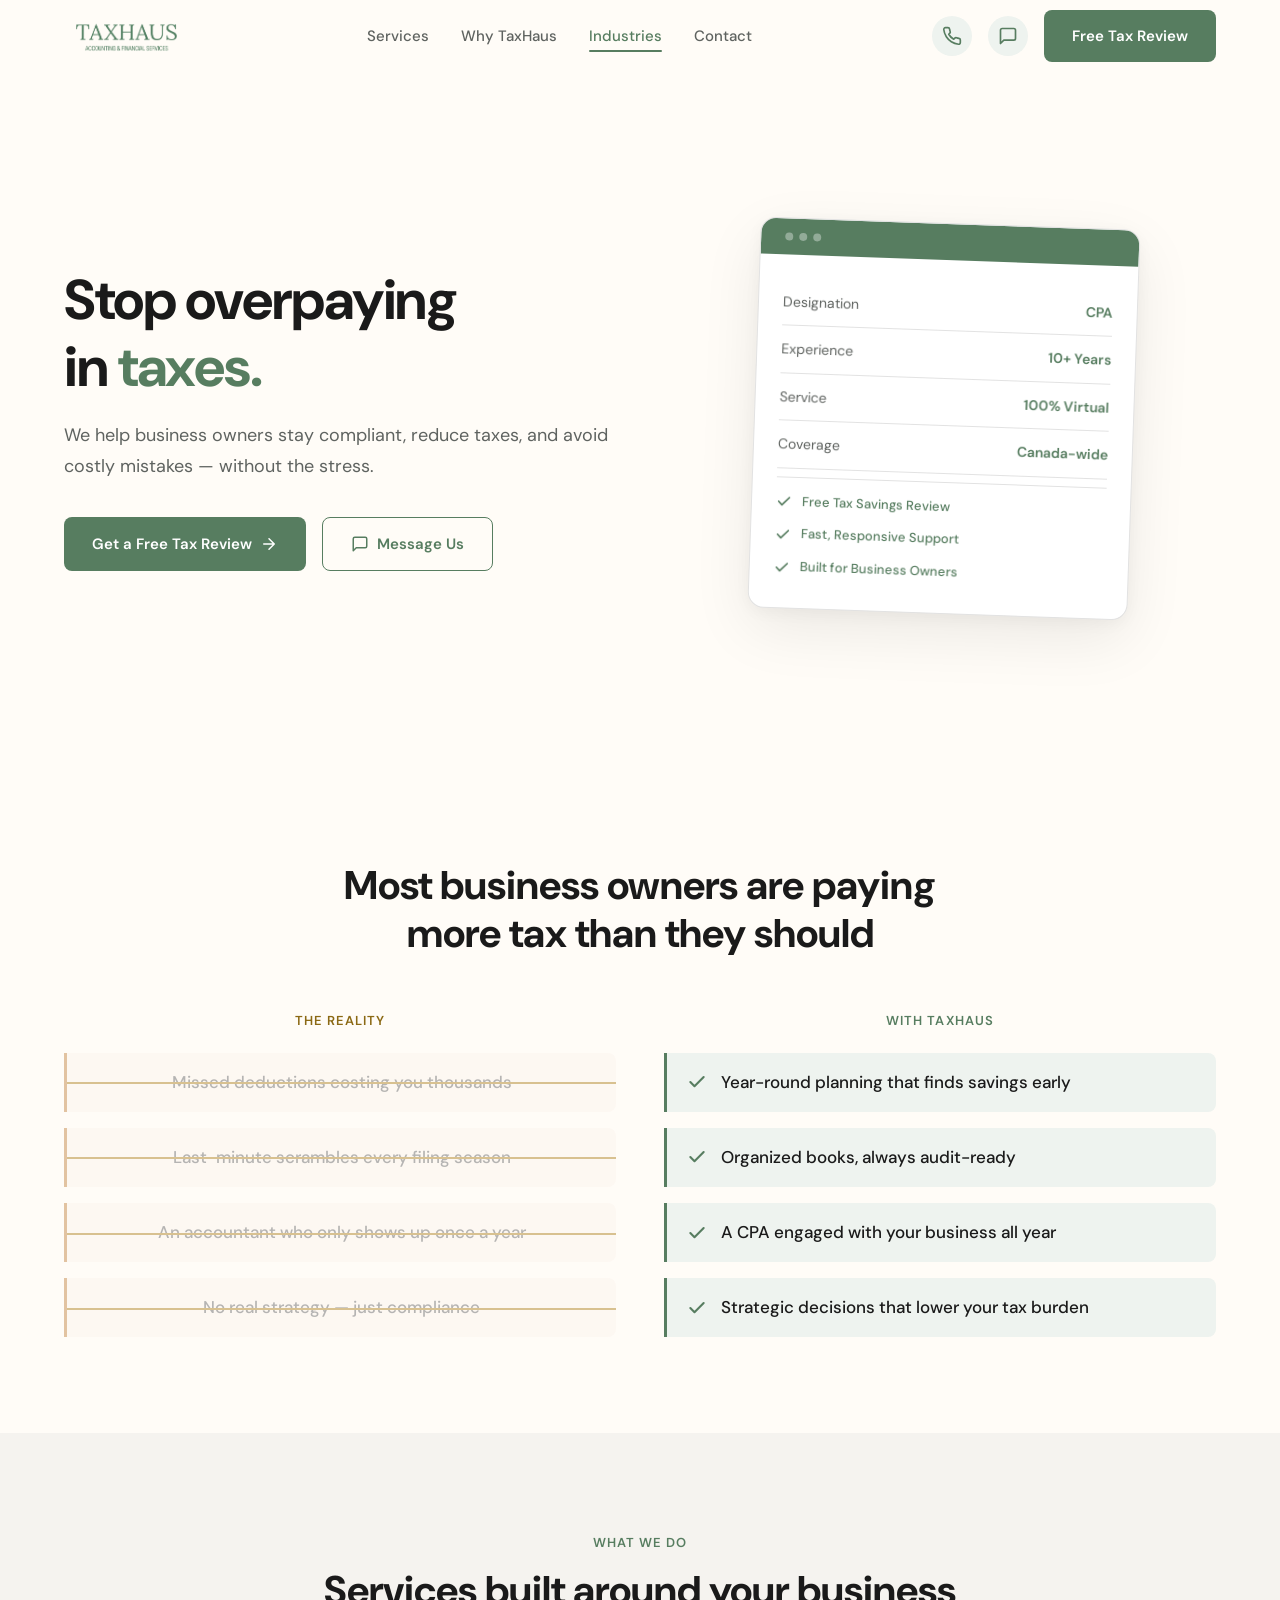
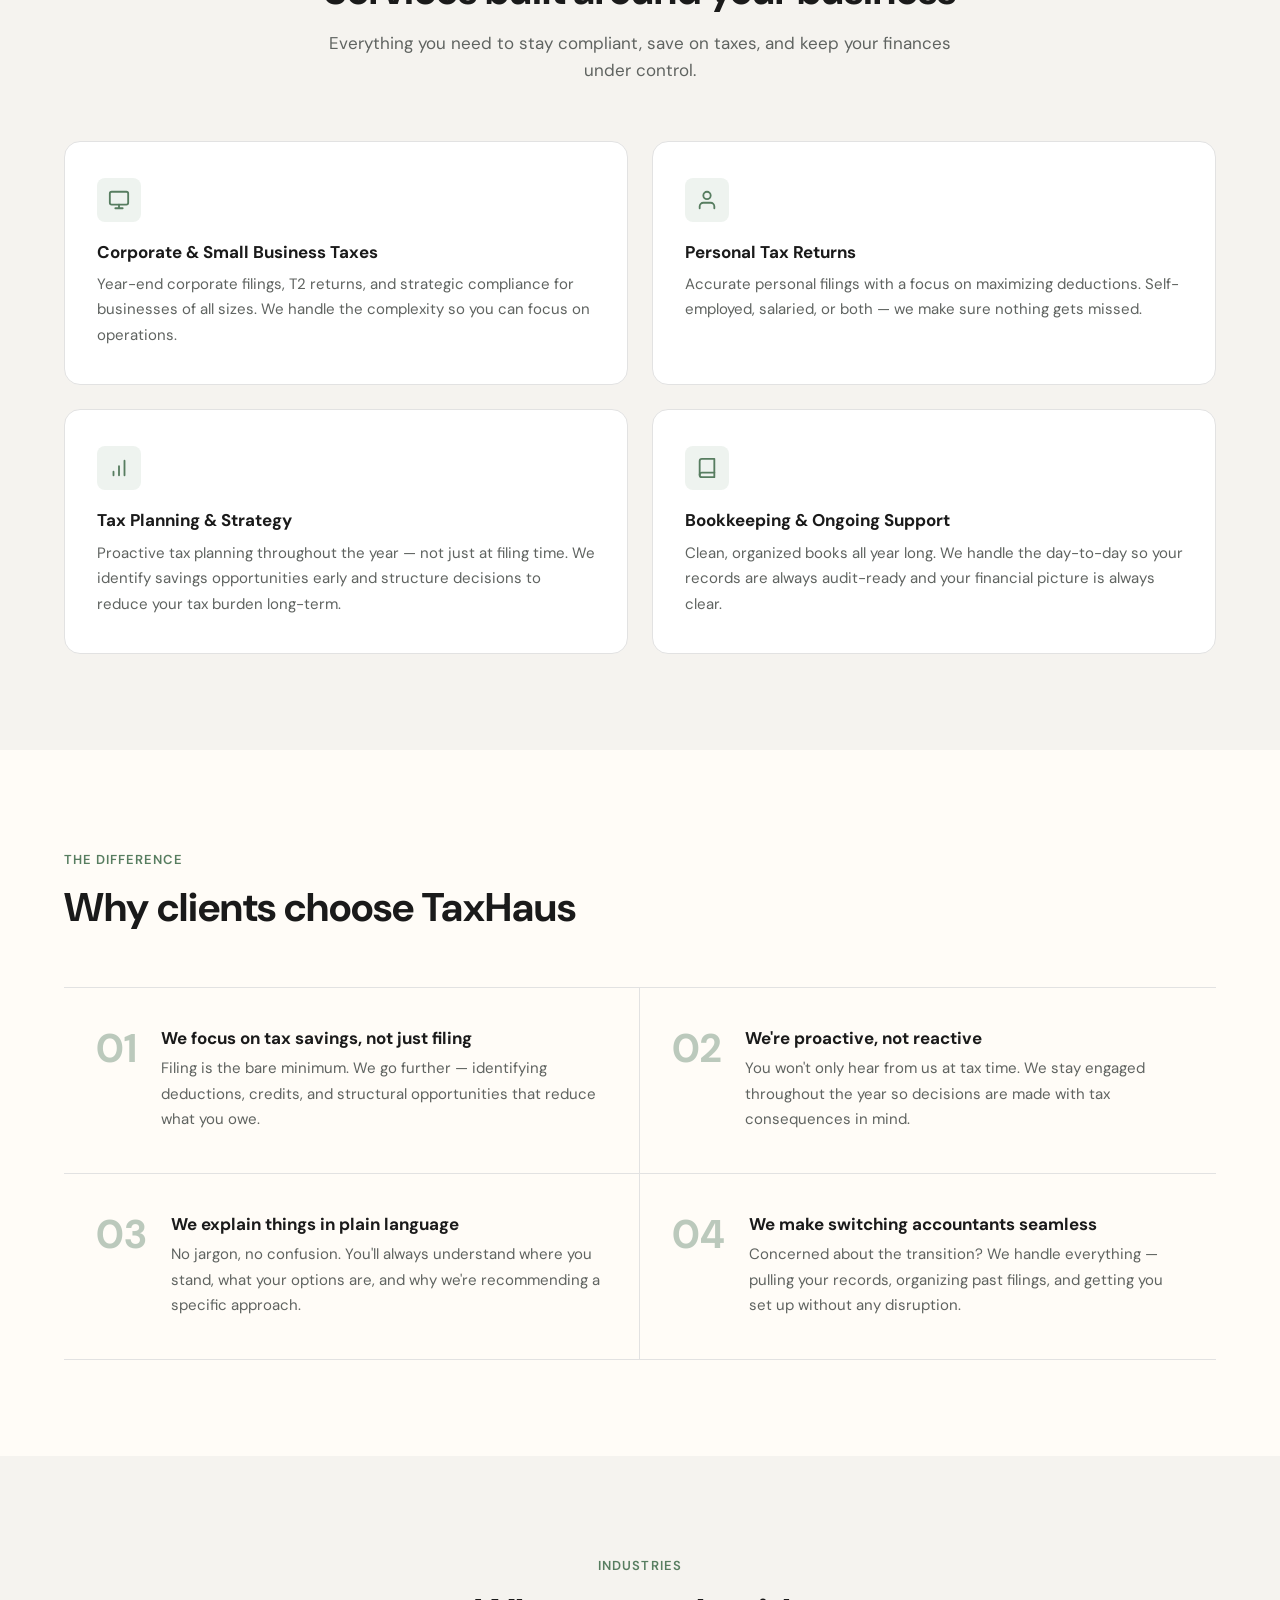
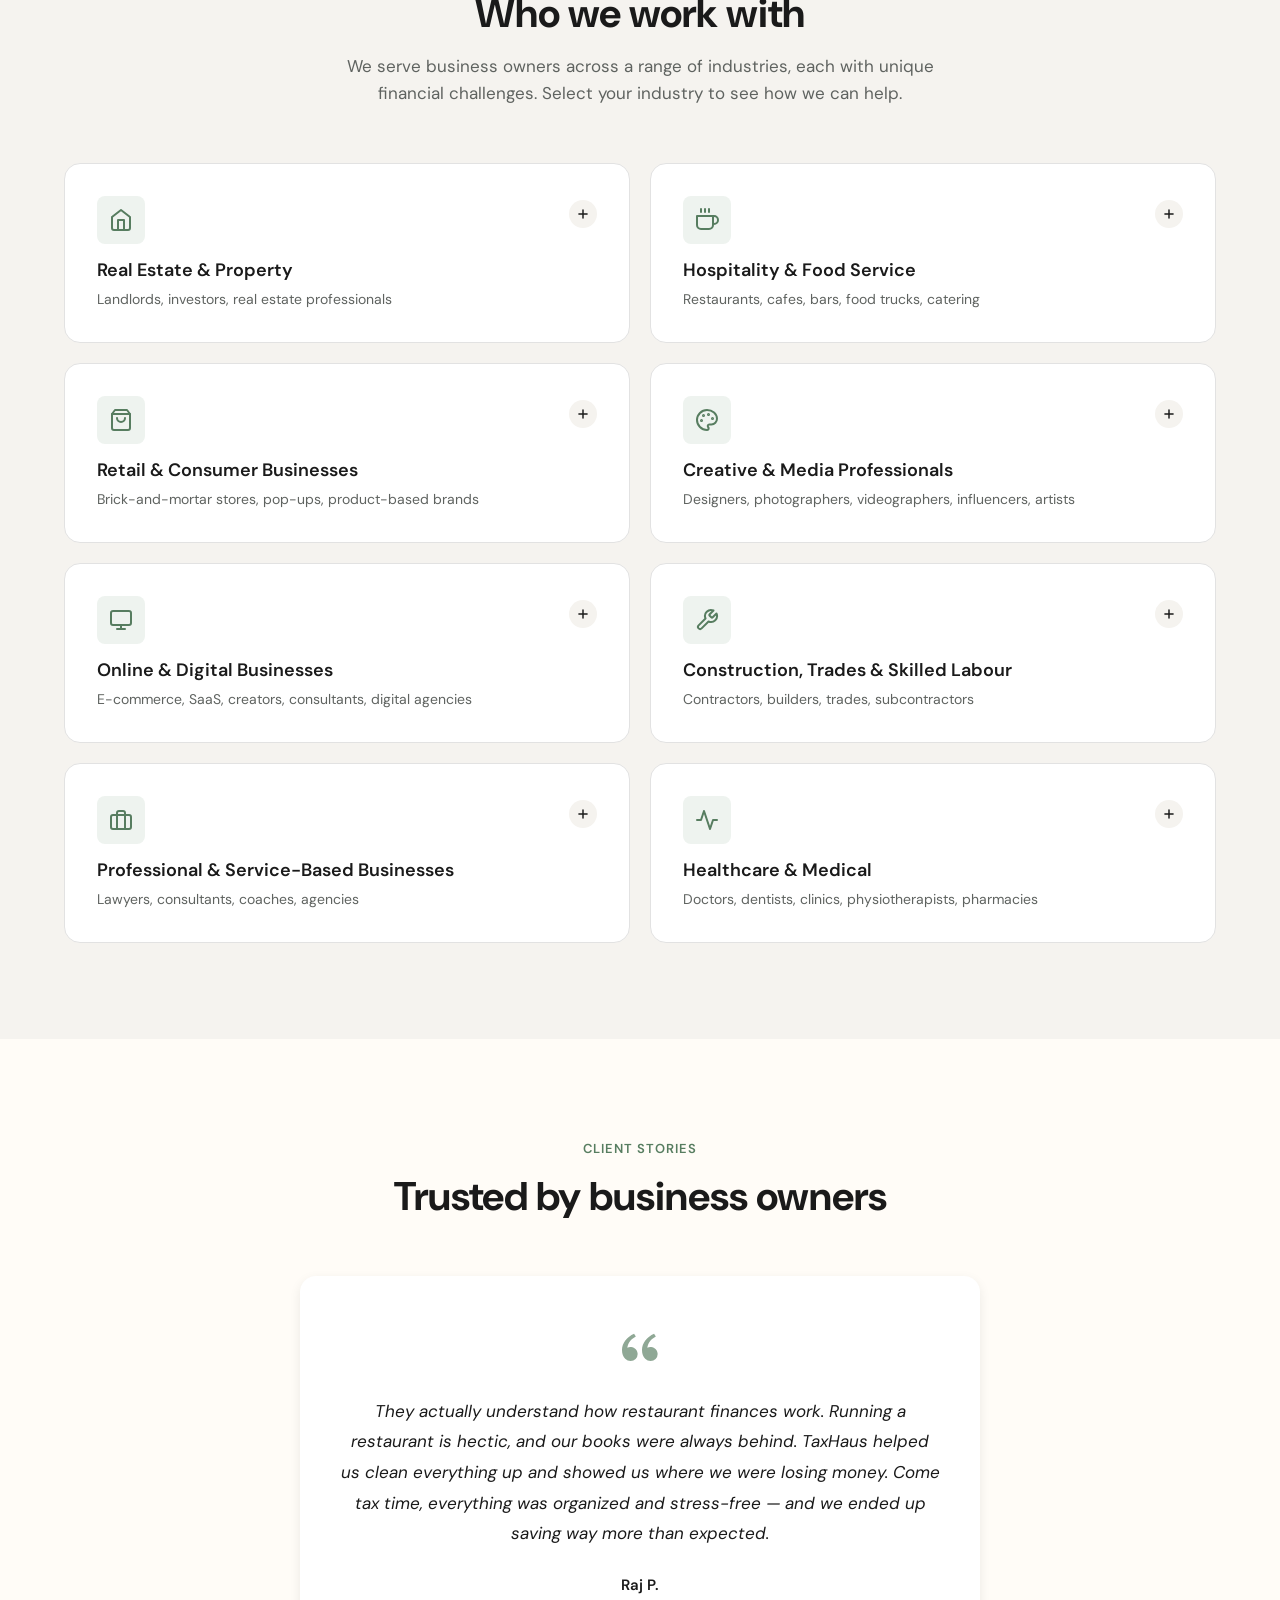
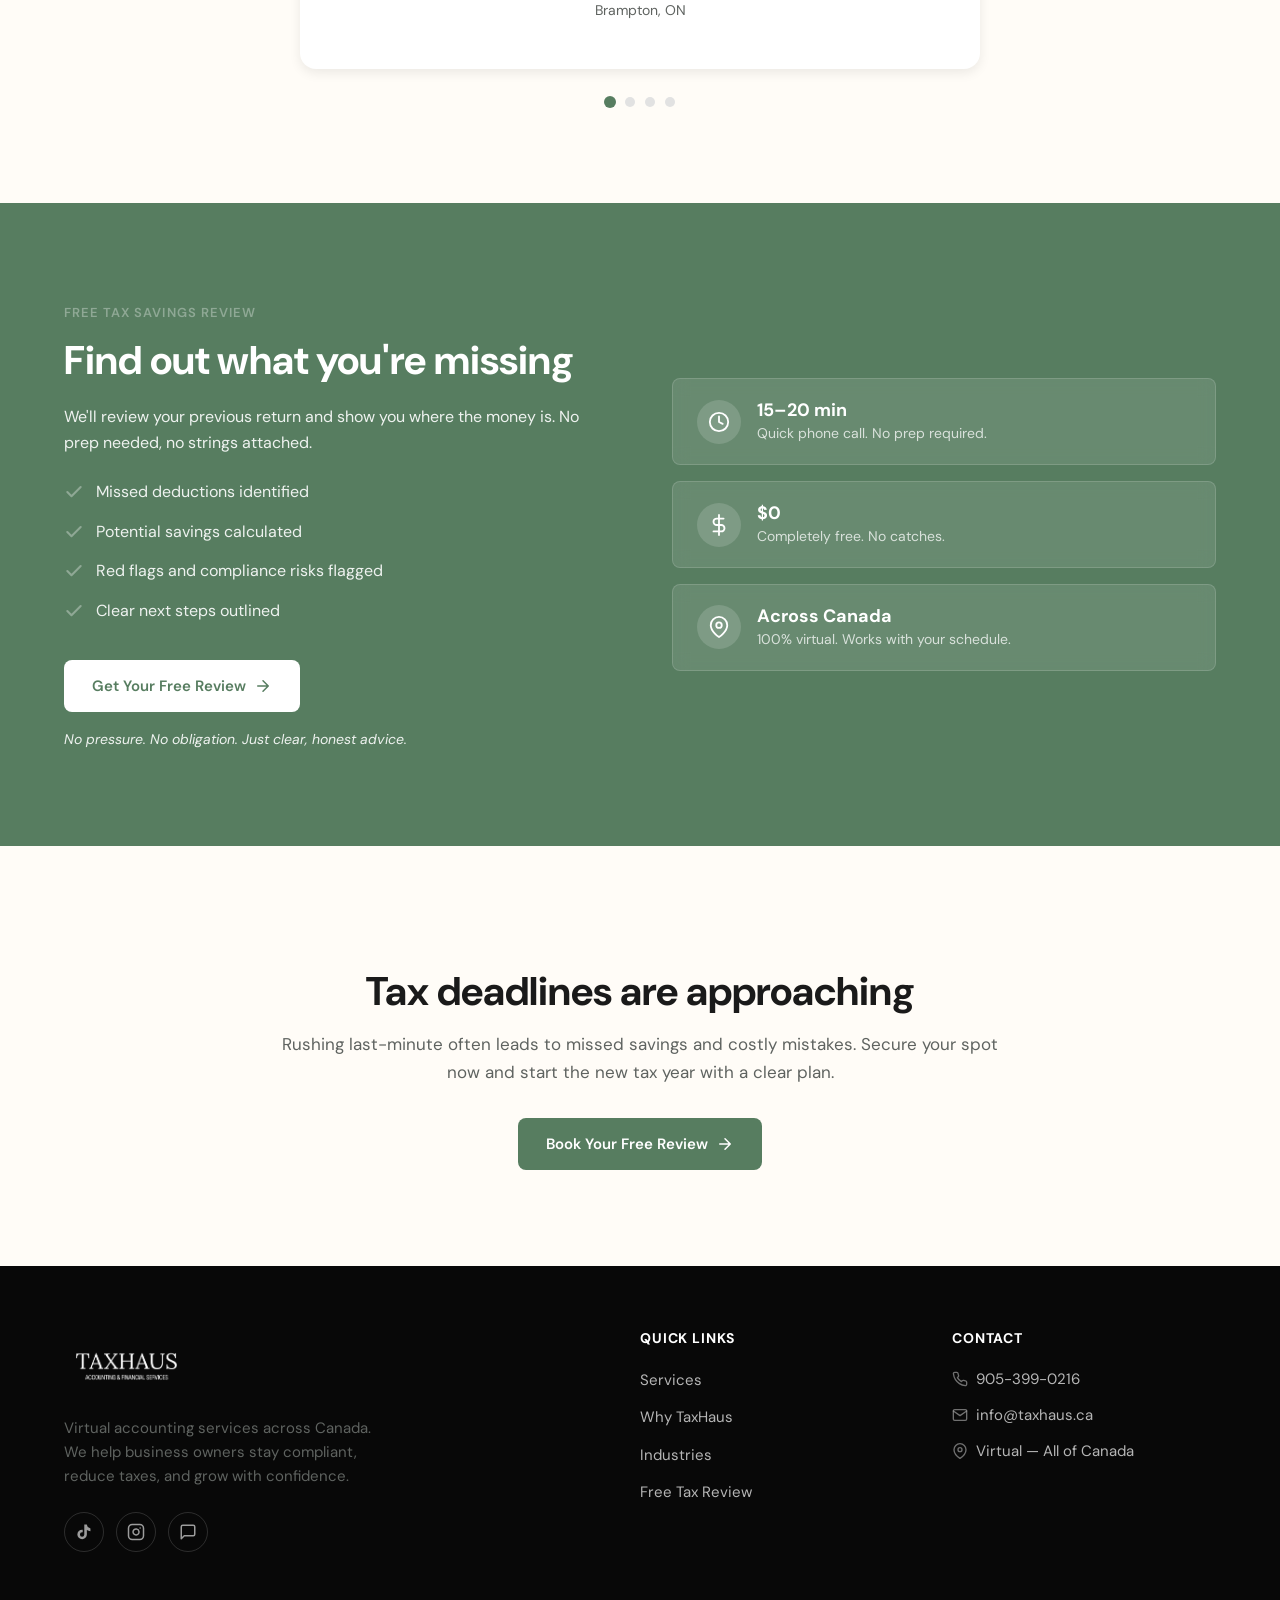
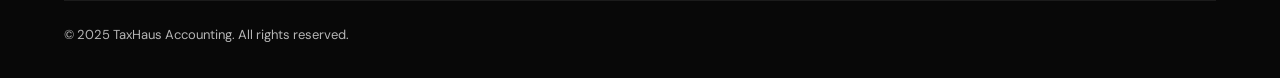
==== commit 787141c7: "update" ====
--- a/index.html
+++ b/index.html
@@ -68,6 +68,9 @@
       </ul>
 
       <div class="nav__actions">
+        <a href="tel:9053990216" class="nav__phone" aria-label="Call us: 905-399-0216">
+          <svg viewBox="0 0 24 24" fill="none" stroke="currentColor" stroke-width="2" stroke-linecap="round" stroke-linejoin="round"><path d="M22 16.92v3a2 2 0 01-2.18 2 19.79 19.79 0 01-8.63-3.07 19.5 19.5 0 01-6-6 19.79 19.79 0 01-3.07-8.67A2 2 0 014.11 2h3a2 2 0 012 1.72 12.84 12.84 0 00.7 2.81 2 2 0 01-.45 2.11L8.09 9.91a16 16 0 006 6l1.27-1.27a2 2 0 012.11-.45 12.84 12.84 0 002.81.7A2 2 0 0122 16.92z"/></svg>
+        </a>
         <a href="https://wa.me/19053990216" class="nav__whatsapp" aria-label="Message us" target="_blank" rel="noopener noreferrer">
           <svg viewBox="0 0 24 24" fill="none" stroke="currentColor" stroke-width="2" stroke-linecap="round" stroke-linejoin="round"><path d="M21 15a2 2 0 01-2 2H7l-4 4V5a2 2 0 012-2h14a2 2 0 012 2z"/></svg>
         </a>
@@ -697,6 +700,9 @@
   </footer>
 
   <!-- Floating chat button (mobile) -->
+  <a href="tel:9053990216" class="fab-phone" aria-label="Call us: 905-399-0216">
+    <svg viewBox="0 0 24 24" fill="none" stroke="currentColor" stroke-width="2" stroke-linecap="round" stroke-linejoin="round"><path d="M22 16.92v3a2 2 0 01-2.18 2 19.79 19.79 0 01-8.63-3.07 19.5 19.5 0 01-6-6 19.79 19.79 0 01-3.07-8.67A2 2 0 014.11 2h3a2 2 0 012 1.72 12.84 12.84 0 00.7 2.81 2 2 0 01-.45 2.11L8.09 9.91a16 16 0 006 6l1.27-1.27a2 2 0 012.11-.45 12.84 12.84 0 002.81.7A2 2 0 0122 16.92z"/></svg>
+  </a>
   <a href="https://wa.me/19053990216" class="fab-chat" target="_blank" rel="noopener noreferrer" aria-label="Message us">
     <svg viewBox="0 0 24 24" fill="none" stroke="currentColor" stroke-width="2" stroke-linecap="round" stroke-linejoin="round"><path d="M21 15a2 2 0 01-2 2H7l-4 4V5a2 2 0 012-2h14a2 2 0 012 2z"/></svg>
   </a>
--- a/styles.css
+++ b/styles.css
@@ -306,6 +306,30 @@
   gap: 16px;
 }
 
+.nav__phone {
+  display: flex;
+  align-items: center;
+  justify-content: center;
+  width: 40px;
+  height: 40px;
+  border-radius: 50%;
+  background: var(--green-subtle);
+  color: var(--green);
+  transition: transform var(--transition), box-shadow var(--transition), background var(--transition);
+}
+
+.nav__phone:hover {
+  transform: scale(1.08);
+  background: var(--green);
+  color: var(--white-pure);
+  box-shadow: var(--shadow-md);
+}
+
+.nav__phone svg {
+  width: 20px;
+  height: 20px;
+}
+
 .nav__whatsapp {
   display: flex;
   align-items: center;
@@ -1170,7 +1194,7 @@
    ============================================ */
 .contact-hero {
   padding-top: calc(var(--nav-height) + 64px);
-  padding-bottom: 96px;
+  padding-bottom: 48px;
 }
 
 .contact-hero__inner {
@@ -1345,7 +1369,11 @@
 /* WhatsApp alternate CTA */
 .contact-whatsapp {
   text-align: center;
-  padding: 48px 0 0;
+  padding: 0;
+}
+
+.contact-whatsapp h2 {
+  margin-bottom: 12px;
 }
 
 .contact-whatsapp p {
@@ -1373,8 +1401,35 @@
 .reveal-delay-4 { transition-delay: 0.4s; }
 
 /* ============================================
-   Floating Chat Button (mobile only)
+   Floating Action Buttons (mobile only)
    ============================================ */
+.fab-phone {
+  display: none;
+  position: fixed;
+  bottom: 88px;
+  right: 24px;
+  width: 56px;
+  height: 56px;
+  border-radius: 50%;
+  background: var(--green);
+  color: var(--white-pure);
+  align-items: center;
+  justify-content: center;
+  box-shadow: 0 4px 16px rgba(87, 125, 96, 0.4);
+  z-index: 1000;
+  transition: transform 0.2s ease, box-shadow 0.2s ease;
+}
+
+.fab-phone:hover {
+  transform: scale(1.08);
+  box-shadow: 0 6px 24px rgba(87, 125, 96, 0.5);
+}
+
+.fab-phone svg {
+  width: 24px;
+  height: 24px;
+}
+
 .fab-chat {
   display: none;
   position: fixed;
@@ -1459,7 +1514,15 @@
     display: none;
   }
 
+  .nav__phone {
+    display: none;
+  }
+
   .fab-chat {
+    display: flex;
+  }
+
+  .fab-phone {
     display: flex;
   }
 
@@ -1508,7 +1571,7 @@
   }
 
   .hero__inner {
-    grid-template-columns: 1.2fr 0.8fr;
+    grid-template-columns: 1fr 1fr;
     gap: 12px 16px;
     align-items: center;
   }
@@ -1700,7 +1763,7 @@
   }
 
   .hero__inner {
-    grid-template-columns: 1.3fr 0.7fr;
+    grid-template-columns: 1.1fr 0.9fr;
     gap: 8px 12px;
   }
 
